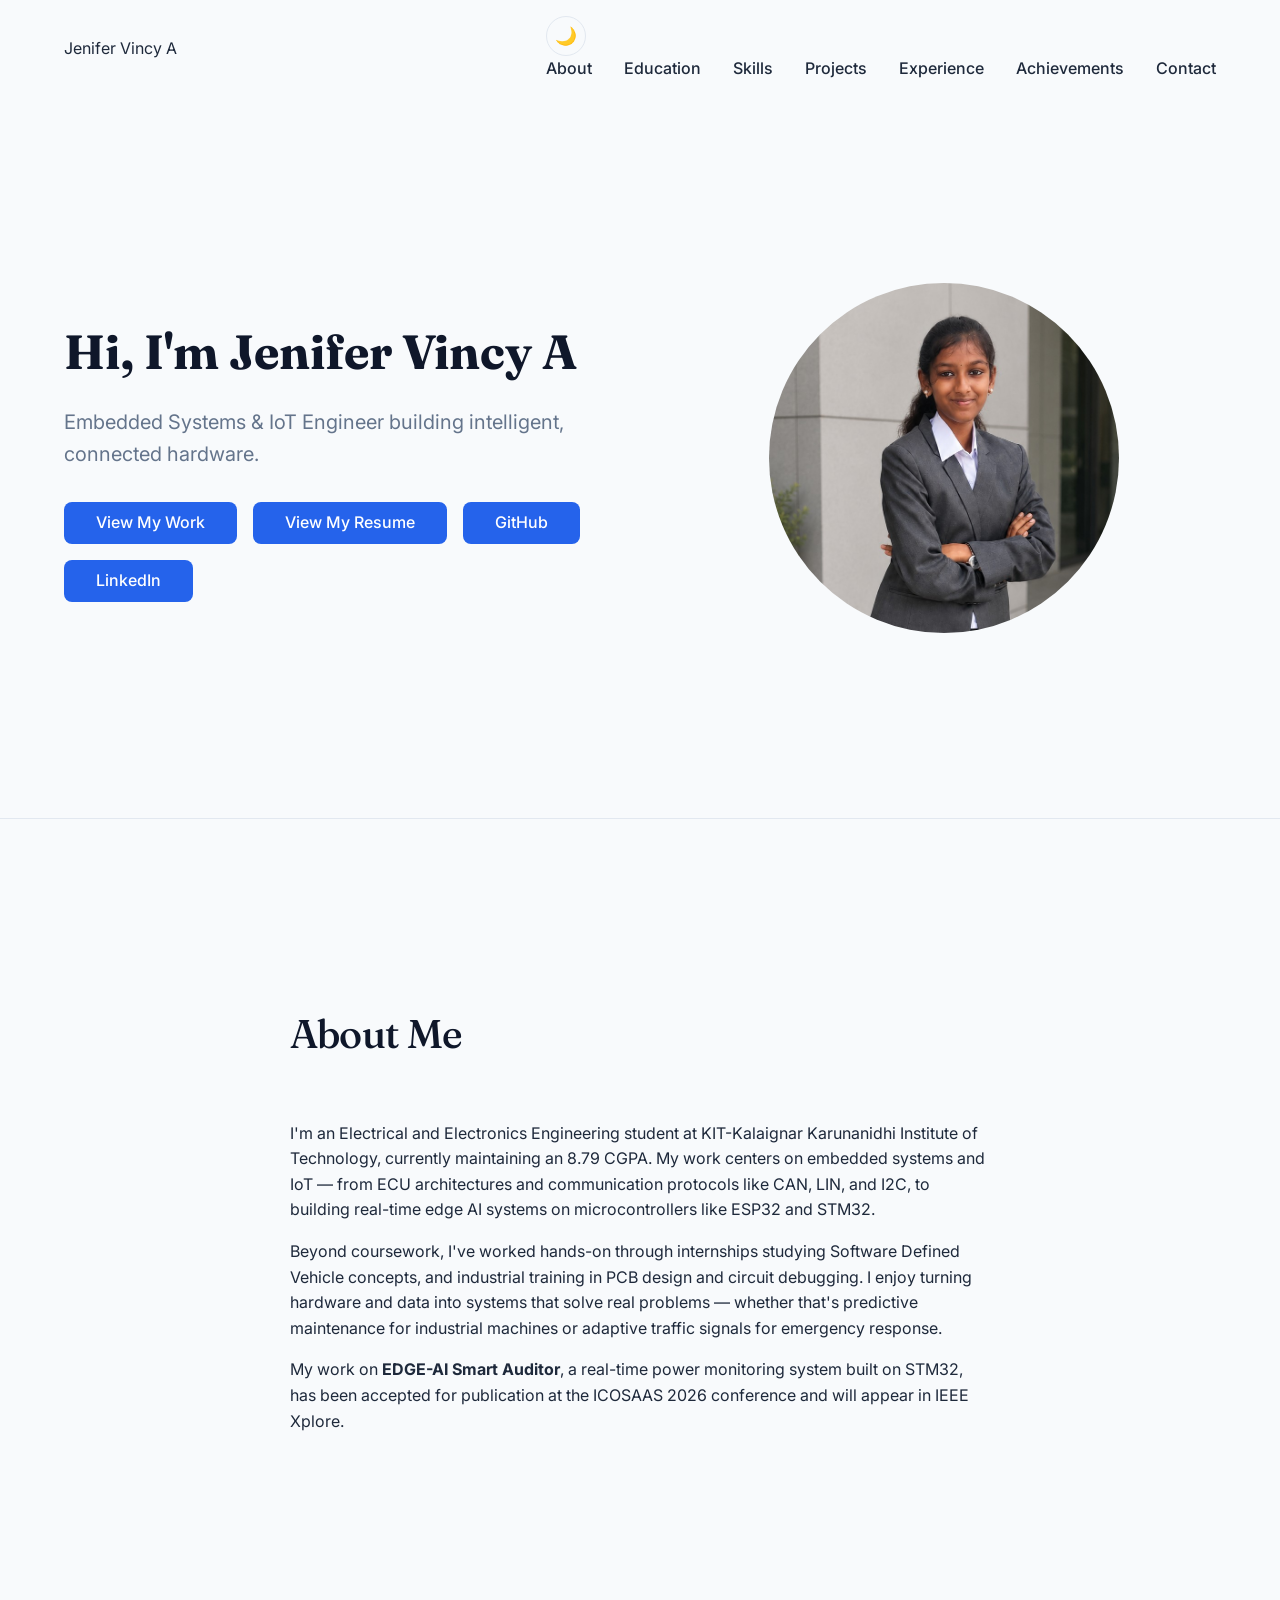
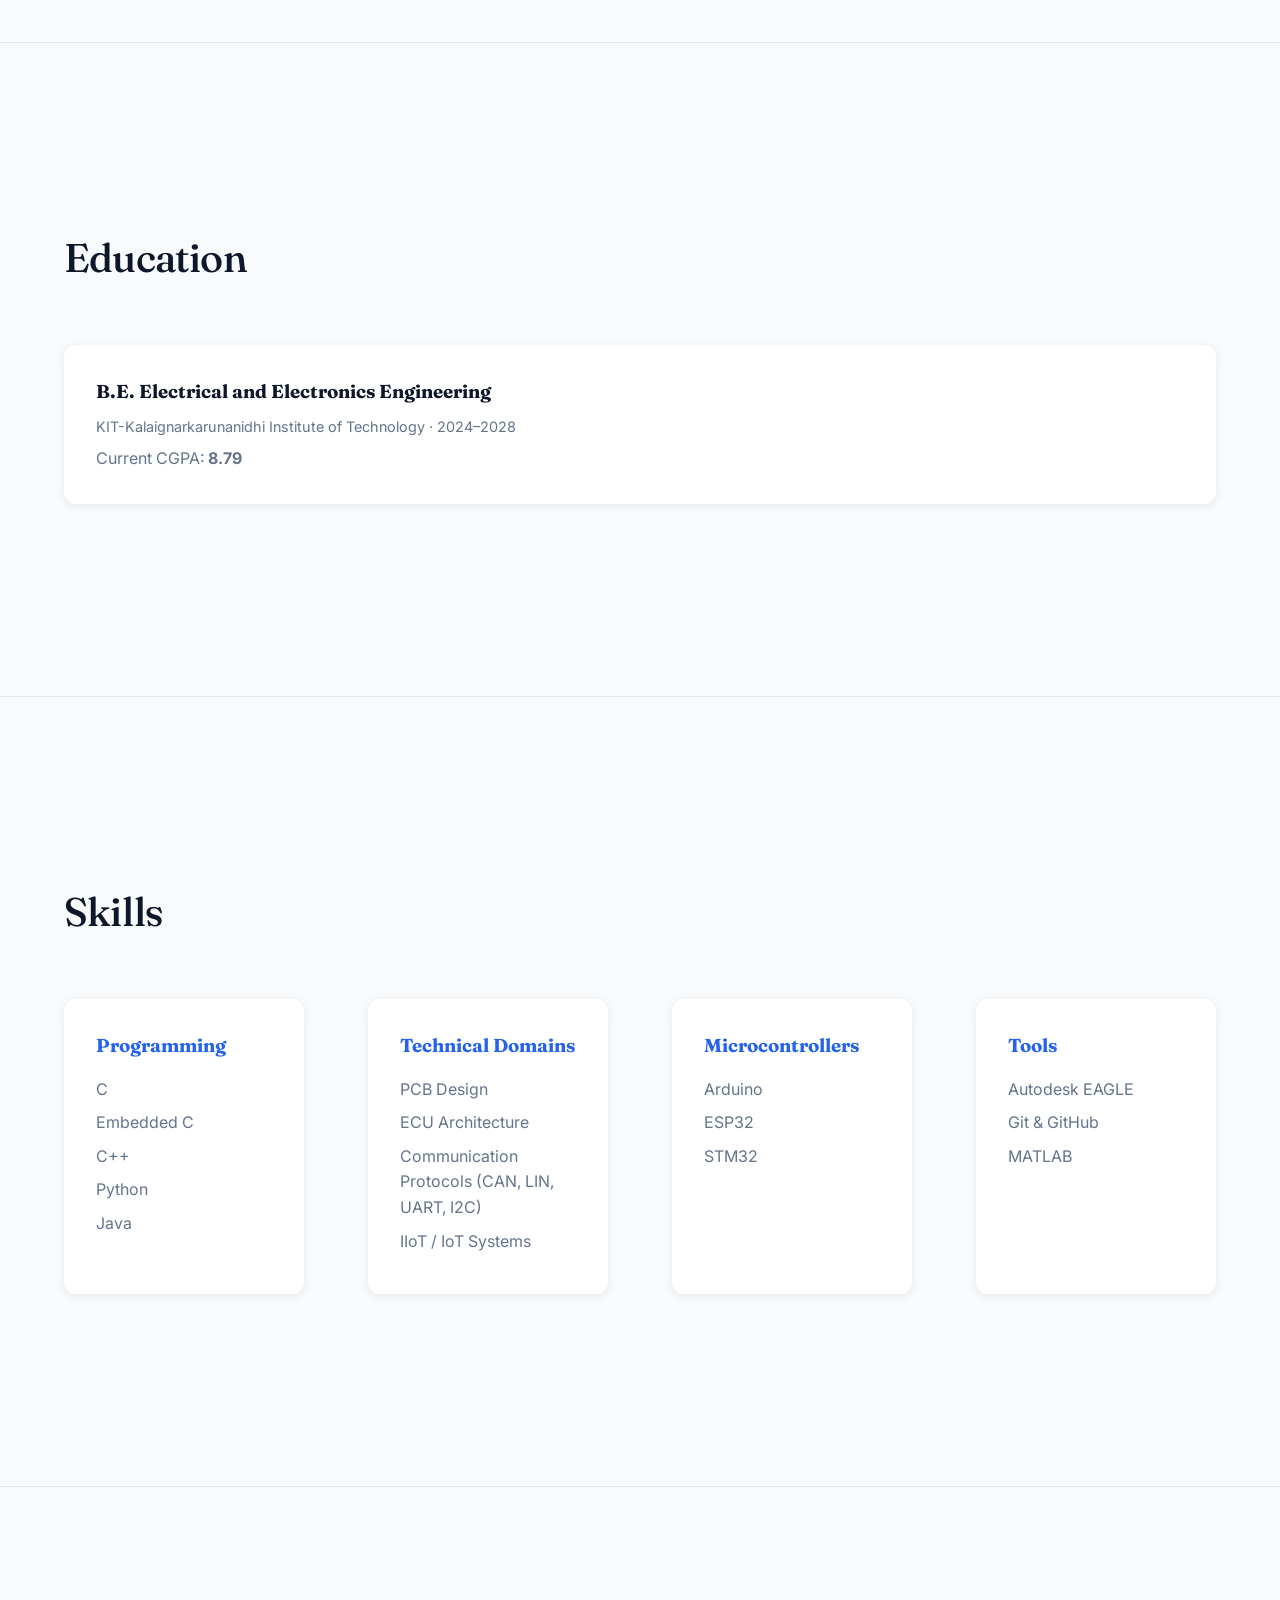
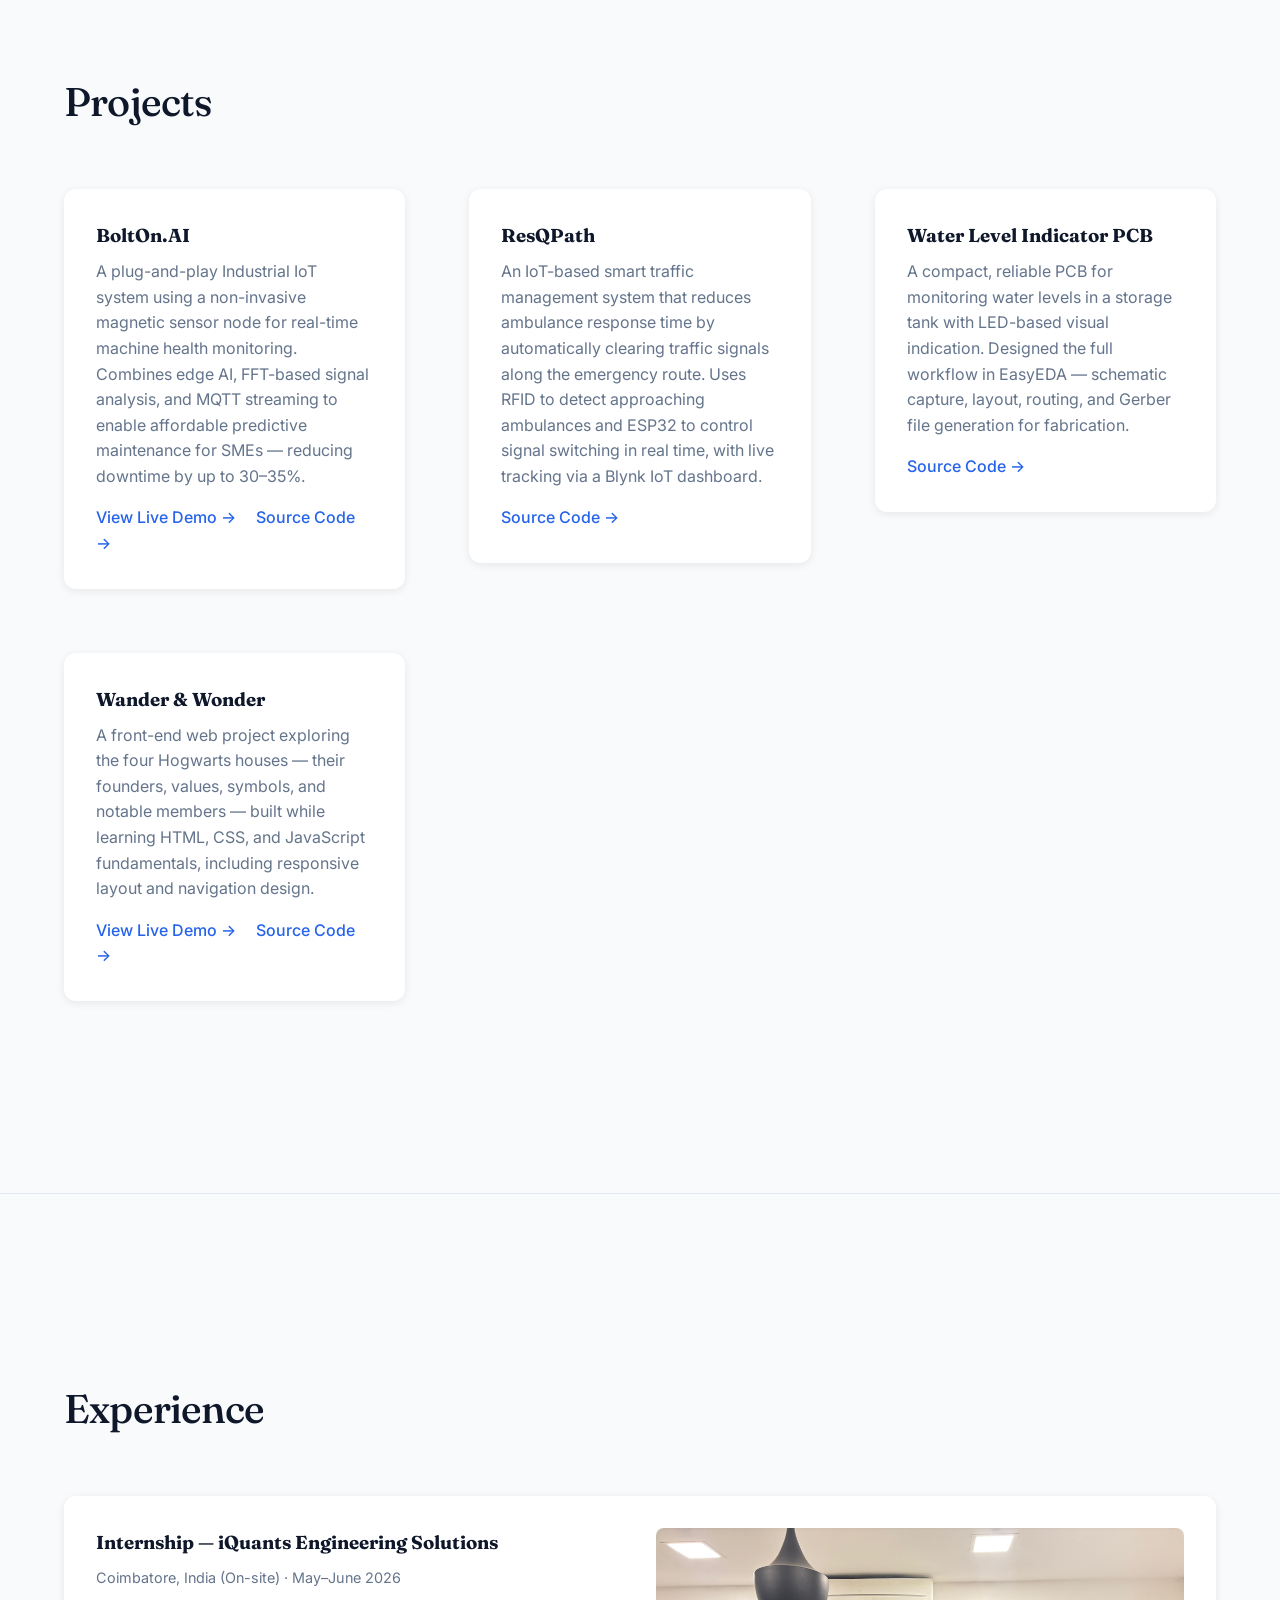
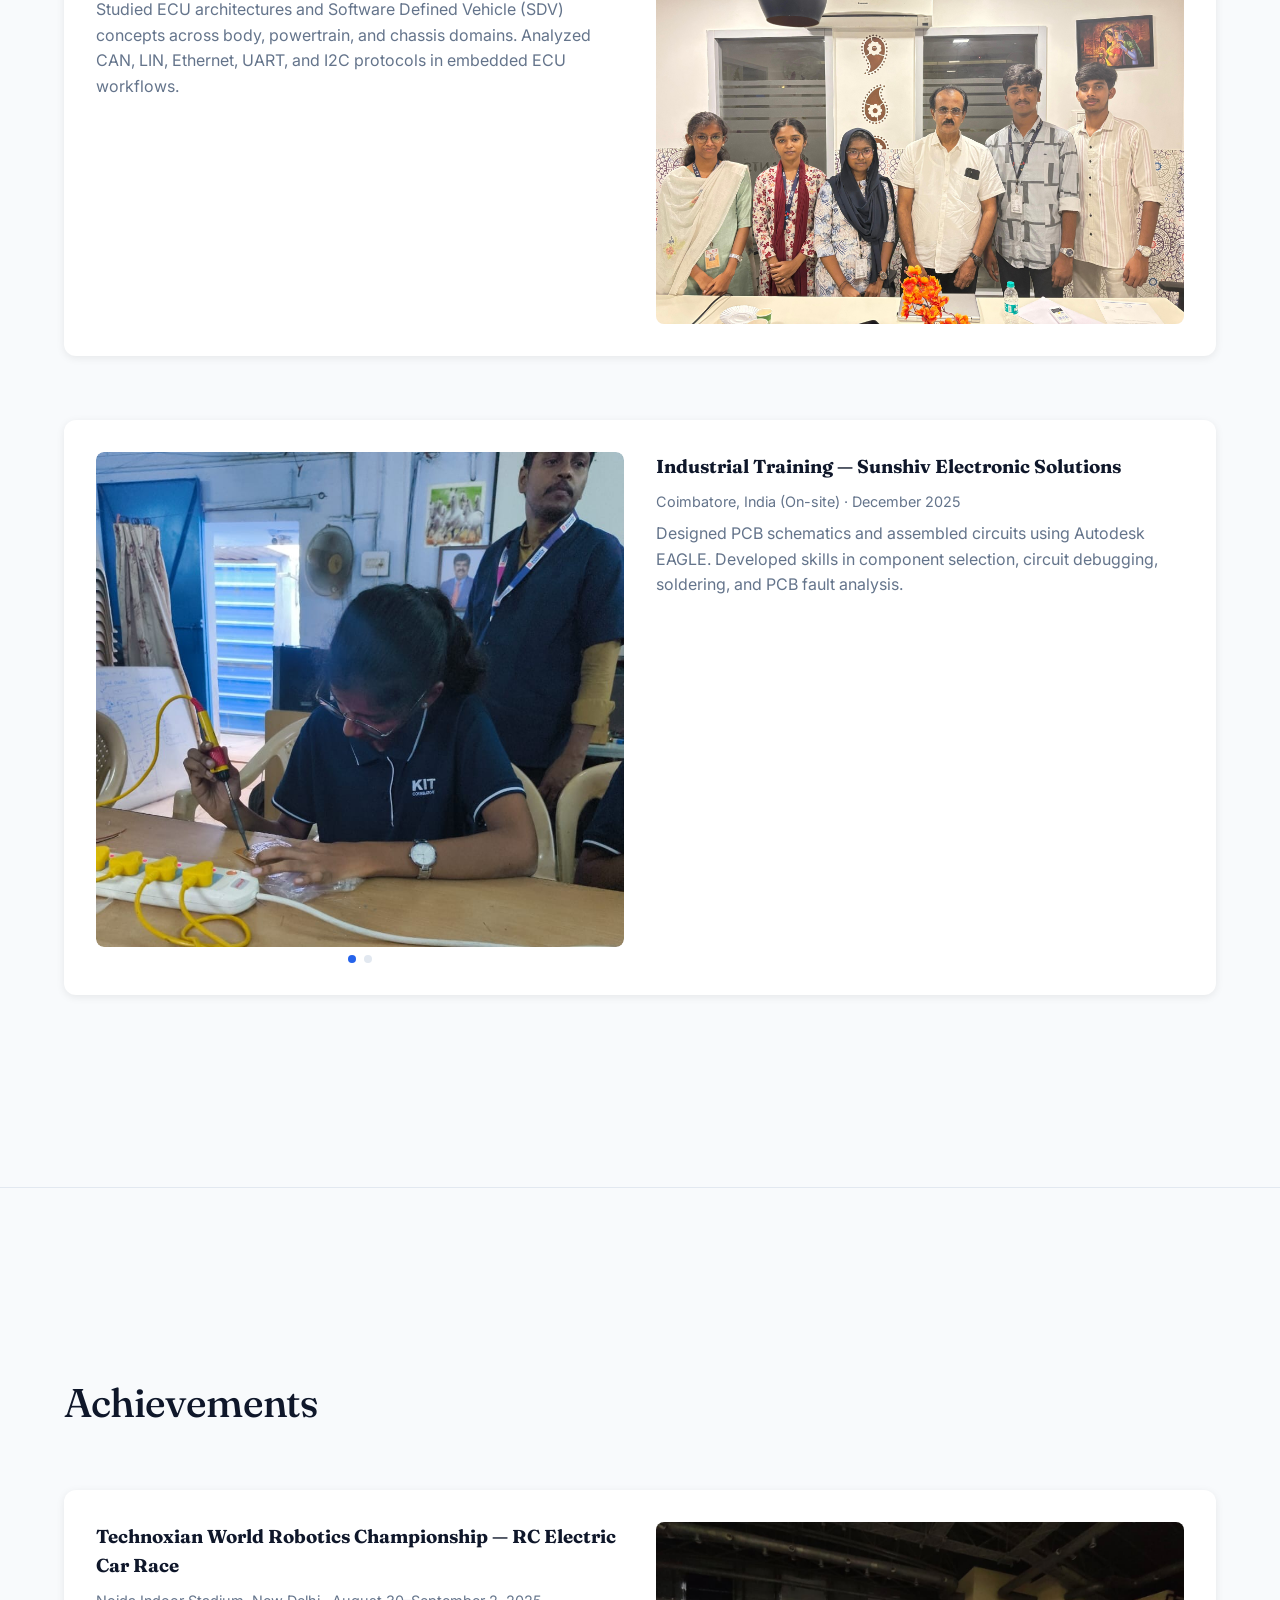
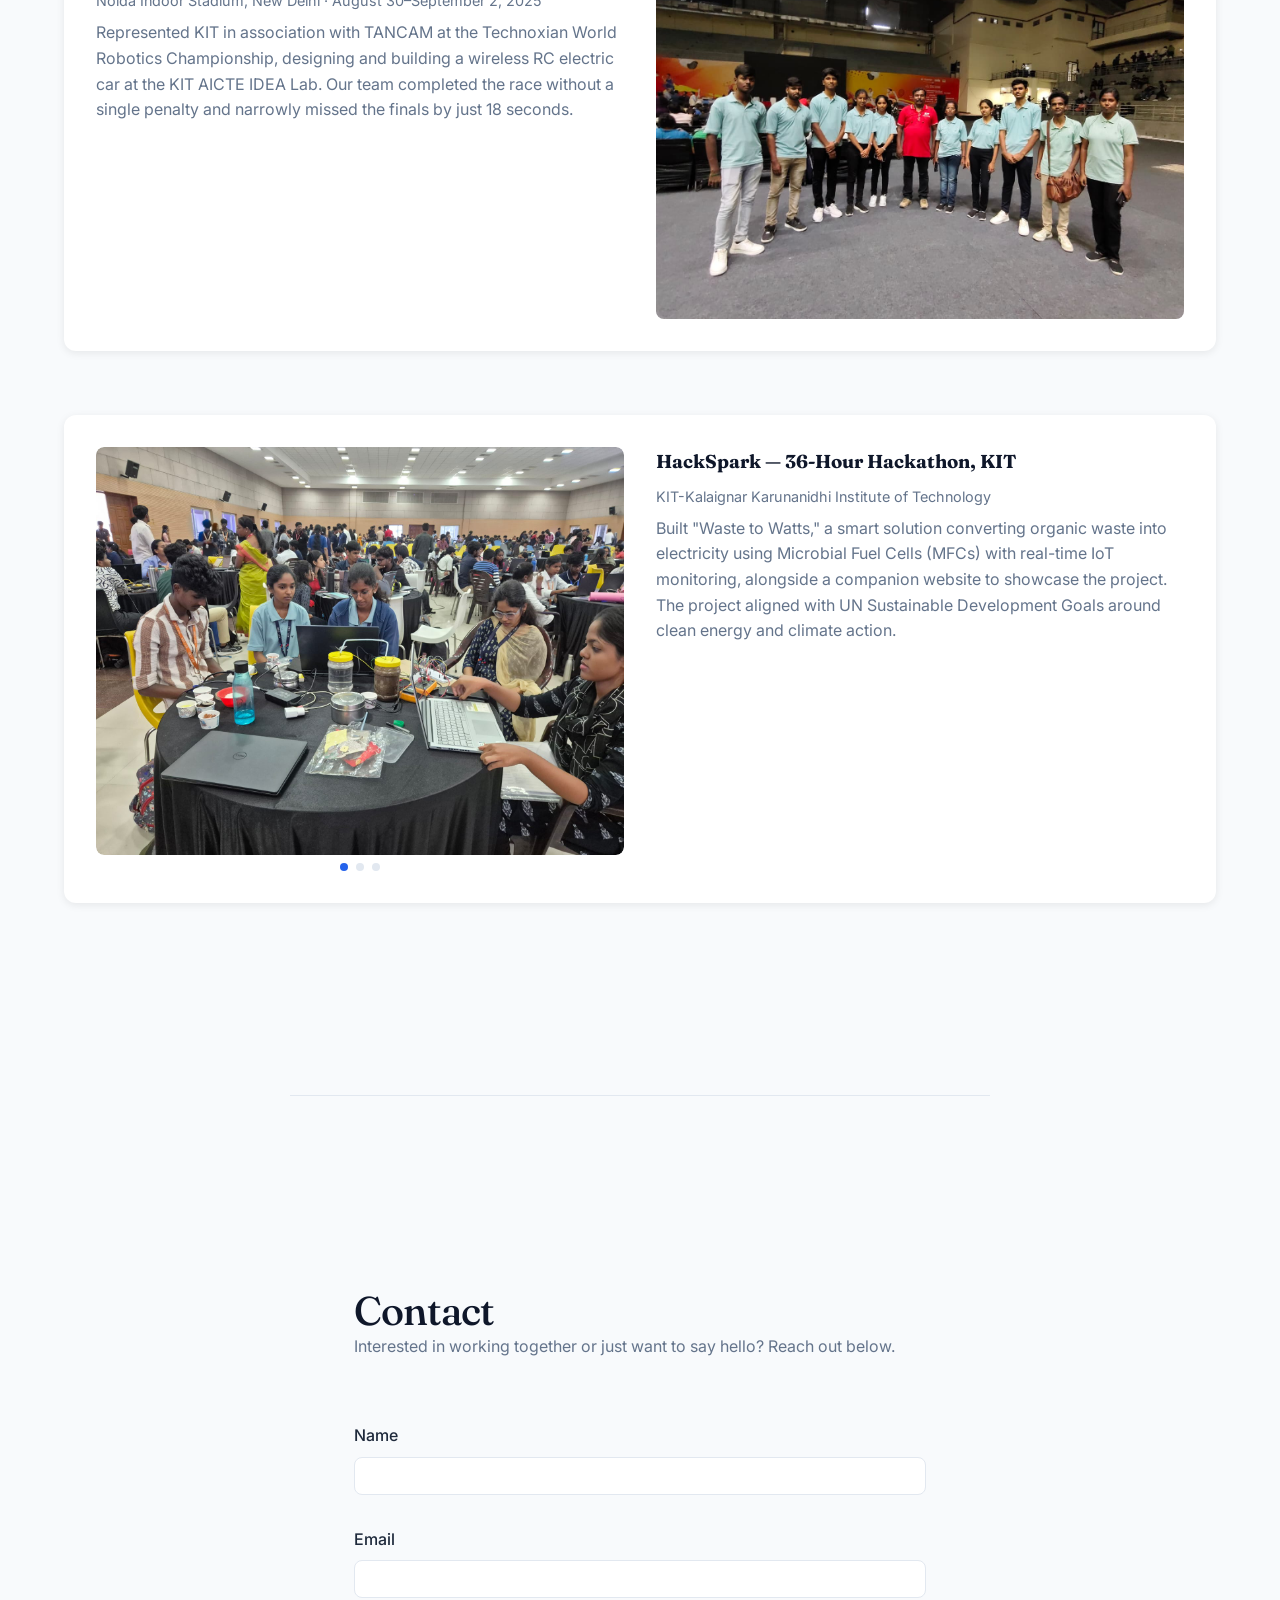
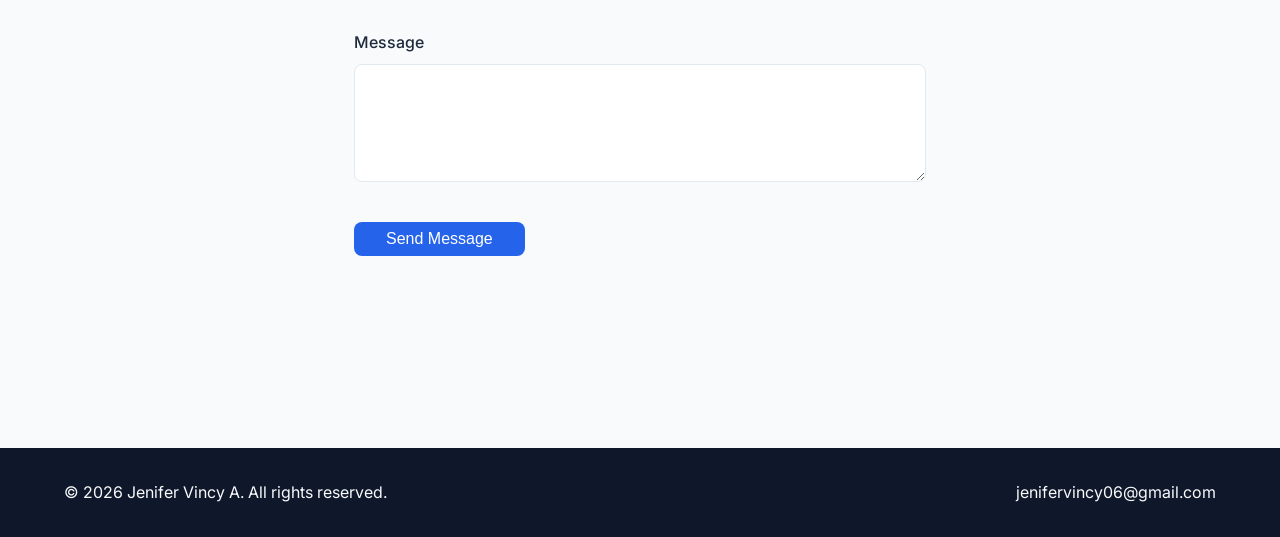
==== index.html @ 2f81a0e9 "Back to 1st deploy" ====
<!DOCTYPE html>
<html lang="en">
    <head>
        <meta charset="UTF-8">
        <meta name="viewport" content="width=device-width, initial-scale=1.0">
        <title>Jenifer Vincy A | Portfolio</title>
        <meta name="description" content="Portfolio of Jenifer Vincy A — Embedded Systems &amp; IoT Engineer.">
        <link rel="preconnect" href="https://fonts.googleapis.com">
        <link rel="preconnect" href="https://fonts.gstatic.com" crossorigin>
        <link href="https://fonts.googleapis.com/css2?family=Inter:wght@400;500;600&family=Fraunces:opsz,wght@9..144,500;9..144,600&display=swap" rel="stylesheet">
        <link rel="stylesheet" href="css/style.css">
    </head>
    <body>
        
    <header>
        <div class="logo">Jenifer Vincy A</div>
        <nav>
            <button id="theme-toggle" aria-label="Toggle dark mode">🌙</button>
            <ul>
                <li><a href="#about">About</a></li>
                <li><a href="#education">Education</a></li>
                <li><a href="#skills">Skills</a></li>
                <li><a href="#projects">Projects</a></li>
                <li><a href="#experience">Experience</a></li>
                <li><a href="#achievements">Achievements</a></li>
                <li><a href="#contact">Contact</a></li>
            </ul>
        </nav>
    </header>

    <section id="hero">
        <div class="hero-content">
            <h1>Hi, I'm Jenifer Vincy A</h1>
            <p>Embedded Systems &amp; IoT Engineer building intelligent, connected hardware.</p>
            <div class="hero-links">
                <a href="#projects" class="btn">View My Work</a>
                <a href="assets/resume.pdf" target="_blank" class="btn">View My Resume</a>
                <a href="https://github.com/jenifervincya" target="_blank" rel="noopener noreferrer" class="btn">GitHub</a>
                <a href="https://www.linkedin.com/in/jenifer-vincy-a-ab569b325" target="_blank" rel="noopener noreferrer" class="btn">LinkedIn</a>
            </div>
        </div>
        <div class="hero-image">
            <img src="assets/images/jeni.jpg" alt="Jenifer Vincy A">
        </div>
    </section>

    <section id="about" class="reveal">
        <h2>About Me</h2>
        <div class="about-text">
            <p>
                I'm an Electrical and Electronics Engineering student at KIT-Kalaignar Karunanidhi
                Institute of Technology, currently maintaining an 8.79 CGPA. My work centers on
                embedded systems and IoT — from ECU architectures and communication protocols like
                CAN, LIN, and I2C, to building real-time edge AI systems on microcontrollers like
                ESP32 and STM32.
            </p>
            <p>
                Beyond coursework, I've worked hands-on through internships studying Software Defined
                Vehicle concepts, and industrial training in PCB design and circuit debugging. I enjoy
                turning hardware and data into systems that solve real problems — whether that's
                predictive maintenance for industrial machines or adaptive traffic signals for
                emergency response.
            </p>
            <p>
                My work on <strong>EDGE-AI Smart Auditor</strong>, a real-time power monitoring system
                built on STM32, has been accepted for publication at the ICOSAAS 2026 conference and
                will appear in IEEE Xplore.
            </p>
        </div>
    </section>

    <section id="education" class="reveal">
        <h2>Education</h2>
        <div class="education-card">
            <h3>B.E. Electrical and Electronics Engineering</h3>
            <span class="experience-meta">KIT-Kalaignarkarunanidhi Institute of Technology · 2024–2028</span>
            <p>Current CGPA: <strong>8.79</strong></p>
        </div>
    </section>

    <section id="skills" class="reveal">
        <h2>Skills</h2>
        <div class="skills-grid">
            <div class="skill-category">
                <h3>Programming</h3>
                <ul>
                    <li>C</li>
                    <li>Embedded C</li>
                    <li>C++</li>
                    <li>Python</li>
                    <li>Java</li>
                </ul>
            </div>
        

            <div class="skill-category">
                <h3>Technical Domains</h3>
                <ul>
                    <li>PCB Design</li>
                    <li>ECU Architecture</li>
                    <li>Communication Protocols (CAN, LIN, UART, I2C)</li>
                    <li>IIoT / IoT Systems</li>
                </ul>
            </div>

            <div class="skill-category">
                <h3>Microcontrollers</h3>
                <ul>
                    <li>Arduino</li>
                    <li>ESP32</li>
                    <li>STM32</li>
                </ul>
            </div>

            <div class="skill-category">
                <h3>Tools</h3>
                <ul>
                    <li>Autodesk EAGLE</li>
                    <li>Git &amp; GitHub</li>
                    <li>MATLAB</li>
                </ul>
            </div>
        </div>
    </section>

    <section id="projects" class="reveal">
        <h2>Projects</h2>
        <div class="card-grid">
            <article class="project-card">
                <h3>BoltOn.AI</h3>
                <p>
                    A plug-and-play Industrial IoT system using a non-invasive magnetic sensor node for
                    real-time machine health monitoring. Combines edge AI, FFT-based signal analysis, and
                    MQTT streaming to enable affordable predictive maintenance for SMEs — reducing downtime
                    by up to 30–35%.
                </p>
                <a href="https://jenifervincya.github.io/bolton.ai/" target="_blank" rel="noopener noreferrer">View Live Demo →</a>
                <a href="https://github.com/jenifervincya/bolton.ai" target="_blank" rel="noopener noreferrer">Source Code →</a>
            </article>

            <article class="project-card">
                <h3>ResQPath</h3>
                <p>
                    An IoT-based smart traffic management system that reduces ambulance response time by
                    automatically clearing traffic signals along the emergency route. Uses RFID to detect
                    approaching ambulances and ESP32 to control signal switching in real time, with live
                    tracking via a Blynk IoT dashboard.
                </p>
                <a href="https://github.com/jenifervincya/ResQPath" target="_blank" rel="noopener noreferrer">Source Code →</a>
            </article>

            <article class="project-card">
                <h3>Water Level Indicator PCB</h3>
                <p>
                    A compact, reliable PCB for monitoring water levels in a storage tank with LED-based
                    visual indication. Designed the full workflow in EasyEDA — schematic capture, layout,
                    routing, and Gerber file generation for fabrication.
                </p>
                <a href="https://github.com/jenifervincya/Water-Level-Indicator-PCB" target="_blank" rel="noopener noreferrer">Source Code →</a>
            </article>

            <article class="project-card">
                <h3>Wander &amp; Wonder</h3>
                <p>
                    A front-end web project exploring the four Hogwarts houses — their founders, values,
                    symbols, and notable members — built while learning HTML, CSS, and JavaScript
                    fundamentals, including responsive layout and navigation design.
                </p>
                <a href="https://jenifervincya.github.io/wander-and-wonder/" target="_blank" rel="noopener noreferrer">View Live Demo →</a>
                <a href="https://github.com/jenifervincya/wander-and-wonder" target="_blank" rel="noopener noreferrer">Source Code →</a>
            </article>
        </div>
    </section>

    <section id="experience" class="reveal">
        <h2>Experience</h2>
        <div class="card-grid">
            <article class="experience-card">
                <div class="experience-details">
                    <h3>Internship — iQuants Engineering Solutions</h3>
                    <span class="experience-meta">Coimbatore, India (On-site) · May–June 2026</span>
                    <p>
                        Studied ECU architectures and Software Defined Vehicle (SDV) concepts across body,
                        powertrain, and chassis domains. Analyzed CAN, LIN, Ethernet, UART, and I2C protocols
                        in embedded ECU workflows.
                    </p>
                </div>
                <div class="card-media">
                    <img src="assets/images/iQuants1.jpg" alt="iQuants Engineering Solutions internship">
                </div>
            </article>

            <article class="experience-card">
                <div class="experience-details">
                    <h3>Industrial Training — Sunshiv Electronic Solutions</h3>
                    <span class="experience-meta">Coimbatore, India (On-site) · December 2025</span>
                    <p>
                        Designed PCB schematics and assembled circuits using Autodesk EAGLE. Developed skills
                        in component selection, circuit debugging, soldering, and PCB fault analysis.
                    </p>
                </div>
                <div class="card-media">
                    <div class="carousel">
                        <div class="carousel-track">
                            <img src="assets/images/sunshiv2.jpg" alt="Soldering work at Sunshiv Electronic Solutions">
                            <img src="assets/images/sunshiv1.jpg" alt="PCB assembly at Sunshiv Electronic Solutions">
                        </div>
                        <div class="carousel-dots"></div>
                    </div>
                 </div>
            </article>
        </div>
    </section>

    <section id="achievements" class="reveal">
        <h2>Achievements</h2>
        <div class="card-grid">
            <article class="achievement-card">
                <div class="achievement-details">
                    <h3>Technoxian World Robotics Championship — RC Electric Car Race</h3>
                    <span class="achievement-meta">Noida Indoor Stadium, New Delhi · <time datetime="2025-08-30">August 30–September 2, 2025</time></span>
                    <p>
                        Represented KIT in association with TANCAM at the Technoxian World Robotics 
                        Championship, designing and building a wireless RC electric car at the KIT AICTE 
                        IDEA Lab. Our team completed the race without a single penalty and narrowly missed 
                        the finals by just 18 seconds.
                    </p>
                </div>
                <div class="card-media">
                    <img src="assets/images/delhi1.jpg" alt="KIT-TANCAM team at the Technoxian World Robotics Championship">
                </div>
            </article>

            <article class="achievement-card">
                <div class="achievement-details">
                    <h3>HackSpark — 36-Hour Hackathon, KIT</h3>
                    <span class="achievement-meta">KIT-Kalaignar Karunanidhi Institute of Technology</span>
                    <p>
                        Built "Waste to Watts," a smart solution converting organic waste into electricity 
                        using Microbial Fuel Cells (MFCs) with real-time IoT monitoring, alongside a 
                        companion website to showcase the project. The project aligned with UN Sustainable 
                        Development Goals around clean energy and climate action.
                    </p>
                </div>
                <div class="card-media">
                    <div class="carousel">
                        <div class="carousel-track">
                            <img src="assets/images/36hrsHackathon1.jpeg" alt="Day 1 at HackSpark 36-hour hackathon">
                            <img src="assets/images/36hrsHackathon3.jpg" alt="Day 2 at HackSpark 36-hour hackathon">
                            <img src="assets/images/36hrsHackathon2.jpg" alt=" Waste to Watts project setup">
                        </div>
                        <div class="carousel-dots"></div>
                    </div>
                 </div>
            </article>
        </div>
    </section>

    <section id="contact" class="reveal">
        <h2>Contact</h2>
        <p>Interested in working together or just want to say hello? Reach out below.</p>

        <form action="https://formspree.io/f/xykrgoey" method="POST">
            <div class="form-group">
                <label for="name">Name</label>
                <input type="text" id="name" name="name" required>
            </div>

            <div class="form-group">
                <label for="email">Email</label>
                <input type="email" id="email" name="email" required>
            </div>

            <div class="form-group">
                <label for="message">Message</label>
                <textarea id="message" name="message" rows="5" required></textarea>
            </div>

            <button type="submit">Send Message</button>
        </form>
    </section>

    <footer>
        <p>&copy; 2026 Jenifer Vincy A. All rights reserved.</p>
        <a href="mailto:jenifervincy06@gmail.com" class="footer-email">jenifervincy06@gmail.com</a>
    </footer>
    <script src="js/script.js"></script>
    </body>
</html>
---- css/style.css ----
/* CSS Reset */
* {
    margin: 0;
    padding: 0;
    box-sizing: border-box;
}

:root {
    /* Colors */
    --color-primary: #2563eb;
    --color-dark: #0f172a;
    --color-light: #f8fafc;
    --color-text: #1e293b;
    --color-text-muted: #64748b;
    --color-card: #ffffff;
    --color-border: #e2e8f0;

    /* Spacing scale */
    --space-xs: 0.5rem;
    --space-sm: 1rem;
    --space-md: 2rem;
    --space-lg: 4rem;
    --space-xl: 8rem;
    --space-2xl: 12rem;

    /* Typography */
    --font-heading: 'Fraunces', serif;
    --font-body: 'Inter', sans-serif;
}

[data-theme="dark"] {
    --color-primary: #60a5fa;
    --color-dark: #f8fafc;
    --color-light: #0f172a;
    --color-text: #e2e8f0;
    --color-text-muted: #94a3b8;
    --color-card: #1e293b;
    --color-border: #334155;
}

ul {
    list-style: none;
}

body {
    font-family: var(--font-body);
    color: var(--color-text);
    background-color: var(--color-light);
    line-height: 1.6;
}

h1, h2, h3 {
    font-family: var(--font-heading);
    color: var(--color-dark);
}

/* ---------- Header / Nav ---------- */
header {
    display: flex;
    justify-content: space-between;
    align-items: center;
    padding: var(--space-sm) var(--space-lg);
    background-color: var(--color-light);
    position: sticky;
    top: 0;
    z-index: 100;
    flex-wrap: wrap;
    gap: var(--space-sm);
}

nav ul {
    display: flex;
    gap: var(--space-md);
}

nav a {
    text-decoration: none;
    color: var(--color-text);
    font-weight: 500;
    transition: color 0.2s ease;
}

nav a:hover {
    color: var(--color-primary);
}

#theme-toggle {
    background: none;
    border: 1px solid var(--color-border);
    border-radius: 50%;
    width: 2.5rem;
    height: 2.5rem;
    font-size: 1.1rem;
    cursor: pointer;
    transition: background-color 0.2s ease;
}

#theme-toggle:hover {
    background-color: var(--color-card);
}

/* ---------- Hero ---------- */
#hero {
    display: flex;
    align-items: center;
    justify-content: space-between;
    gap: var(--space-lg);
    padding: var(--space-xl) var(--space-lg);
    min-height: 80vh;
}

.hero-content {
    flex: 1;
}

.hero-content h1 {
    font-size: 3rem;
    margin-bottom: var(--space-sm);
}

.hero-content p {
    font-size: 1.25rem;
    color: var(--color-text-muted);
    margin-bottom: var(--space-md);
}

.hero-image {
    flex: 1;
    display: flex;
    justify-content: center;
}

.hero-image img {
    width: 100%;
    max-width: 350px;
    border-radius: 50%;
    aspect-ratio: 1 / 1;
    object-fit: cover;
}

.btn {
    display: inline-block;
    background-color: var(--color-primary);
    color: white;
    padding: var(--space-xs) var(--space-md);
    border-radius: 8px;
    text-decoration: none;
    font-weight: 500;
    transition: background-color 0.2s ease;
}

.btn:hover {
    background-color: #1e40af;
}

/* ---------- Section shared spacing ---------- */
#about, #education, #skills, #projects, #experience, #achievements, #contact {
    padding: var(--space-2xl) var(--space-lg);
}

section:not(#hero) {
    border-top: 1px solid var(--color-border);
}

h2 {
    font-size: 2.5rem;
    font-weight: 500;
    letter-spacing: -0.02em;
    line-height: 1.15;
}

/* ---------- About ---------- */
.about-text {
    max-width: 700px;
    margin: 0 auto;
}

#about h2 {
    max-width: 700px;
    margin: 0 auto var(--space-lg);
}

.about-text p {
    margin-bottom: var(--space-sm);
}

.education-card h3 {
    margin-bottom: var(--space-xs);
}

.education-card p {
    color: var(--color-text-muted);
    margin-top: var(--space-xs);
}

#education h2 {
    margin-bottom: var(--space-lg);
}

/* ---------- Skills ---------- */
#skills h2 {
    margin-bottom: var(--space-lg);
}

.skills-grid {
    display: grid;
    grid-template-columns: repeat(4, 1fr);
    gap: var(--space-lg);
}

.skill-category h3 {
    margin-bottom: var(--space-sm);
    color: var(--color-primary);
}

.skill-category li {
    margin-bottom: var(--space-xs);
    color: var(--color-text-muted);
}

/* ---------- Projects / Experience / Achievements ---------- */
#projects h2, #experience h2, #achievements h2 {
    margin-bottom: var(--space-lg);
}

.card-grid {
    display: grid;
    grid-template-columns: repeat(auto-fit, minmax(280px, 1fr));
    gap: var(--space-lg);
    align-items: start;
}

/* Experience and Achievements stack one card per row */
#experience .card-grid,
#achievements .card-grid {
    grid-template-columns: 1fr;
}

.project-card, .experience-card, .achievement-card, .skill-category, .education-card {
    background-color: var(--color-card);
    border-radius: 12px;
    padding: var(--space-md);
    box-shadow: 0 2px 8px rgba(0, 0, 0, 0.08);
    transition: transform 0.25s ease, box-shadow 0.25s ease,
                background-color 0.3s ease, color 0.3s ease;
}

.project-card:hover,
.experience-card:hover,
.achievement-card:hover,
.skill-category:hover,
.education-card:hover {
    transform: translateY(-6px);
    box-shadow: 0 12px 24px rgba(0, 0, 0, 0.12);
}

/* Images: stacked above text, natural proportions, smaller than full width */
.project-card img {
    max-width: 70%;
    height: auto;
    border-radius: 8px;
    margin-bottom: var(--space-sm);
    display: block;
}

.project-card h3,
.experience-details h3,
.achievement-details h3 {
    margin-bottom: var(--space-xs);
}

.project-card p,
.experience-details p,
.achievement-details p {
    color: var(--color-text-muted);
    margin-bottom: var(--space-sm);
}

.project-card a {
    color: var(--color-primary);
    text-decoration: none;
    font-weight: 500;
    margin-right: var(--space-sm);
}

.project-card a:hover {
    text-decoration: underline;
}

.experience-meta,
.achievement-meta {
    display: block;
    color: var(--color-text-muted);
    font-size: 0.9rem;
    margin-bottom: var(--space-xs);
}

/* ---------- Experience / Achievement card layout (image + text split) ---------- */
.experience-card,
.achievement-card {
    display: flex;
    flex-direction: row;
    align-items: flex-start;
    gap: var(--space-md);
}

.experience-details,
.achievement-details {
    flex: 1 1 50%;
}

.card-media {
    flex: 1 1 50%;
    max-width: 50%;
}

.card-media img {
    max-width: 100%;
    width: auto;
    height: auto;
    border-radius: 8px;
    display: block;
    margin: 0 auto;
}

/* Zigzag: alternate image side for every 2nd card (desktop only) */
.experience-card:nth-child(even),
.achievement-card:nth-child(even) {
    flex-direction: row-reverse;
}

/* ---------- Carousel ---------- */
.carousel {
    position: relative;
}

.carousel-track {
    display: flex;
    overflow-x: auto;
    scroll-snap-type: x mandatory;
    border-radius: 8px;
    scrollbar-width: none;
}

.carousel-track::-webkit-scrollbar {
    display: none;
}

.carousel-track img {
    flex: 0 0 100%;
    width: 100%;
    height: auto;
    scroll-snap-align: start;
    max-width: none;
    margin-bottom: 0;
}

.carousel-dots {
    display: flex;
    justify-content: center;
    gap: var(--space-xs);
    margin-top: var(--space-xs);
}

.dot {
    width: 8px;
    height: 8px;
    border-radius: 50%;
    background-color: var(--color-border);
    border: none;
    cursor: pointer;
    padding: 0;
    transition: background-color 0.2s ease;
}

.dot.active {
    background-color: var(--color-primary);
}

/* ---------- Contact ---------- */
#contact {
    max-width: 700px;
    margin: 0 auto;
}

#contact p {
    color: var(--color-text-muted);
    margin-bottom: var(--space-lg);
}

.form-group {
    margin-bottom: var(--space-md);
}

.form-group label {
    display: block;
    margin-bottom: var(--space-xs);
    font-weight: 500;
}

.form-group input,
.form-group textarea {
    width: 100%;
    padding: var(--space-xs);
    border: 1px solid var(--color-border);
    border-radius: 8px;
    font-family: var(--font-body);
    font-size: 1rem;
    background-color: var(--color-card);
    color: var(--color-text);
    transition: background-color 0.3s ease, color 0.3s ease, border-color 0.3s ease;
}

.form-group input:focus,
.form-group textarea:focus {
    outline: none;
    border-color: var(--color-primary);
}

#contact button {
    background-color: var(--color-primary);
    color: white;
    border: none;
    padding: var(--space-xs) var(--space-md);
    border-radius: 8px;
    font-size: 1rem;
    font-weight: 500;
    cursor: pointer;
}

#contact button:hover {
    background-color: #1e40af;
}

/* ---------- Footer ---------- */
footer {
    display: flex;
    justify-content: space-between;
    align-items: center;
    padding: var(--space-md) var(--space-lg);
    background-color: #0f172a;
    color: #f8fafc;
}

.footer-email {
    color: var(--color-light);
    text-decoration: none;
    transition: opacity 0.2s ease;
}

.footer-email:hover {
    opacity: 0.7;
}

.social-links {
    display: flex;
    gap: var(--space-md);
}

.social-links a {
    color: var(--color-light);
    text-decoration: none;
}

.social-links a:hover {
    color: var(--color-primary);
}

/* ---------- Scroll reveal ---------- */
.reveal {
    opacity: 0;
    transform: translateY(30px);
    transition: opacity 0.6s ease, transform 0.6s ease;
}

.reveal.is-visible {
    opacity: 1;
    transform: translateY(0);
}

/* =====================================================
   MOBILE RESPONSIVE — kept LAST on purpose.
   CSS resolves ties (equal specificity) by source order,
   so every override that needs to beat a desktop-only
   rule (like the zigzag nth-child rule above) must be
   physically positioned after it in the file.
   ===================================================== */
@media (max-width: 768px) {
    #hero {
        flex-direction: column-reverse;
        text-align: center;
        min-height: auto;
        padding: var(--space-lg) var(--space-sm);
    }

    .hero-content h1 {
        font-size: 2rem;
    }

    .skills-grid {
        grid-template-columns: 1fr 1fr;
    }

    /* Must match the zigzag rule's specificity (class + :nth-child)
       to reliably win the tie, since both now sit at the same level —
       this rule wins because it comes later in the file. */
    .experience-card,
    .achievement-card,
    .experience-card:nth-child(even),
    .achievement-card:nth-child(even) {
        flex-direction: column-reverse;
    }

    .card-media {
        flex-basis: auto;
        max-width: 100%;
        width: 100%;
    }
}

@media (prefers-reduced-motion: reduce) {
    * {
        transition: none !important;
        animation: none !important;
    }

    .reveal {
        opacity: 1;
        transform: none;
    }
}
.hero-links {
    display: flex;
    flex-wrap: wrap;
    align-items: center;
    gap: var(--space-sm);
}
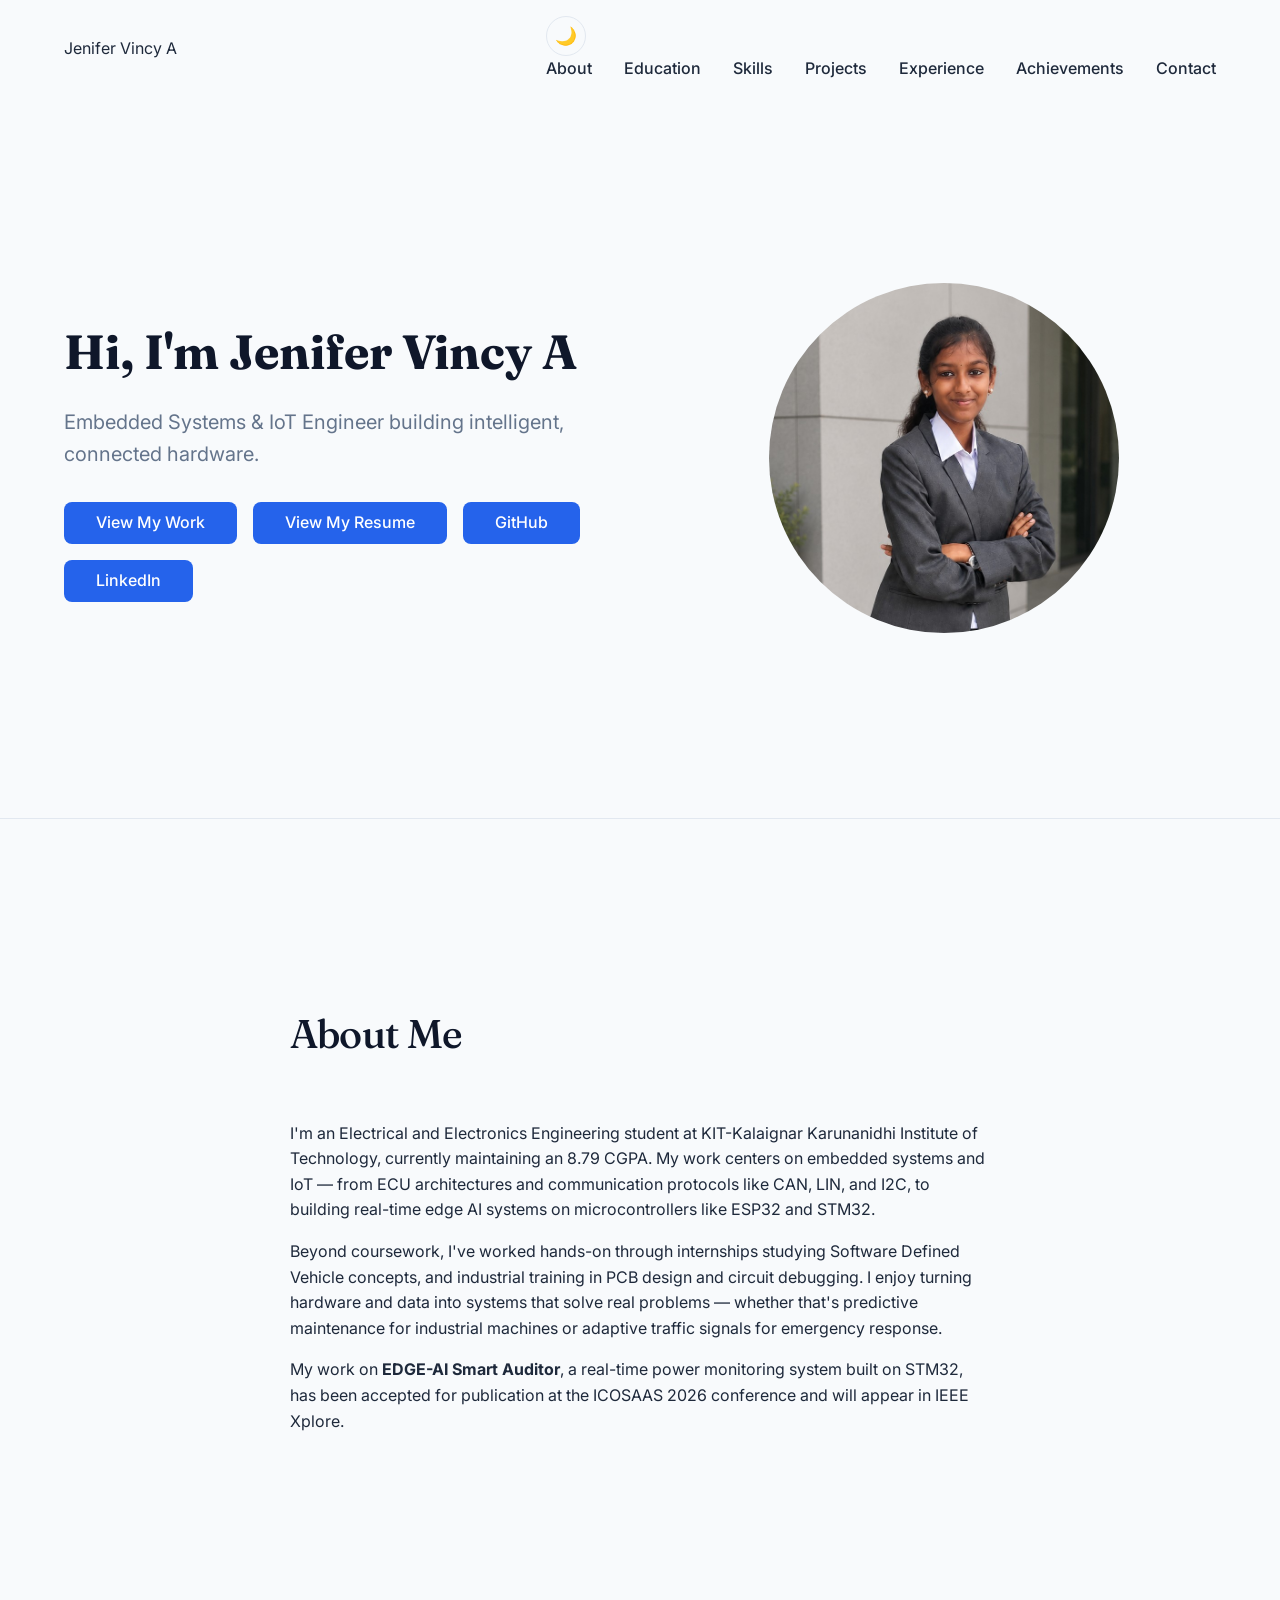
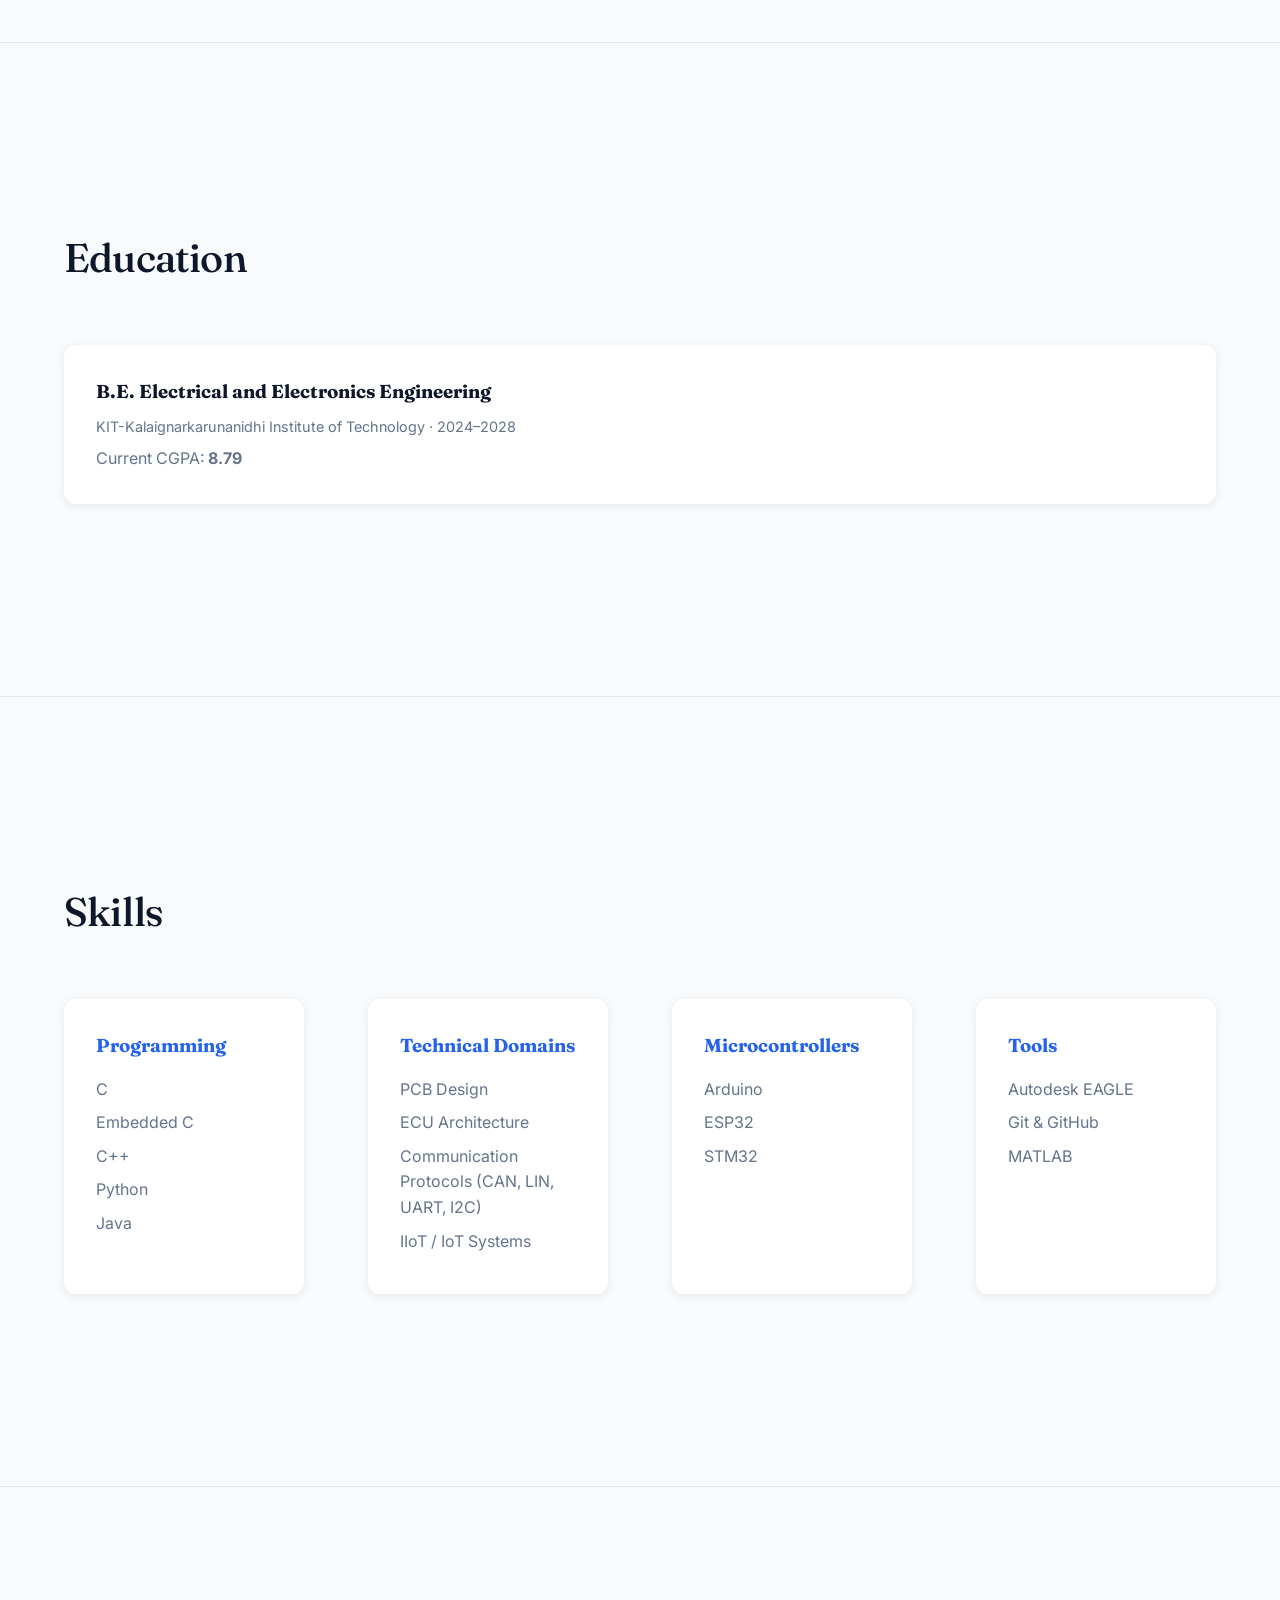
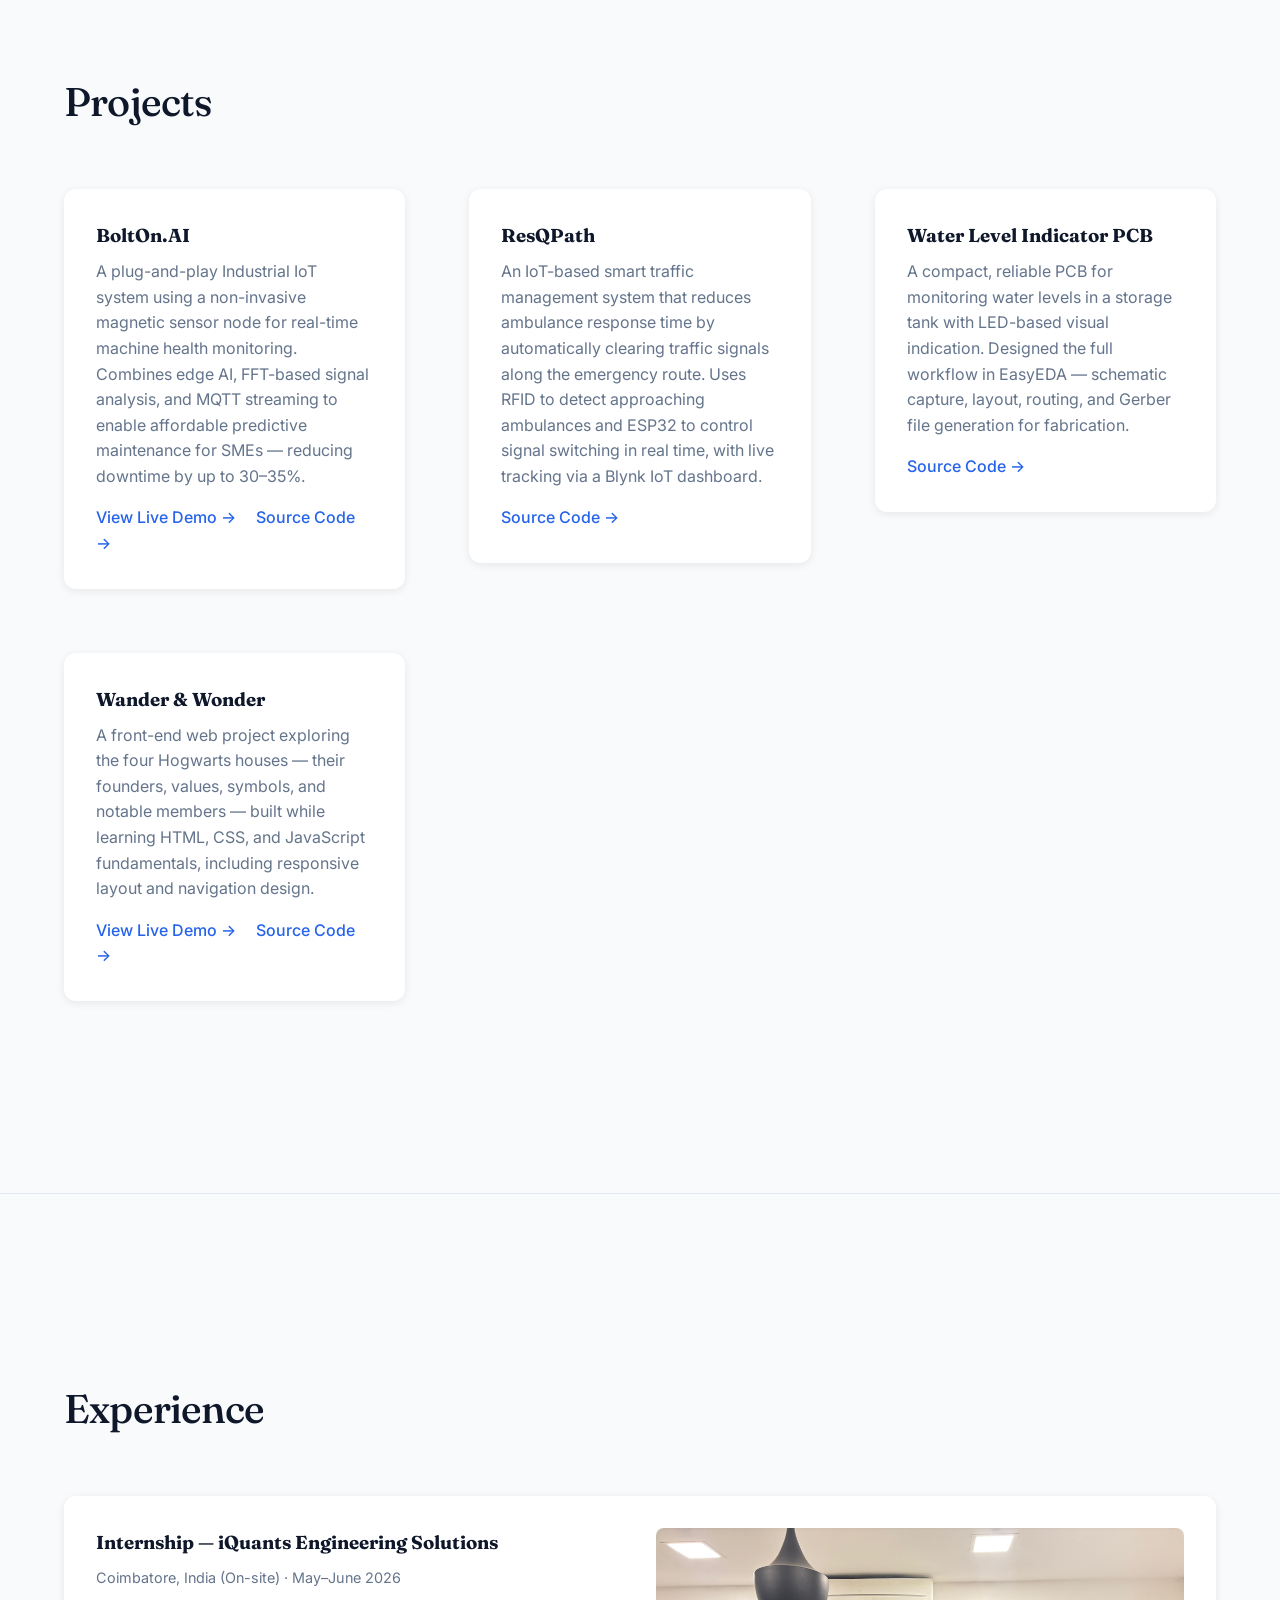
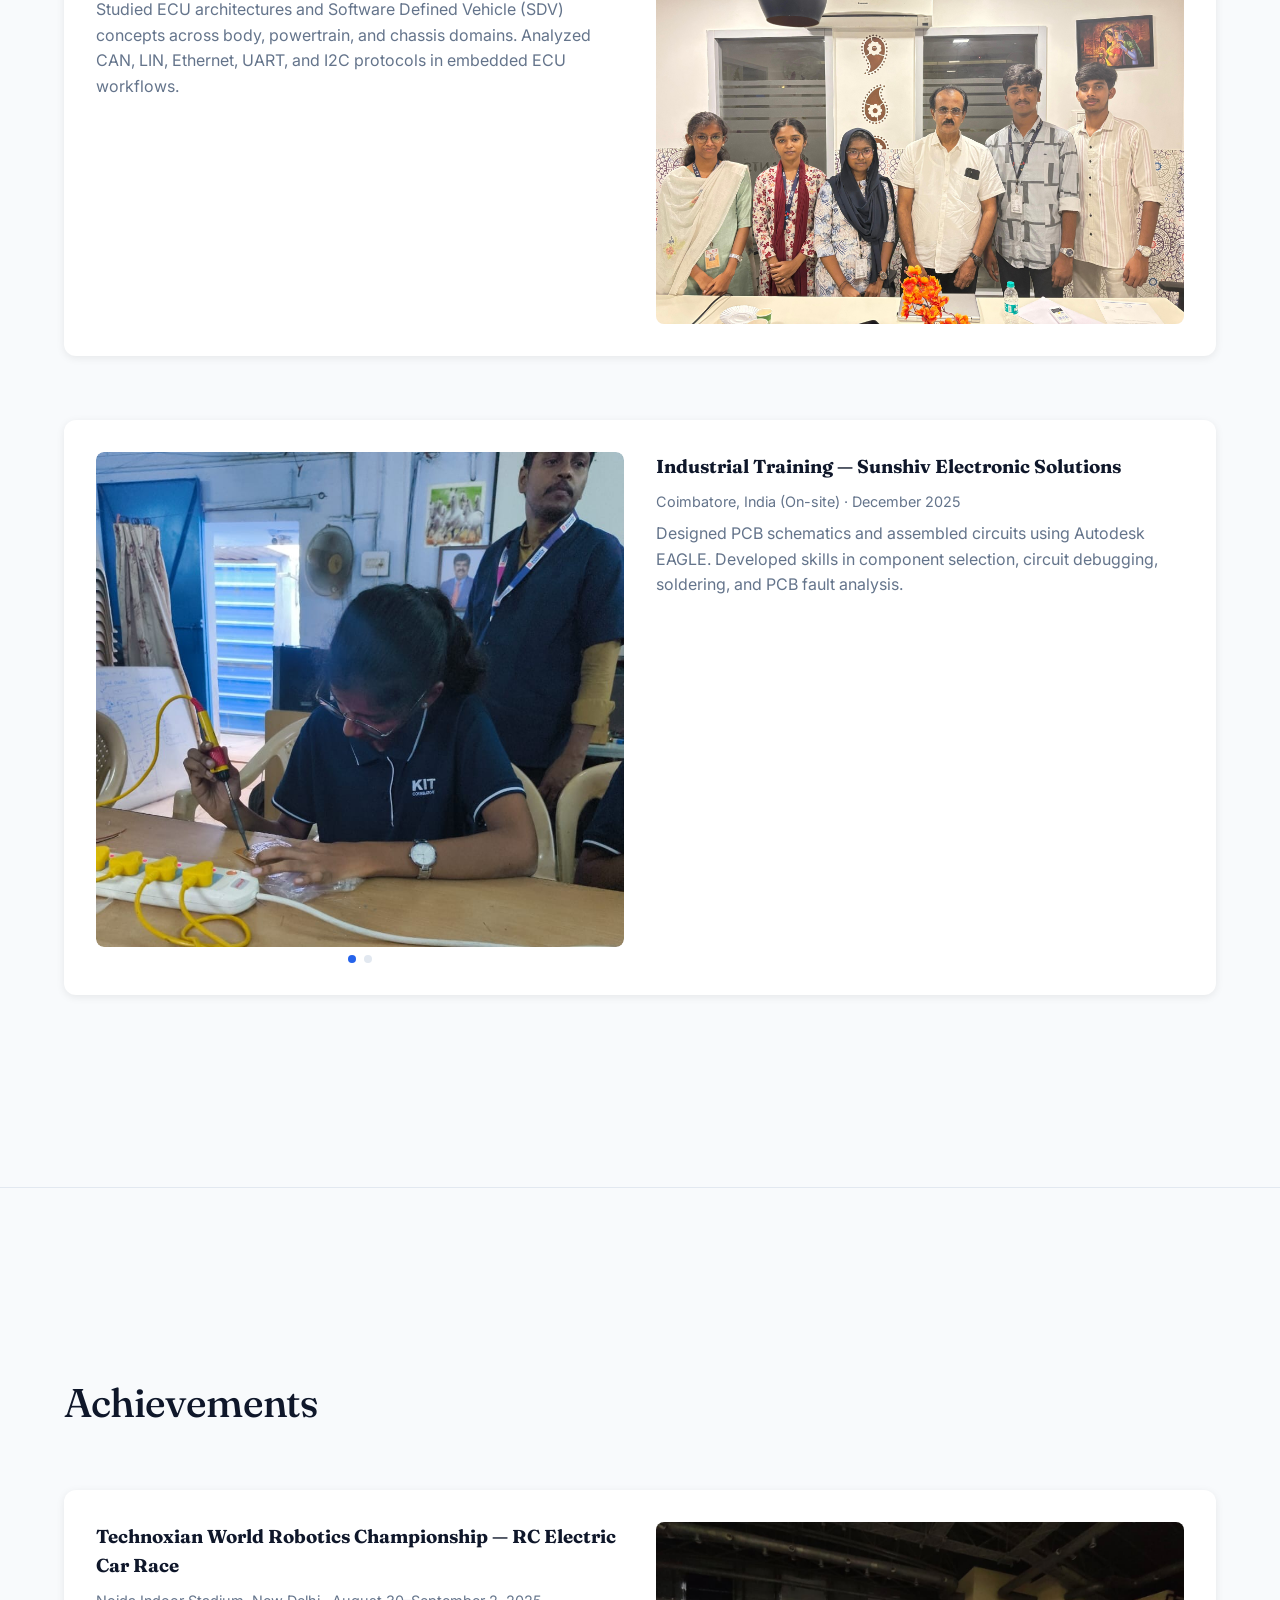
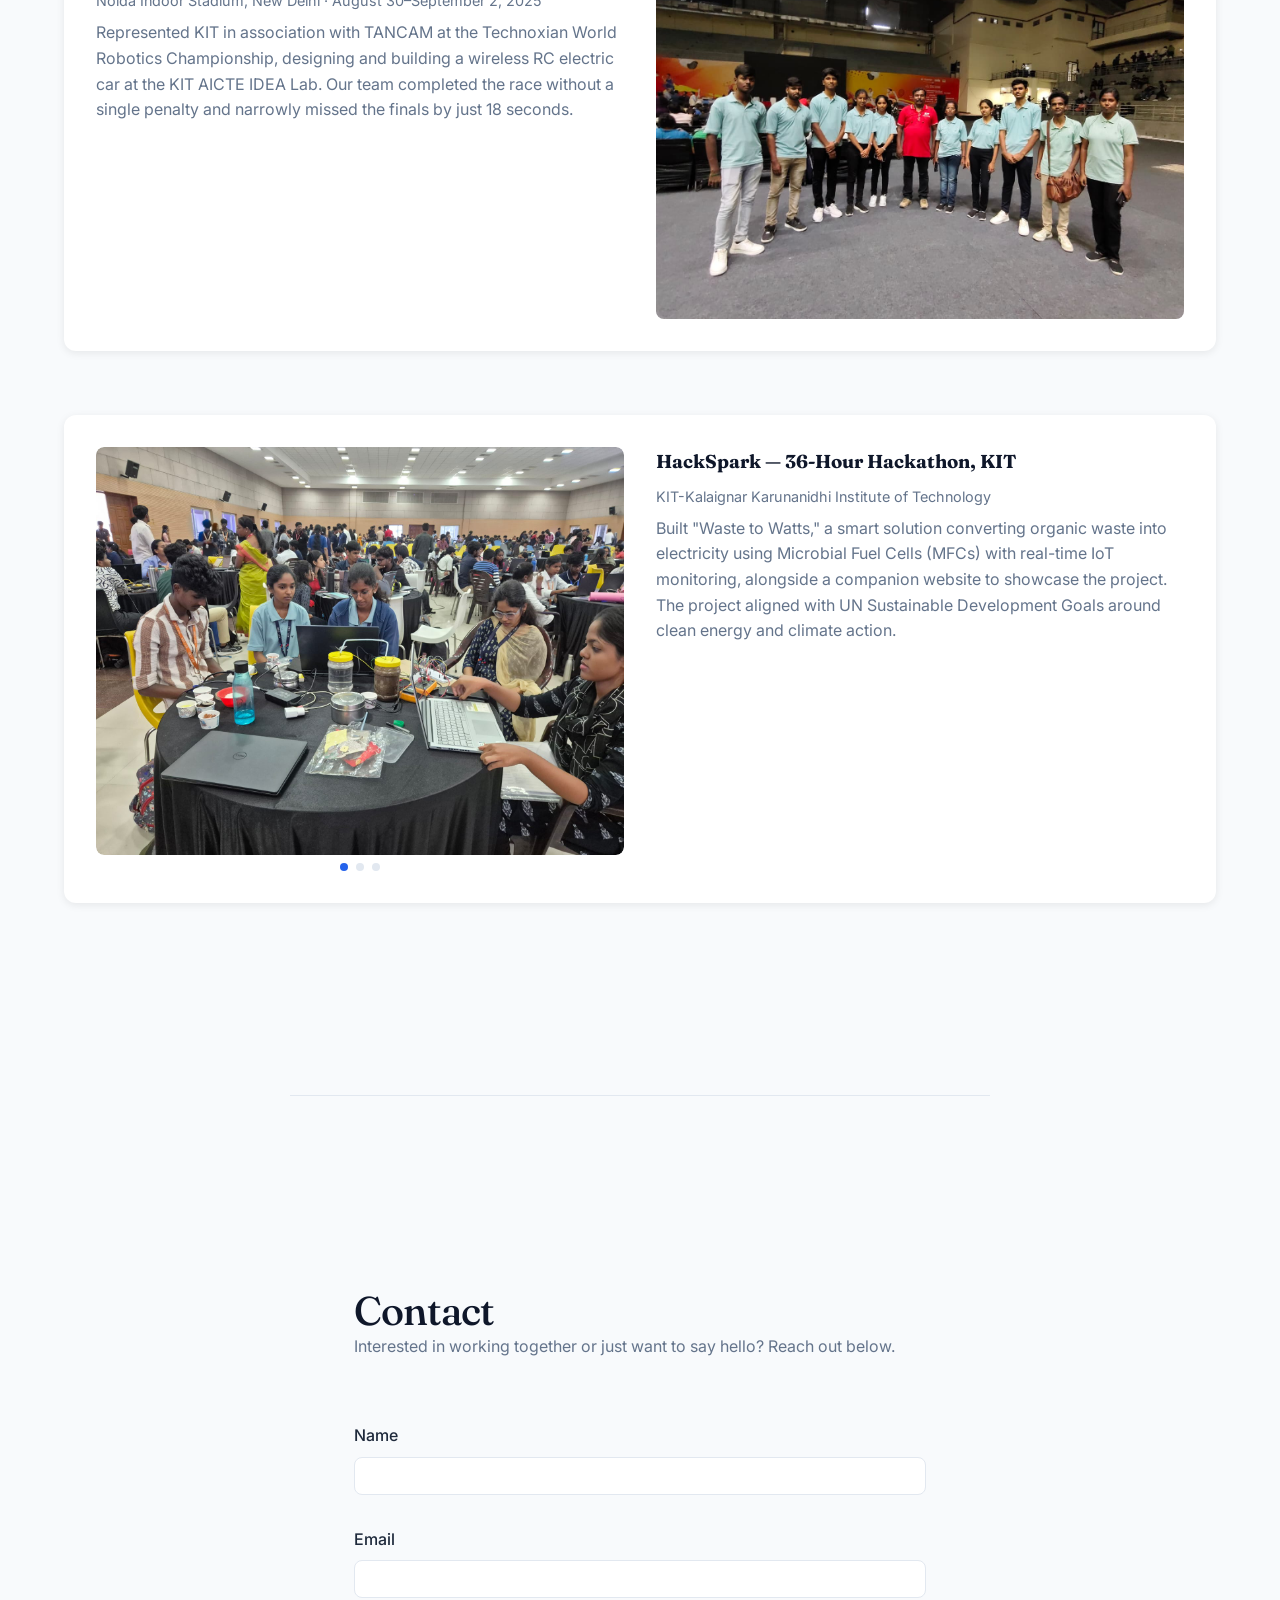
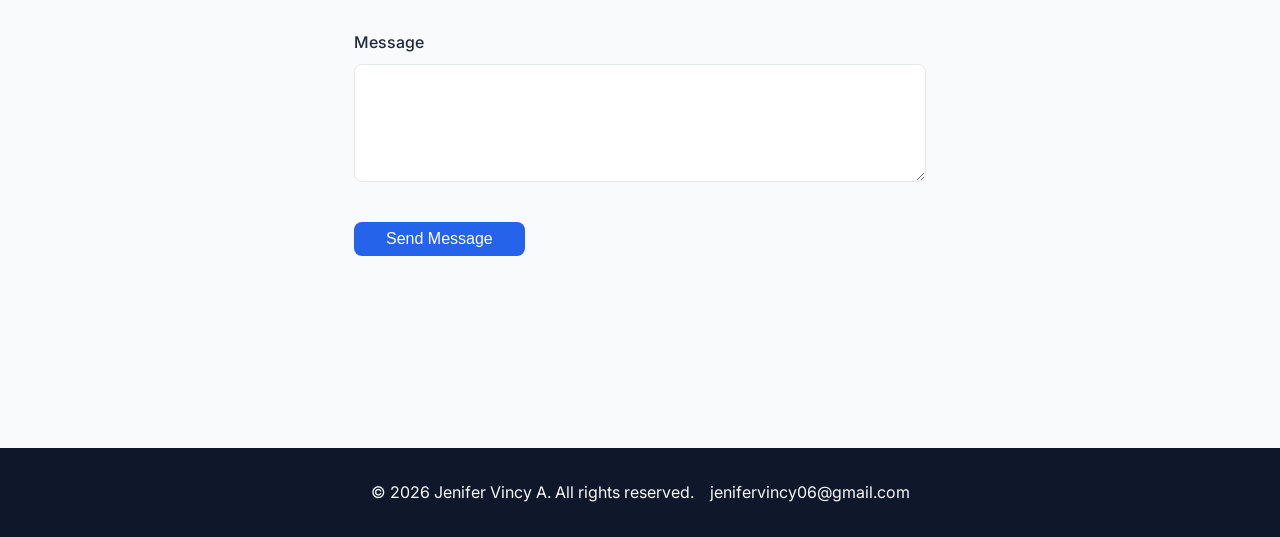
==== commit 77c61320: "Add mobile-only line break in footer copyright text" ====
--- a/index.html
+++ b/index.html
@@ -281,7 +281,7 @@
     </section>
 
     <footer>
-        <p>&copy; 2026 Jenifer Vincy A. All rights reserved.</p>
+        <p>&copy; 2026 Jenifer Vincy A.<br class="footer-break"> All rights reserved.</p>
         <a href="mailto:jenifervincy06@gmail.com" class="footer-email">jenifervincy06@gmail.com</a>
     </footer>
     <script src="js/script.js"></script>
--- a/css/style.css
+++ b/css/style.css
@@ -3,6 +3,17 @@
     margin: 0;
     padding: 0;
     box-sizing: border-box;
+}
+
+html, body {
+    overflow-x: hidden;
+    max-width: 100%;
+}
+
+img {
+    max-width: 100%;
+    height: auto;
+    display: block;
 }
 
 :root {
@@ -70,7 +81,9 @@
 
 nav ul {
     display: flex;
+    flex-wrap: wrap;
     gap: var(--space-md);
+    justify-content: center;
 }
 
 nav a {
@@ -204,7 +217,7 @@
 
 .skills-grid {
     display: grid;
-    grid-template-columns: repeat(4, 1fr);
+    grid-template-columns: repeat(4, minmax(0, 1fr));
     gap: var(--space-lg);
 }
 
@@ -216,6 +229,7 @@
 .skill-category li {
     margin-bottom: var(--space-xs);
     color: var(--color-text-muted);
+    overflow-wrap: break-word;
 }
 
 /* ---------- Projects / Experience / Achievements ---------- */
@@ -228,6 +242,10 @@
     grid-template-columns: repeat(auto-fit, minmax(280px, 1fr));
     gap: var(--space-lg);
     align-items: start;
+}
+
+.card-grid > * {
+    min-width: 0;
 }
 
 /* Experience and Achievements stack one card per row */
@@ -307,11 +325,13 @@
 .experience-details,
 .achievement-details {
     flex: 1 1 50%;
+    min-width: 0;
 }
 
 .card-media {
     flex: 1 1 50%;
     max-width: 50%;
+    min-width: 0;
 }
 
 .card-media img {
@@ -435,8 +455,10 @@
 /* ---------- Footer ---------- */
 footer {
     display: flex;
-    justify-content: space-between;
+    flex-wrap: wrap;
+    justify-content: center;
     align-items: center;
+    gap: var(--space-sm);
     padding: var(--space-md) var(--space-lg);
     background-color: #0f172a;
     color: #f8fafc;
@@ -446,6 +468,10 @@
     color: var(--color-light);
     text-decoration: none;
     transition: opacity 0.2s ease;
+}
+
+.footer-break {
+    display: none;
 }
 
 .footer-email:hover {
@@ -485,7 +511,11 @@
    rule (like the zigzag nth-child rule above) must be
    physically positioned after it in the file.
    ===================================================== */
+
 @media (max-width: 768px) {
+    #about, #education, #skills, #projects, #experience, #achievements, #contact {
+        padding: var(--space-lg) var(--space-sm);
+    }
     #hero {
         flex-direction: column-reverse;
         text-align: center;
@@ -498,12 +528,9 @@
     }
 
     .skills-grid {
-        grid-template-columns: 1fr 1fr;
-    }
-
-    /* Must match the zigzag rule's specificity (class + :nth-child)
-       to reliably win the tie, since both now sit at the same level —
-       this rule wins because it comes later in the file. */
+        grid-template-columns: repeat(2, minmax(0, 1fr));
+    }
+
     .experience-card,
     .achievement-card,
     .experience-card:nth-child(even),
@@ -516,6 +543,19 @@
         max-width: 100%;
         width: 100%;
     }
+
+    .footer-break {
+        display: block;
+    }
+}
+
+@media (max-width: 480px) {
+    .card-grid {
+        grid-template-columns: minmax(0, 1fr);
+    }
+    .skills-grid {
+        grid-template-columns: minmax(0, 1fr);
+    }
 }
 
 @media (prefers-reduced-motion: reduce) {
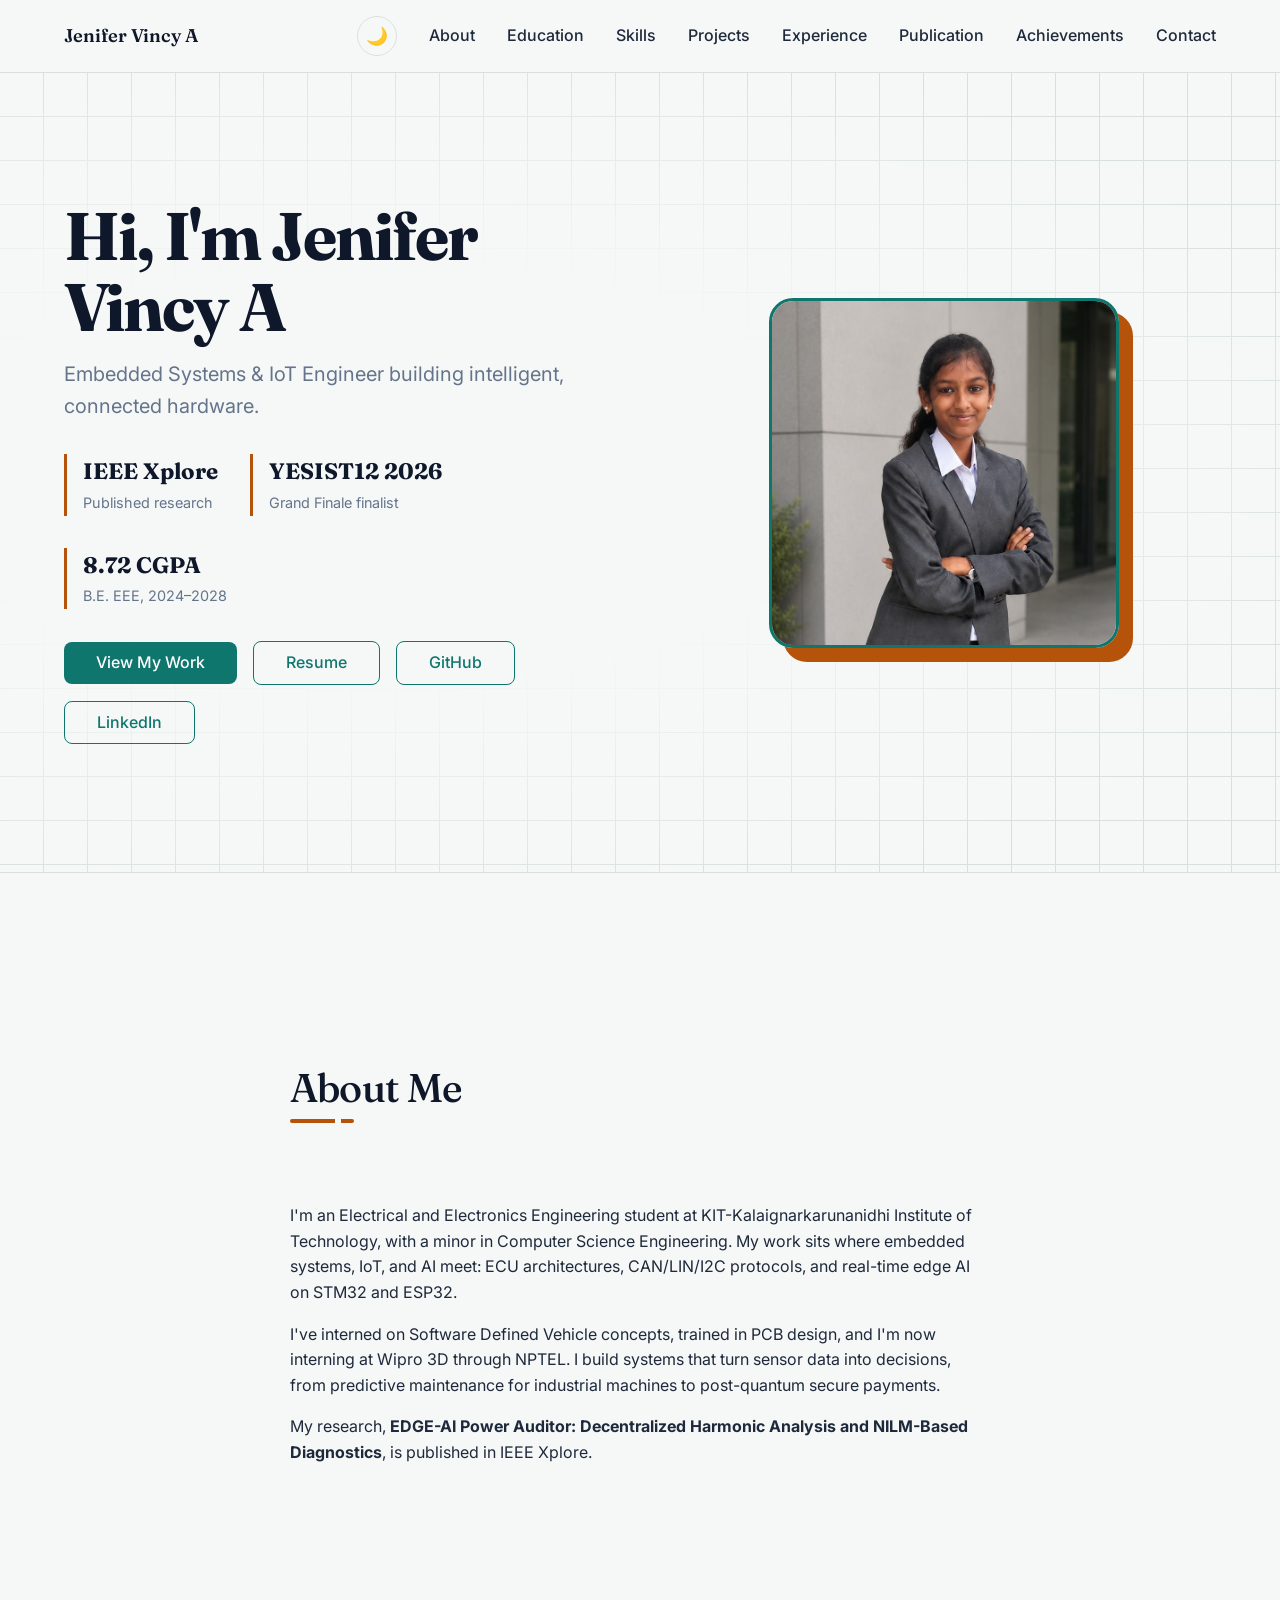
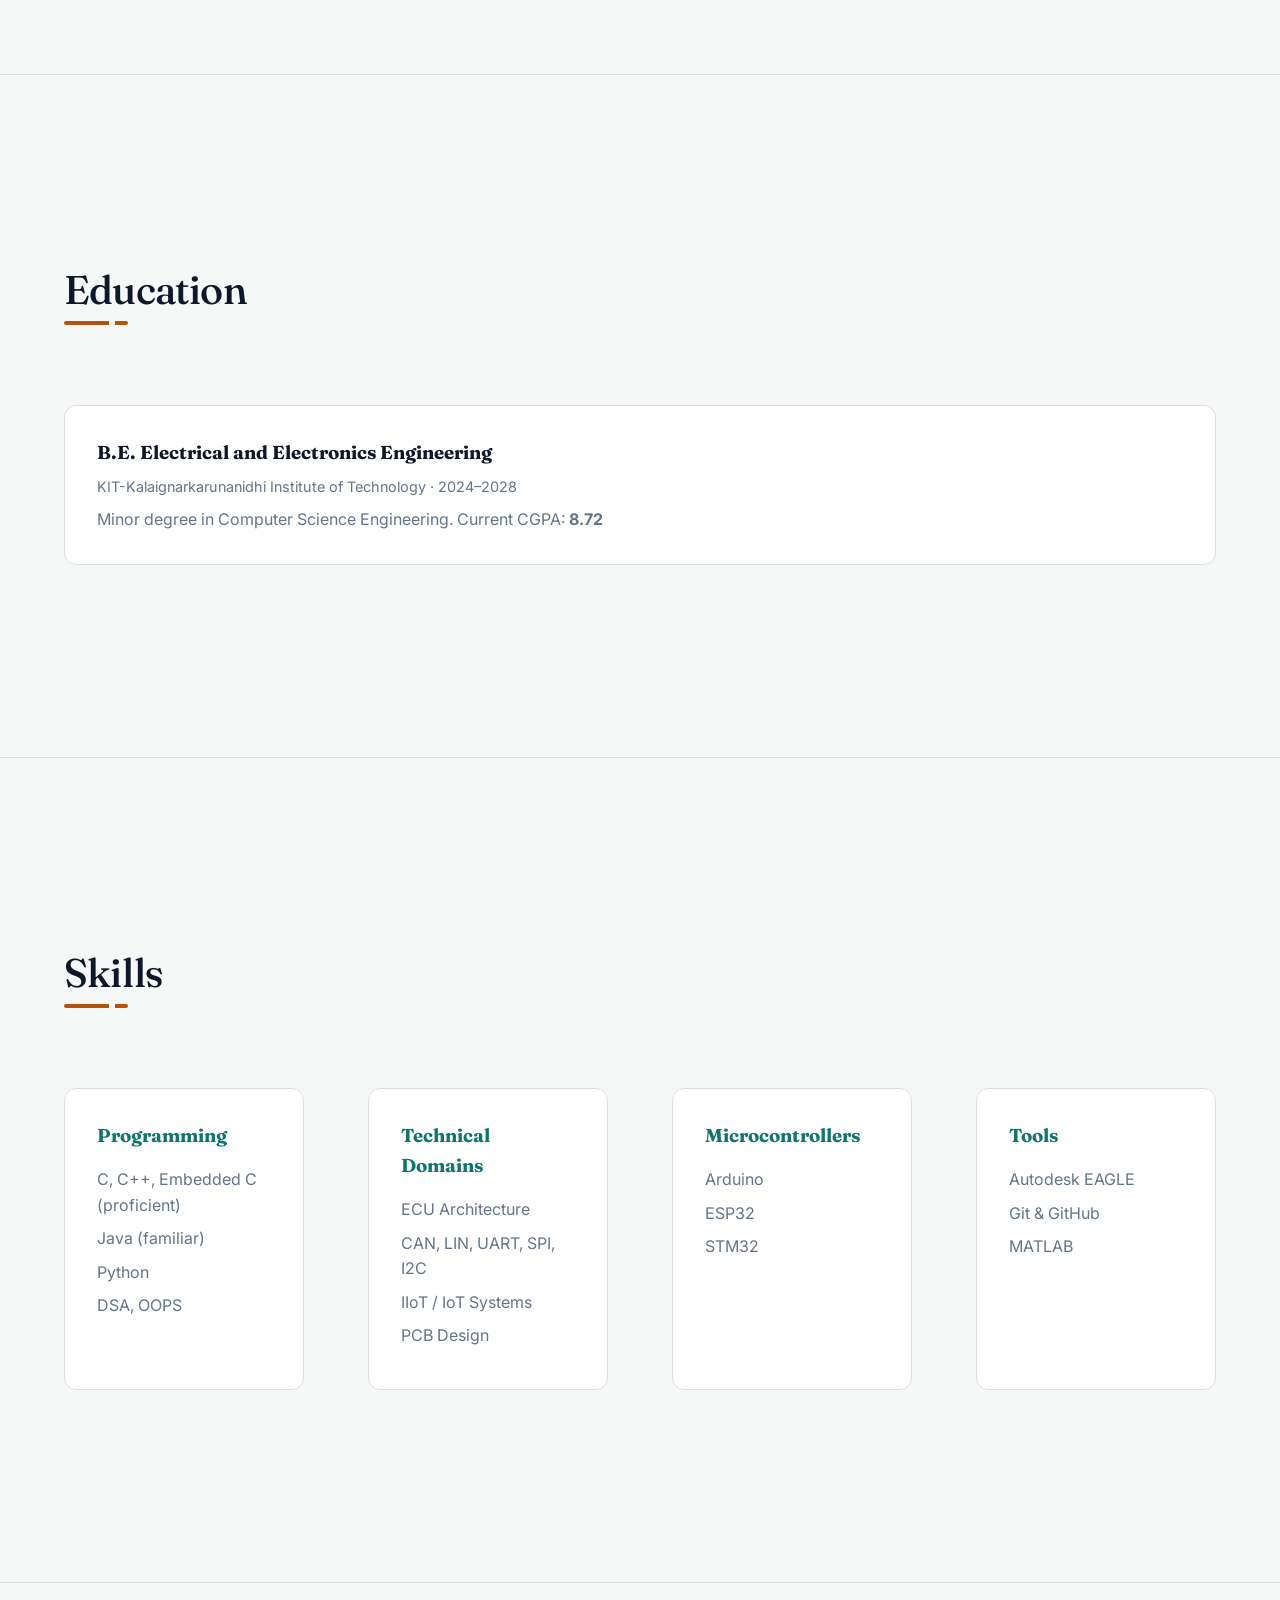
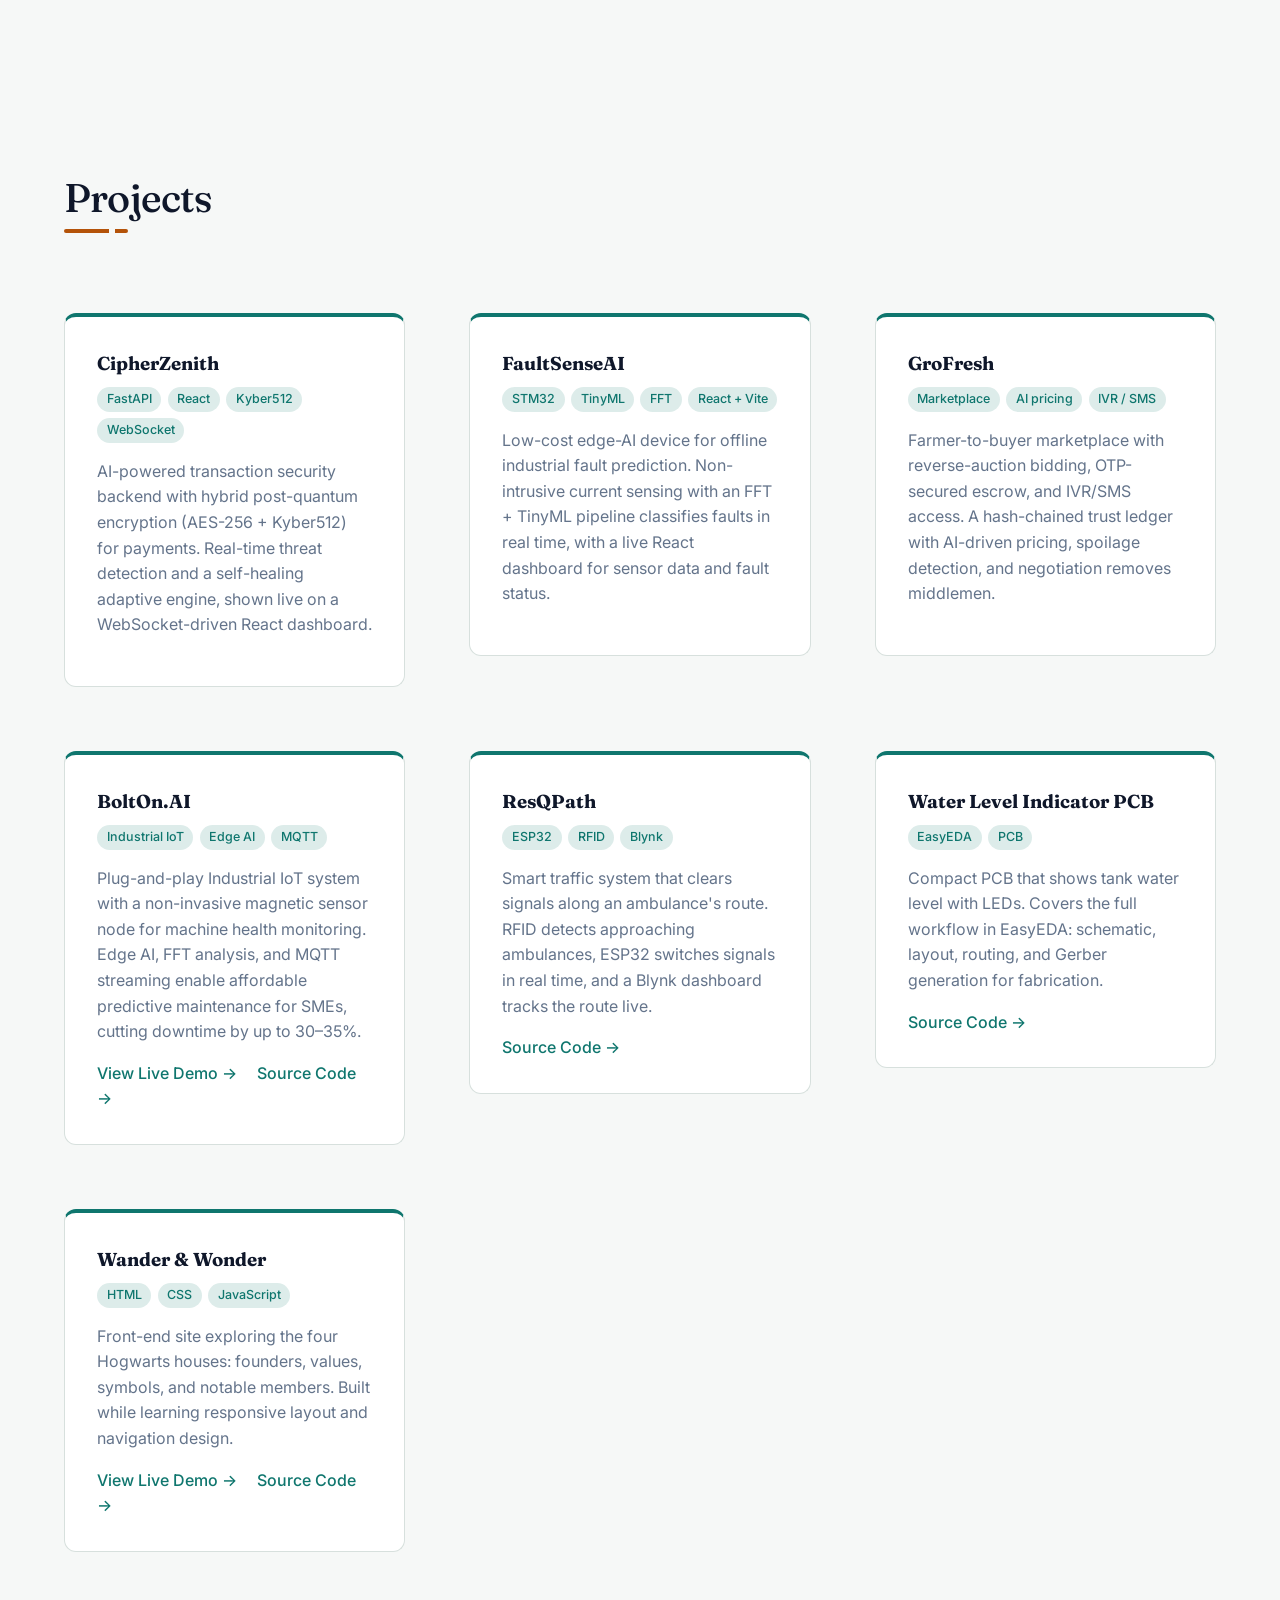
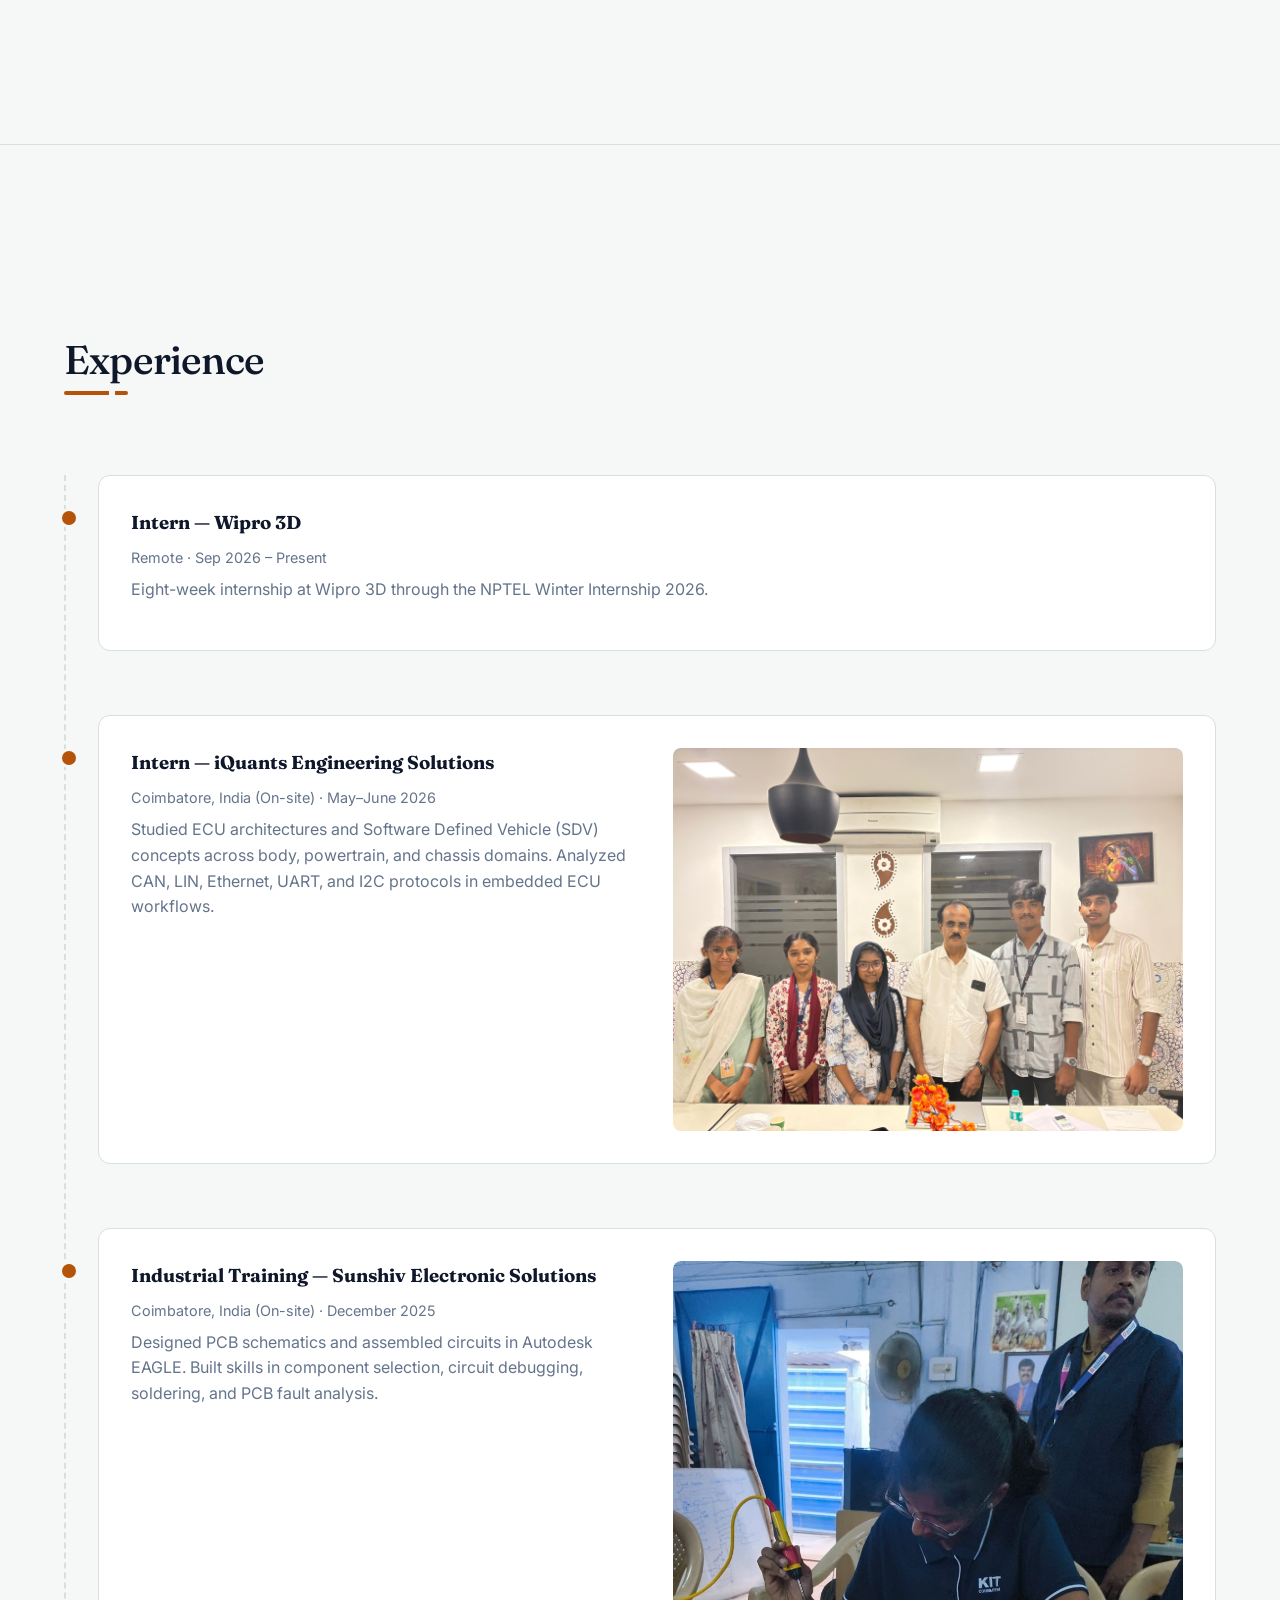
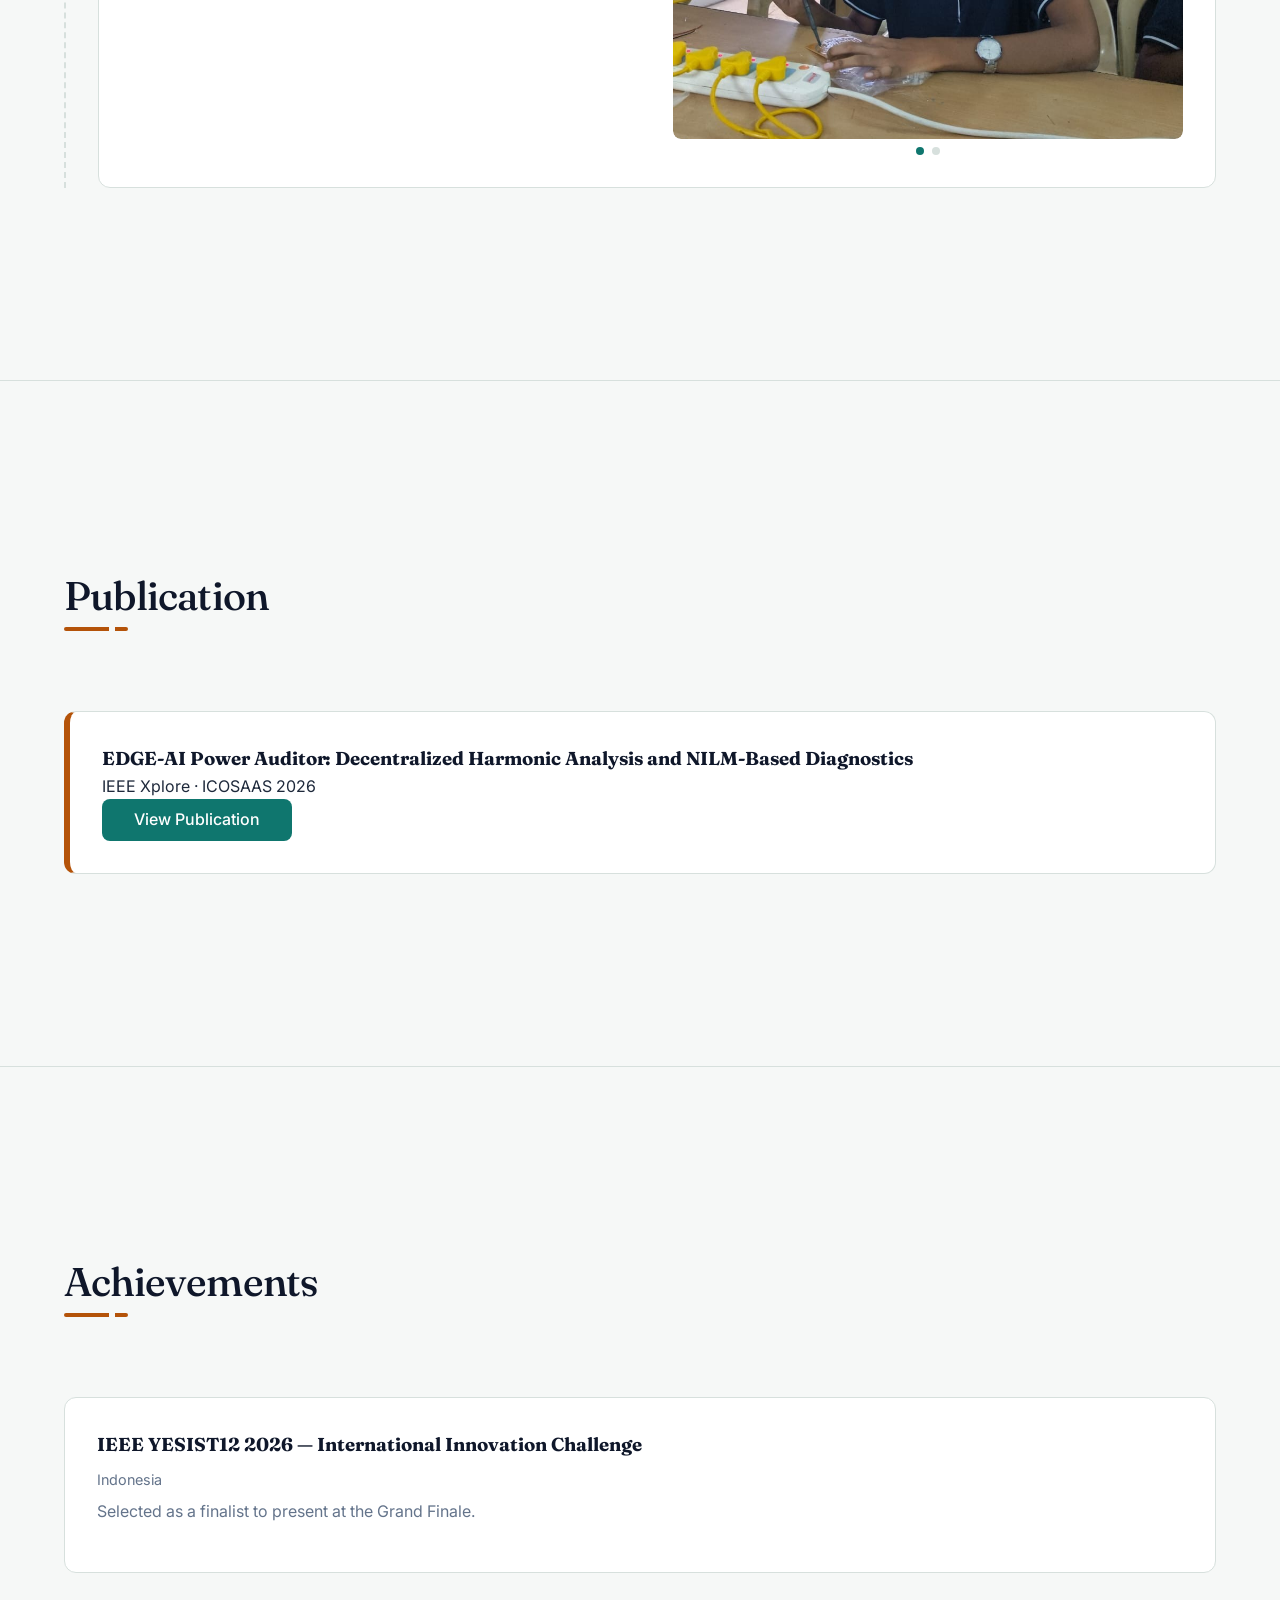
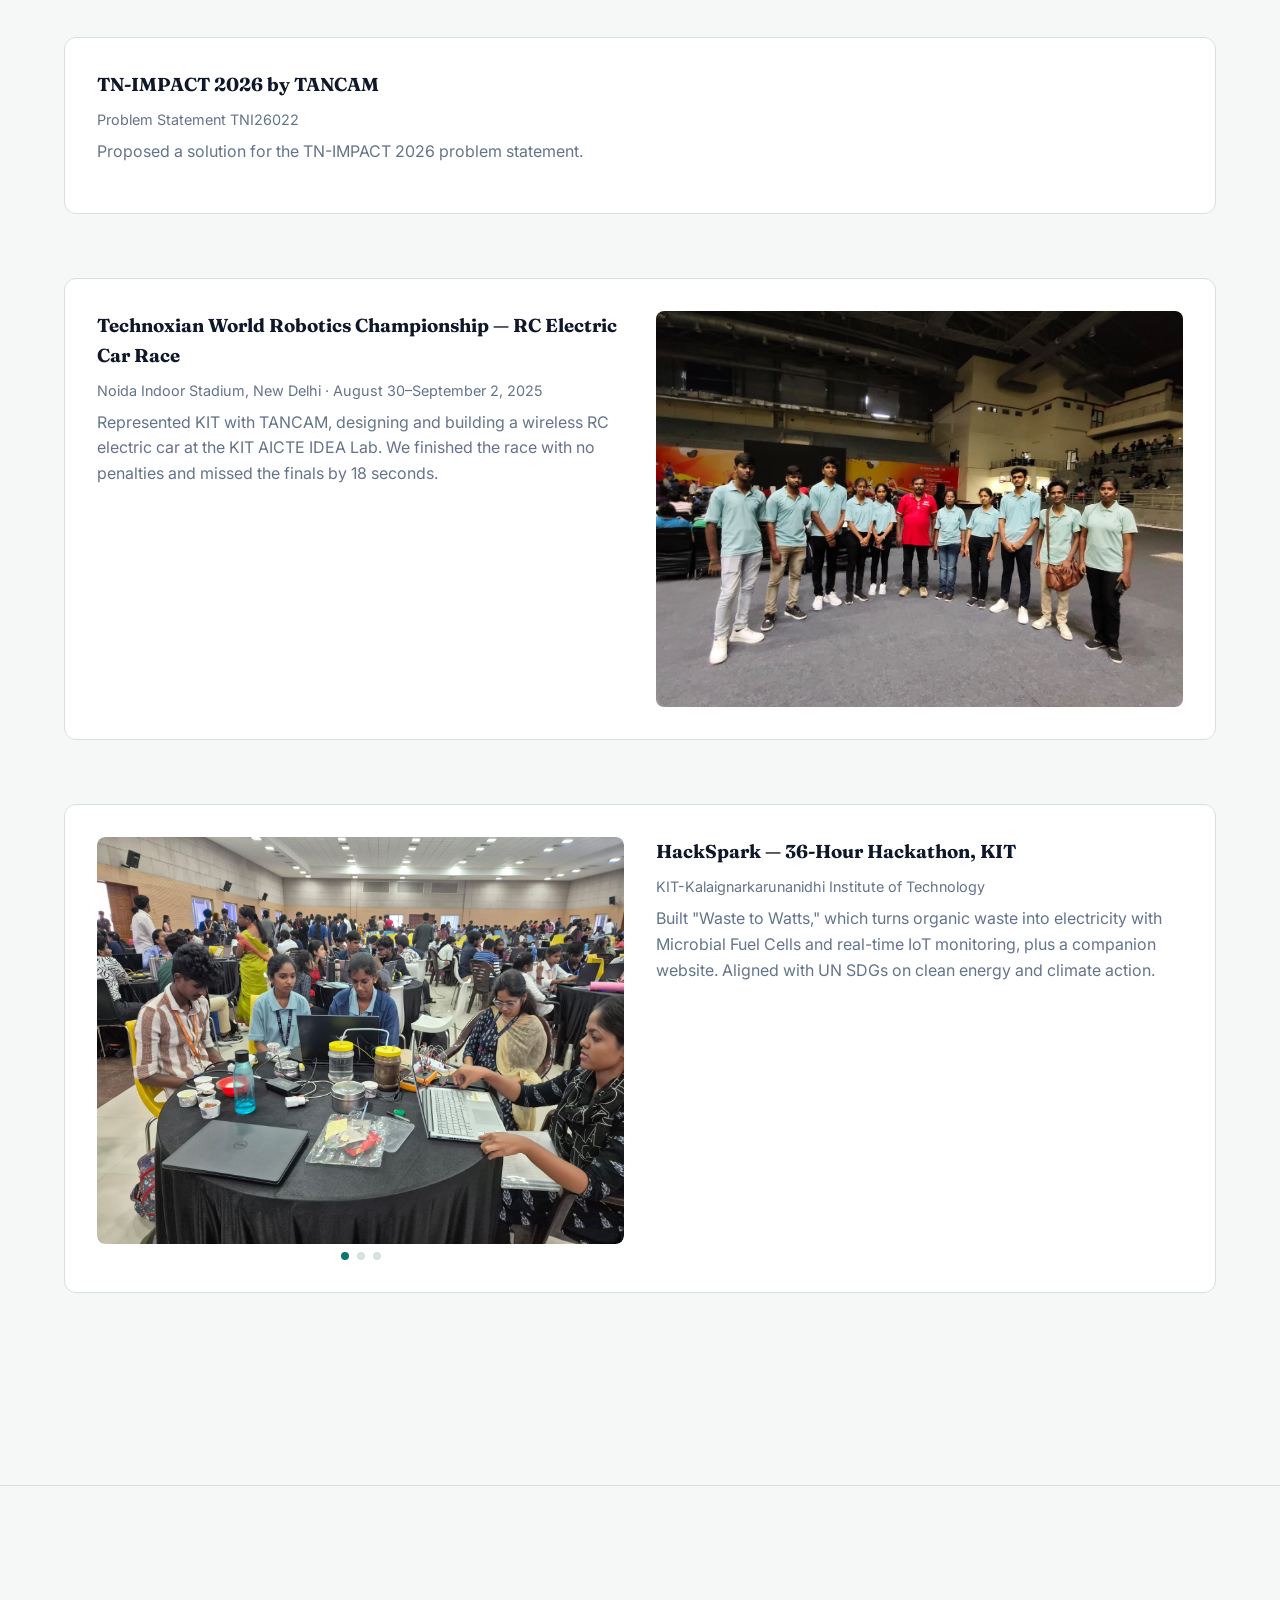
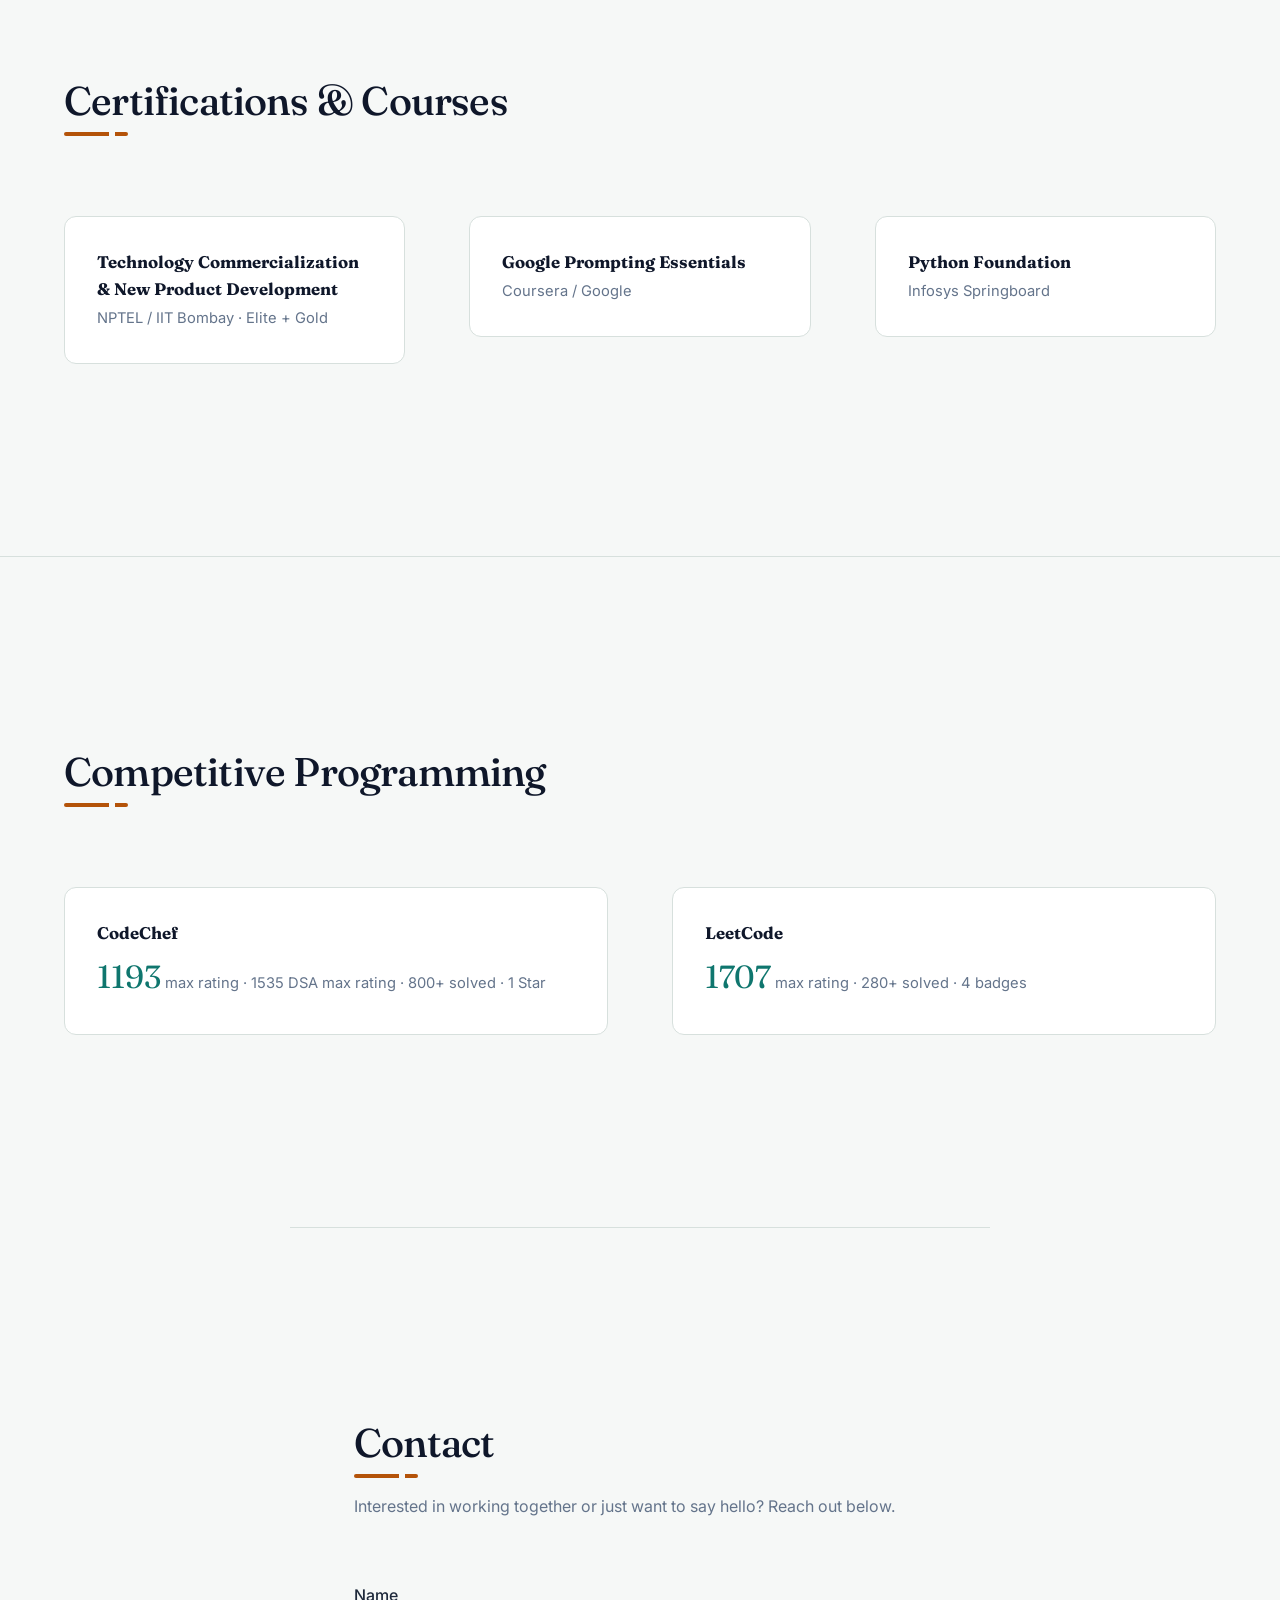
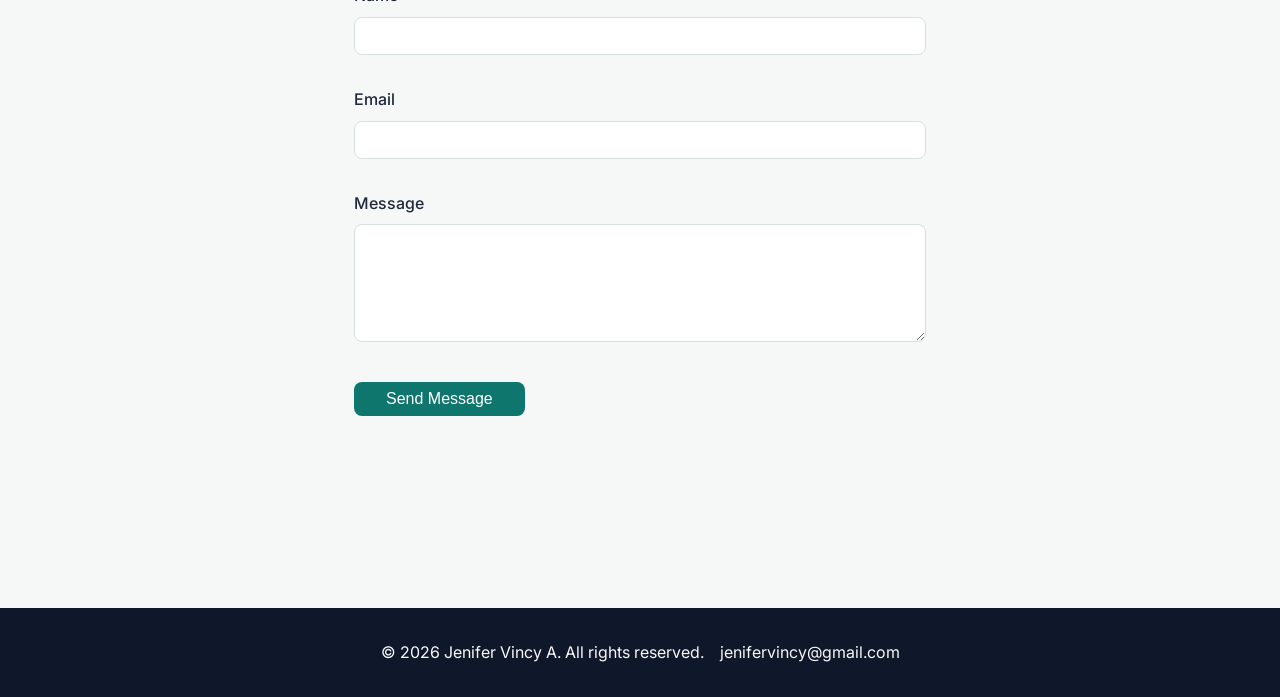
==== commit 2ae0b4f7: "Update portfolio content and redesign look" ====
--- a/index.html
+++ b/index.html
@@ -1,289 +1,259 @@
 <!DOCTYPE html>
 <html lang="en">
-    <head>
-        <meta charset="UTF-8">
-        <meta name="viewport" content="width=device-width, initial-scale=1.0">
-        <title>Jenifer Vincy A | Portfolio</title>
-        <meta name="description" content="Portfolio of Jenifer Vincy A — Embedded Systems &amp; IoT Engineer.">
-        <link rel="preconnect" href="https://fonts.googleapis.com">
-        <link rel="preconnect" href="https://fonts.gstatic.com" crossorigin>
-        <link href="https://fonts.googleapis.com/css2?family=Inter:wght@400;500;600&family=Fraunces:opsz,wght@9..144,500;9..144,600&display=swap" rel="stylesheet">
-        <link rel="stylesheet" href="css/style.css">
-    </head>
-    <body>
-        
-    <header>
-        <div class="logo">Jenifer Vincy A</div>
-        <nav>
-            <button id="theme-toggle" aria-label="Toggle dark mode">🌙</button>
-            <ul>
-                <li><a href="#about">About</a></li>
-                <li><a href="#education">Education</a></li>
-                <li><a href="#skills">Skills</a></li>
-                <li><a href="#projects">Projects</a></li>
-                <li><a href="#experience">Experience</a></li>
-                <li><a href="#achievements">Achievements</a></li>
-                <li><a href="#contact">Contact</a></li>
-            </ul>
-        </nav>
-    </header>
-
-    <section id="hero">
-        <div class="hero-content">
-            <h1>Hi, I'm Jenifer Vincy A</h1>
-            <p>Embedded Systems &amp; IoT Engineer building intelligent, connected hardware.</p>
-            <div class="hero-links">
-                <a href="#projects" class="btn">View My Work</a>
-                <a href="assets/resume.pdf" target="_blank" class="btn">View My Resume</a>
-                <a href="https://github.com/jenifervincya" target="_blank" rel="noopener noreferrer" class="btn">GitHub</a>
-                <a href="https://www.linkedin.com/in/jenifer-vincy-a-ab569b325" target="_blank" rel="noopener noreferrer" class="btn">LinkedIn</a>
-            </div>
+<head>
+<meta charset="UTF-8">
+<meta name="viewport" content="width=device-width, initial-scale=1.0">
+<title>Jenifer Vincy A | Portfolio</title>
+<meta name="description" content="Portfolio of Jenifer Vincy A — Embedded Systems &amp; IoT Engineer.">
+<link rel="preconnect" href="https://fonts.googleapis.com">
+<link rel="preconnect" href="https://fonts.gstatic.com" crossorigin>
+<link href="https://fonts.googleapis.com/css2?family=Inter:wght@400;500;600&family=Fraunces:opsz,wght@9..144,500;9..144,600&display=swap" rel="stylesheet">
+<link rel="stylesheet" href="css/style.css">
+<link rel="stylesheet" href="css/enhance.css">
+</head>
+<body>
+<header>
+  <div class="logo">Jenifer Vincy A</div>
+  <nav>
+    <button id="theme-toggle" aria-label="Toggle dark mode">🌙</button>
+    <ul>
+      <li><a href="#about">About</a></li>
+      <li><a href="#education">Education</a></li>
+      <li><a href="#skills">Skills</a></li>
+      <li><a href="#projects">Projects</a></li>
+      <li><a href="#experience">Experience</a></li>
+      <li><a href="#publication">Publication</a></li>
+      <li><a href="#achievements">Achievements</a></li>
+      <li><a href="#contact">Contact</a></li>
+    </ul>
+  </nav>
+</header>
+
+<section id="hero">
+  <div class="hero-content">
+    <h1>Hi, I'm Jenifer Vincy A</h1>
+    <p>Embedded Systems &amp; IoT Engineer building intelligent, connected hardware.</p>
+    <div class="hero-stats">
+      <div><strong>IEEE Xplore</strong><span>Published research</span></div>
+      <div><strong>YESIST12 2026</strong><span>Grand Finale finalist</span></div>
+      <div><strong>8.72 CGPA</strong><span>B.E. EEE, 2024–2028</span></div>
+    </div>
+    <div class="hero-links">
+      <a href="#projects" class="btn">View My Work</a>
+      <a href="assets/resume.pdf" target="_blank" class="btn ghost">Resume</a>
+      <a href="https://github.com/jenifervincya" target="_blank" rel="noopener noreferrer" class="btn ghost">GitHub</a>
+      <a href="https://www.linkedin.com/in/jenifer-vincy-a-ab569b325" target="_blank" rel="noopener noreferrer" class="btn ghost">LinkedIn</a>
+    </div>
+  </div>
+  <div class="hero-image"><img src="assets/images/jeni.jpg" alt="Jenifer Vincy A"></div>
+</section>
+
+<section id="about" class="reveal">
+  <h2>About Me</h2>
+  <div class="about-text">
+    <p>I'm an Electrical and Electronics Engineering student at KIT-Kalaignarkarunanidhi Institute of Technology, with a minor in Computer Science Engineering. My work sits where embedded systems, IoT, and AI meet: ECU architectures, CAN/LIN/I2C protocols, and real-time edge AI on STM32 and ESP32.</p>
+    <p>I've interned on Software Defined Vehicle concepts, trained in PCB design, and I'm now interning at Wipro 3D through NPTEL. I build systems that turn sensor data into decisions, from predictive maintenance for industrial machines to post-quantum secure payments.</p>
+    <p>My research, <strong>EDGE-AI Power Auditor: Decentralized Harmonic Analysis and NILM-Based Diagnostics</strong>, is published in IEEE Xplore.</p>
+  </div>
+</section>
+
+<section id="education" class="reveal">
+  <h2>Education</h2>
+  <div class="education-card">
+    <h3>B.E. Electrical and Electronics Engineering</h3>
+    <span class="experience-meta">KIT-Kalaignarkarunanidhi Institute of Technology · 2024–2028</span>
+    <p>Minor degree in Computer Science Engineering. Current CGPA: <strong>8.72</strong></p>
+  </div>
+</section>
+
+<section id="skills" class="reveal">
+  <h2>Skills</h2>
+  <div class="skills-grid">
+    <div class="skill-category"><h3>Programming</h3><ul><li>C, C++, Embedded C (proficient)</li><li>Java (familiar)</li><li>Python</li><li>DSA, OOPS</li></ul></div>
+    <div class="skill-category"><h3>Technical Domains</h3><ul><li>ECU Architecture</li><li>CAN, LIN, UART, SPI, I2C</li><li>IIoT / IoT Systems</li><li>PCB Design</li></ul></div>
+    <div class="skill-category"><h3>Microcontrollers</h3><ul><li>Arduino</li><li>ESP32</li><li>STM32</li></ul></div>
+    <div class="skill-category"><h3>Tools</h3><ul><li>Autodesk EAGLE</li><li>Git &amp; GitHub</li><li>MATLAB</li></ul></div>
+  </div>
+</section>
+
+<section id="projects" class="reveal">
+  <h2>Projects</h2>
+  <div class="card-grid">
+    <article class="project-card">
+      <h3>CipherZenith</h3>
+      <div class="tags"><span>FastAPI</span><span>React</span><span>Kyber512</span><span>WebSocket</span></div>
+      <p>AI-powered transaction security backend with hybrid post-quantum encryption (AES-256 + Kyber512) for payments. Real-time threat detection and a self-healing adaptive engine, shown live on a WebSocket-driven React dashboard.</p>
+      <div class="links"><!-- Add: <a href="YOUR_REPO_URL" target="_blank" rel="noopener noreferrer">Source Code →</a> --></div>
+    </article>
+    <article class="project-card">
+      <h3>FaultSenseAI</h3>
+      <div class="tags"><span>STM32</span><span>TinyML</span><span>FFT</span><span>React + Vite</span></div>
+      <p>Low-cost edge-AI device for offline industrial fault prediction. Non-intrusive current sensing with an FFT + TinyML pipeline classifies faults in real time, with a live React dashboard for sensor data and fault status.</p>
+      <div class="links"></div>
+    </article>
+    <article class="project-card">
+      <h3>GroFresh</h3>
+      <div class="tags"><span>Marketplace</span><span>AI pricing</span><span>IVR / SMS</span></div>
+      <p>Farmer-to-buyer marketplace with reverse-auction bidding, OTP-secured escrow, and IVR/SMS access. A hash-chained trust ledger with AI-driven pricing, spoilage detection, and negotiation removes middlemen.</p>
+      <div class="links"></div>
+    </article>
+    <article class="project-card">
+      <h3>BoltOn.AI</h3>
+      <div class="tags"><span>Industrial IoT</span><span>Edge AI</span><span>MQTT</span></div>
+      <p>Plug-and-play Industrial IoT system with a non-invasive magnetic sensor node for machine health monitoring. Edge AI, FFT analysis, and MQTT streaming enable affordable predictive maintenance for SMEs, cutting downtime by up to 30–35%.</p>
+      <div class="links">
+        <a href="https://jenifervincya.github.io/bolton.ai/" target="_blank" rel="noopener noreferrer">View Live Demo →</a>
+        <a href="https://github.com/jenifervincya/bolton.ai" target="_blank" rel="noopener noreferrer">Source Code →</a>
+      </div>
+    </article>
+    <article class="project-card">
+      <h3>ResQPath</h3>
+      <div class="tags"><span>ESP32</span><span>RFID</span><span>Blynk</span></div>
+      <p>Smart traffic system that clears signals along an ambulance's route. RFID detects approaching ambulances, ESP32 switches signals in real time, and a Blynk dashboard tracks the route live.</p>
+      <div class="links"><a href="https://github.com/jenifervincya/ResQPath" target="_blank" rel="noopener noreferrer">Source Code →</a></div>
+    </article>
+    <article class="project-card">
+      <h3>Water Level Indicator PCB</h3>
+      <div class="tags"><span>EasyEDA</span><span>PCB</span></div>
+      <p>Compact PCB that shows tank water level with LEDs. Covers the full workflow in EasyEDA: schematic, layout, routing, and Gerber generation for fabrication.</p>
+      <div class="links"><a href="https://github.com/jenifervincya/Water-Level-Indicator-PCB" target="_blank" rel="noopener noreferrer">Source Code →</a></div>
+    </article>
+    <article class="project-card">
+      <h3>Wander &amp; Wonder</h3>
+      <div class="tags"><span>HTML</span><span>CSS</span><span>JavaScript</span></div>
+      <p>Front-end site exploring the four Hogwarts houses: founders, values, symbols, and notable members. Built while learning responsive layout and navigation design.</p>
+      <div class="links">
+        <a href="https://jenifervincya.github.io/wander-and-wonder/" target="_blank" rel="noopener noreferrer">View Live Demo →</a>
+        <a href="https://github.com/jenifervincya/wander-and-wonder" target="_blank" rel="noopener noreferrer">Source Code →</a>
+      </div>
+    </article>
+  </div>
+</section>
+
+<section id="experience" class="reveal">
+  <h2>Experience</h2>
+  <div class="card-grid">
+    <article class="experience-card">
+      <div class="experience-details">
+        <h3>Intern — Wipro 3D</h3>
+        <span class="experience-meta">Remote · Sep 2026 – Present</span>
+        <p>Eight-week internship at Wipro 3D through the NPTEL Winter Internship 2026.</p>
+      </div>
+    </article>
+    <article class="experience-card">
+      <div class="experience-details">
+        <h3>Intern — iQuants Engineering Solutions</h3>
+        <span class="experience-meta">Coimbatore, India (On-site) · May–June 2026</span>
+        <p>Studied ECU architectures and Software Defined Vehicle (SDV) concepts across body, powertrain, and chassis domains. Analyzed CAN, LIN, Ethernet, UART, and I2C protocols in embedded ECU workflows.</p>
+      </div>
+      <div class="card-media"><img src="assets/images/iQuants1.jpg" alt="iQuants Engineering Solutions internship"></div>
+    </article>
+    <article class="experience-card">
+      <div class="experience-details">
+        <h3>Industrial Training — Sunshiv Electronic Solutions</h3>
+        <span class="experience-meta">Coimbatore, India (On-site) · December 2025</span>
+        <p>Designed PCB schematics and assembled circuits in Autodesk EAGLE. Built skills in component selection, circuit debugging, soldering, and PCB fault analysis.</p>
+      </div>
+      <div class="card-media">
+        <div class="carousel">
+          <div class="carousel-track">
+            <img src="assets/images/sunshiv2.jpg" alt="Soldering work at Sunshiv Electronic Solutions">
+            <img src="assets/images/sunshiv1.jpg" alt="PCB assembly at Sunshiv Electronic Solutions">
+          </div>
+          <div class="carousel-dots"></div>
         </div>
-        <div class="hero-image">
-            <img src="assets/images/jeni.jpg" alt="Jenifer Vincy A">
+      </div>
+    </article>
+  </div>
+</section>
+
+<section id="publication" class="reveal">
+  <h2>Publication</h2>
+  <div class="pub">
+    <h3>EDGE-AI Power Auditor: Decentralized Harmonic Analysis and NILM-Based Diagnostics</h3>
+    <p>IEEE Xplore · ICOSAAS 2026</p>
+    <!-- Replace # with your IEEE Xplore link -->
+    <a class="btn" href="#" target="_blank" rel="noopener noreferrer">View Publication</a>
+  </div>
+</section>
+
+<section id="achievements" class="reveal">
+  <h2>Achievements</h2>
+  <div class="card-grid">
+    <article class="achievement-card">
+      <div class="achievement-details">
+        <h3>IEEE YESIST12 2026 — International Innovation Challenge</h3>
+        <span class="achievement-meta">Indonesia</span>
+        <p>Selected as a finalist to present at the Grand Finale.</p>
+      </div>
+    </article>
+    <article class="achievement-card">
+      <div class="achievement-details">
+        <h3>TN-IMPACT 2026 by TANCAM</h3>
+        <span class="achievement-meta">Problem Statement TNI26022</span>
+        <p>Proposed a solution for the TN-IMPACT 2026 problem statement.</p>
+      </div>
+    </article>
+    <article class="achievement-card">
+      <div class="achievement-details">
+        <h3>Technoxian World Robotics Championship — RC Electric Car Race</h3>
+        <span class="achievement-meta">Noida Indoor Stadium, New Delhi · <time datetime="2025-08-30">August 30–September 2, 2025</time></span>
+        <p>Represented KIT with TANCAM, designing and building a wireless RC electric car at the KIT AICTE IDEA Lab. We finished the race with no penalties and missed the finals by 18 seconds.</p>
+      </div>
+      <div class="card-media"><img src="assets/images/delhi1.jpg" alt="KIT-TANCAM team at the Technoxian World Robotics Championship"></div>
+    </article>
+    <article class="achievement-card">
+      <div class="achievement-details">
+        <h3>HackSpark — 36-Hour Hackathon, KIT</h3>
+        <span class="achievement-meta">KIT-Kalaignarkarunanidhi Institute of Technology</span>
+        <p>Built "Waste to Watts," which turns organic waste into electricity with Microbial Fuel Cells and real-time IoT monitoring, plus a companion website. Aligned with UN SDGs on clean energy and climate action.</p>
+      </div>
+      <div class="card-media">
+        <div class="carousel">
+          <div class="carousel-track">
+            <img src="assets/images/36hrsHackathon1.jpeg" alt="Day 1 at HackSpark 36-hour hackathon">
+            <img src="assets/images/36hrsHackathon3.jpg" alt="Day 2 at HackSpark 36-hour hackathon">
+            <img src="assets/images/36hrsHackathon2.jpg" alt="Waste to Watts project setup">
+          </div>
+          <div class="carousel-dots"></div>
         </div>
-    </section>
-
-    <section id="about" class="reveal">
-        <h2>About Me</h2>
-        <div class="about-text">
-            <p>
-                I'm an Electrical and Electronics Engineering student at KIT-Kalaignar Karunanidhi
-                Institute of Technology, currently maintaining an 8.79 CGPA. My work centers on
-                embedded systems and IoT — from ECU architectures and communication protocols like
-                CAN, LIN, and I2C, to building real-time edge AI systems on microcontrollers like
-                ESP32 and STM32.
-            </p>
-            <p>
-                Beyond coursework, I've worked hands-on through internships studying Software Defined
-                Vehicle concepts, and industrial training in PCB design and circuit debugging. I enjoy
-                turning hardware and data into systems that solve real problems — whether that's
-                predictive maintenance for industrial machines or adaptive traffic signals for
-                emergency response.
-            </p>
-            <p>
-                My work on <strong>EDGE-AI Smart Auditor</strong>, a real-time power monitoring system
-                built on STM32, has been accepted for publication at the ICOSAAS 2026 conference and
-                will appear in IEEE Xplore.
-            </p>
-        </div>
-    </section>
-
-    <section id="education" class="reveal">
-        <h2>Education</h2>
-        <div class="education-card">
-            <h3>B.E. Electrical and Electronics Engineering</h3>
-            <span class="experience-meta">KIT-Kalaignarkarunanidhi Institute of Technology · 2024–2028</span>
-            <p>Current CGPA: <strong>8.79</strong></p>
-        </div>
-    </section>
-
-    <section id="skills" class="reveal">
-        <h2>Skills</h2>
-        <div class="skills-grid">
-            <div class="skill-category">
-                <h3>Programming</h3>
-                <ul>
-                    <li>C</li>
-                    <li>Embedded C</li>
-                    <li>C++</li>
-                    <li>Python</li>
-                    <li>Java</li>
-                </ul>
-            </div>
-        
-
-            <div class="skill-category">
-                <h3>Technical Domains</h3>
-                <ul>
-                    <li>PCB Design</li>
-                    <li>ECU Architecture</li>
-                    <li>Communication Protocols (CAN, LIN, UART, I2C)</li>
-                    <li>IIoT / IoT Systems</li>
-                </ul>
-            </div>
-
-            <div class="skill-category">
-                <h3>Microcontrollers</h3>
-                <ul>
-                    <li>Arduino</li>
-                    <li>ESP32</li>
-                    <li>STM32</li>
-                </ul>
-            </div>
-
-            <div class="skill-category">
-                <h3>Tools</h3>
-                <ul>
-                    <li>Autodesk EAGLE</li>
-                    <li>Git &amp; GitHub</li>
-                    <li>MATLAB</li>
-                </ul>
-            </div>
-        </div>
-    </section>
-
-    <section id="projects" class="reveal">
-        <h2>Projects</h2>
-        <div class="card-grid">
-            <article class="project-card">
-                <h3>BoltOn.AI</h3>
-                <p>
-                    A plug-and-play Industrial IoT system using a non-invasive magnetic sensor node for
-                    real-time machine health monitoring. Combines edge AI, FFT-based signal analysis, and
-                    MQTT streaming to enable affordable predictive maintenance for SMEs — reducing downtime
-                    by up to 30–35%.
-                </p>
-                <a href="https://jenifervincya.github.io/bolton.ai/" target="_blank" rel="noopener noreferrer">View Live Demo →</a>
-                <a href="https://github.com/jenifervincya/bolton.ai" target="_blank" rel="noopener noreferrer">Source Code →</a>
-            </article>
-
-            <article class="project-card">
-                <h3>ResQPath</h3>
-                <p>
-                    An IoT-based smart traffic management system that reduces ambulance response time by
-                    automatically clearing traffic signals along the emergency route. Uses RFID to detect
-                    approaching ambulances and ESP32 to control signal switching in real time, with live
-                    tracking via a Blynk IoT dashboard.
-                </p>
-                <a href="https://github.com/jenifervincya/ResQPath" target="_blank" rel="noopener noreferrer">Source Code →</a>
-            </article>
-
-            <article class="project-card">
-                <h3>Water Level Indicator PCB</h3>
-                <p>
-                    A compact, reliable PCB for monitoring water levels in a storage tank with LED-based
-                    visual indication. Designed the full workflow in EasyEDA — schematic capture, layout,
-                    routing, and Gerber file generation for fabrication.
-                </p>
-                <a href="https://github.com/jenifervincya/Water-Level-Indicator-PCB" target="_blank" rel="noopener noreferrer">Source Code →</a>
-            </article>
-
-            <article class="project-card">
-                <h3>Wander &amp; Wonder</h3>
-                <p>
-                    A front-end web project exploring the four Hogwarts houses — their founders, values,
-                    symbols, and notable members — built while learning HTML, CSS, and JavaScript
-                    fundamentals, including responsive layout and navigation design.
-                </p>
-                <a href="https://jenifervincya.github.io/wander-and-wonder/" target="_blank" rel="noopener noreferrer">View Live Demo →</a>
-                <a href="https://github.com/jenifervincya/wander-and-wonder" target="_blank" rel="noopener noreferrer">Source Code →</a>
-            </article>
-        </div>
-    </section>
-
-    <section id="experience" class="reveal">
-        <h2>Experience</h2>
-        <div class="card-grid">
-            <article class="experience-card">
-                <div class="experience-details">
-                    <h3>Internship — iQuants Engineering Solutions</h3>
-                    <span class="experience-meta">Coimbatore, India (On-site) · May–June 2026</span>
-                    <p>
-                        Studied ECU architectures and Software Defined Vehicle (SDV) concepts across body,
-                        powertrain, and chassis domains. Analyzed CAN, LIN, Ethernet, UART, and I2C protocols
-                        in embedded ECU workflows.
-                    </p>
-                </div>
-                <div class="card-media">
-                    <img src="assets/images/iQuants1.jpg" alt="iQuants Engineering Solutions internship">
-                </div>
-            </article>
-
-            <article class="experience-card">
-                <div class="experience-details">
-                    <h3>Industrial Training — Sunshiv Electronic Solutions</h3>
-                    <span class="experience-meta">Coimbatore, India (On-site) · December 2025</span>
-                    <p>
-                        Designed PCB schematics and assembled circuits using Autodesk EAGLE. Developed skills
-                        in component selection, circuit debugging, soldering, and PCB fault analysis.
-                    </p>
-                </div>
-                <div class="card-media">
-                    <div class="carousel">
-                        <div class="carousel-track">
-                            <img src="assets/images/sunshiv2.jpg" alt="Soldering work at Sunshiv Electronic Solutions">
-                            <img src="assets/images/sunshiv1.jpg" alt="PCB assembly at Sunshiv Electronic Solutions">
-                        </div>
-                        <div class="carousel-dots"></div>
-                    </div>
-                 </div>
-            </article>
-        </div>
-    </section>
-
-    <section id="achievements" class="reveal">
-        <h2>Achievements</h2>
-        <div class="card-grid">
-            <article class="achievement-card">
-                <div class="achievement-details">
-                    <h3>Technoxian World Robotics Championship — RC Electric Car Race</h3>
-                    <span class="achievement-meta">Noida Indoor Stadium, New Delhi · <time datetime="2025-08-30">August 30–September 2, 2025</time></span>
-                    <p>
-                        Represented KIT in association with TANCAM at the Technoxian World Robotics 
-                        Championship, designing and building a wireless RC electric car at the KIT AICTE 
-                        IDEA Lab. Our team completed the race without a single penalty and narrowly missed 
-                        the finals by just 18 seconds.
-                    </p>
-                </div>
-                <div class="card-media">
-                    <img src="assets/images/delhi1.jpg" alt="KIT-TANCAM team at the Technoxian World Robotics Championship">
-                </div>
-            </article>
-
-            <article class="achievement-card">
-                <div class="achievement-details">
-                    <h3>HackSpark — 36-Hour Hackathon, KIT</h3>
-                    <span class="achievement-meta">KIT-Kalaignar Karunanidhi Institute of Technology</span>
-                    <p>
-                        Built "Waste to Watts," a smart solution converting organic waste into electricity 
-                        using Microbial Fuel Cells (MFCs) with real-time IoT monitoring, alongside a 
-                        companion website to showcase the project. The project aligned with UN Sustainable 
-                        Development Goals around clean energy and climate action.
-                    </p>
-                </div>
-                <div class="card-media">
-                    <div class="carousel">
-                        <div class="carousel-track">
-                            <img src="assets/images/36hrsHackathon1.jpeg" alt="Day 1 at HackSpark 36-hour hackathon">
-                            <img src="assets/images/36hrsHackathon3.jpg" alt="Day 2 at HackSpark 36-hour hackathon">
-                            <img src="assets/images/36hrsHackathon2.jpg" alt=" Waste to Watts project setup">
-                        </div>
-                        <div class="carousel-dots"></div>
-                    </div>
-                 </div>
-            </article>
-        </div>
-    </section>
-
-    <section id="contact" class="reveal">
-        <h2>Contact</h2>
-        <p>Interested in working together or just want to say hello? Reach out below.</p>
-
-        <form action="https://formspree.io/f/xykrgoey" method="POST">
-            <div class="form-group">
-                <label for="name">Name</label>
-                <input type="text" id="name" name="name" required>
-            </div>
-
-            <div class="form-group">
-                <label for="email">Email</label>
-                <input type="email" id="email" name="email" required>
-            </div>
-
-            <div class="form-group">
-                <label for="message">Message</label>
-                <textarea id="message" name="message" rows="5" required></textarea>
-            </div>
-
-            <button type="submit">Send Message</button>
-        </form>
-    </section>
-
-    <footer>
-        <p>&copy; 2026 Jenifer Vincy A.<br class="footer-break"> All rights reserved.</p>
-        <a href="mailto:jenifervincy06@gmail.com" class="footer-email">jenifervincy06@gmail.com</a>
-    </footer>
-    <script src="js/script.js"></script>
-    </body>
-</html>+      </div>
+    </article>
+  </div>
+</section>
+
+<section id="certifications" class="reveal">
+  <h2>Certifications &amp; Courses</h2>
+  <div class="card-grid two">
+    <div class="cert-card"><h3>Technology Commercialization &amp; New Product Development</h3><p>NPTEL / IIT Bombay · Elite + Gold</p></div>
+    <div class="cert-card"><h3>Google Prompting Essentials</h3><p>Coursera / Google</p></div>
+    <div class="cert-card"><h3>Python Foundation</h3><p>Infosys Springboard</p></div>
+  </div>
+</section>
+
+<section id="coding" class="reveal">
+  <h2>Competitive Programming</h2>
+  <div class="card-grid two">
+    <div class="cert-card"><h3>CodeChef</h3><p><span class="coding-num">1193</span> max rating · 1535 DSA max rating · 800+ solved · 1 Star</p></div>
+    <div class="cert-card"><h3>LeetCode</h3><p><span class="coding-num">1707</span> max rating · 280+ solved · 4 badges</p></div>
+  </div>
+</section>
+
+<section id="contact" class="reveal">
+  <h2>Contact</h2>
+  <p>Interested in working together or just want to say hello? Reach out below.</p>
+  <form action="https://formspree.io/f/xykrgoey" method="POST">
+    <div class="form-group"><label for="name">Name</label><input type="text" id="name" name="name" required></div>
+    <div class="form-group"><label for="email">Email</label><input type="email" id="email" name="email" required></div>
+    <div class="form-group"><label for="message">Message</label><textarea id="message" name="message" rows="5" required></textarea></div>
+    <button type="submit">Send Message</button>
+  </form>
+</section>
+
+<footer>
+  <p>&copy; 2026 Jenifer Vincy A.<br class="footer-break"> All rights reserved.</p>
+  <a href="mailto:jenifervincy@gmail.com" class="footer-email">jenifervincy@gmail.com</a>
+</footer>
+<script src="js/script.js"></script>
+</body>
+</html>
--- a/css/enhance.css
+++ b/css/enhance.css
@@ -0,0 +1,45 @@
+/* Load AFTER style.css. Theme: PCB green + copper trace. */
+:root{--color-primary:#0f766e;--copper:#b45309;--color-light:#f6f8f7;--color-border:#d7e0dd}
+[data-theme="dark"]{--color-primary:#2dd4bf;--copper:#f59e0b;--color-light:#0b1412;--color-card:#13211e;--color-border:#25403a;--color-dark:#ecf5f2}
+.btn{background:var(--color-primary)}
+[data-theme="dark"] .btn{color:#06201c}
+.btn:hover{background:var(--copper);color:#fff}
+.btn.ghost{background:transparent;color:var(--color-primary);border:1.5px solid var(--color-primary)}
+.btn.ghost:hover{background:var(--color-primary);color:#fff}
+header{backdrop-filter:blur(10px);background:color-mix(in srgb,var(--color-light) 85%,transparent);border-bottom:1px solid var(--color-border)}
+.logo{font-family:var(--font-heading);font-weight:600;font-size:1.15rem;color:var(--color-dark)}
+nav{display:flex;align-items:center;gap:var(--space-md);flex-wrap:wrap}
+nav a.active{color:var(--color-primary)}
+:focus-visible{outline:3px solid var(--copper);outline-offset:3px}
+#hero{position:relative;overflow:hidden;background-image:linear-gradient(var(--color-border) 1px,transparent 1px),linear-gradient(90deg,var(--color-border) 1px,transparent 1px);background-size:44px 44px;background-position:-1px -1px}
+#hero::before{content:"";position:absolute;inset:0;background:radial-gradient(ellipse at 30% 50%,var(--color-light) 35%,transparent 80%);pointer-events:none}
+.hero-content,.hero-image{position:relative}
+.hero-content h1{font-size:clamp(2.4rem,5.5vw,4.2rem);line-height:1.05;letter-spacing:-.03em}
+.hero-image img{border-radius:24px;border:3px solid var(--color-primary);box-shadow:14px 14px 0 var(--copper)}
+.hero-stats{display:flex;flex-wrap:wrap;gap:var(--space-md);margin:var(--space-md) 0}
+.hero-stats div{border-left:3px solid var(--copper);padding-left:var(--space-sm)}
+.hero-stats strong{display:block;font-family:var(--font-heading);font-size:1.4rem;color:var(--color-dark)}
+.hero-stats span{font-size:.9rem;color:var(--color-text-muted)}
+h2{position:relative;padding-bottom:var(--space-sm)}
+h2::after{content:"";display:block;width:64px;height:4px;margin-top:var(--space-xs);background:linear-gradient(90deg,var(--copper) 0 70%,transparent 70% 80%,var(--copper) 80%);border-radius:2px}
+#about h2{margin-left:auto;margin-right:auto}
+.project-card,.experience-card,.achievement-card,.skill-category,.education-card,.cert-card{border:1px solid var(--color-border);box-shadow:none}
+.project-card{border-top:4px solid var(--color-primary);display:flex;flex-direction:column}
+.project-card:hover,.experience-card:hover,.achievement-card:hover,.skill-category:hover,.education-card:hover{transform:none;border-color:var(--copper);box-shadow:6px 6px 0 var(--copper)}
+.project-card .links{margin-top:auto}
+.tags{display:flex;flex-wrap:wrap;gap:.4rem;margin-bottom:var(--space-sm)}
+.tags span{font-size:.78rem;padding:.15rem .6rem;border-radius:999px;background:color-mix(in srgb,var(--color-primary) 14%,transparent);color:var(--color-primary);font-weight:500}
+.card-grid.two{grid-template-columns:repeat(auto-fit,minmax(300px,1fr))}
+#experience .card-grid{position:relative;padding-left:var(--space-md);border-left:2px dashed var(--color-border)}
+#experience .experience-card{position:relative}
+#experience .experience-card::before{content:"";position:absolute;left:calc(-1 * var(--space-md) - 8px);top:2rem;width:14px;height:14px;border-radius:50%;background:var(--copper);border:3px solid var(--color-light)}
+#experience .experience-card:nth-child(even){flex-direction:row}
+.pub{background:var(--color-card);border:1px solid var(--color-border);border-left:6px solid var(--copper);border-radius:12px;padding:var(--space-md)}
+#publication,#certifications,#coding{padding:var(--space-2xl) var(--space-lg);border-top:1px solid var(--color-border)}
+#publication h2,#certifications h2,#coding h2{margin-bottom:var(--space-lg)}
+.cert-card{background:var(--color-card);border-radius:12px;padding:var(--space-md)}
+.cert-card h3{font-size:1.05rem;margin-bottom:.25rem}
+.cert-card p{color:var(--color-text-muted);font-size:.92rem}
+.coding-num{font-family:var(--font-heading);font-size:2rem;color:var(--color-primary)}
+.reveal{transform:translateY(16px)}
+@media (max-width:768px){#publication,#certifications,#coding{padding:var(--space-lg) var(--space-sm)}.hero-image img{box-shadow:8px 8px 0 var(--copper)}#experience .experience-card:nth-child(even){flex-direction:column-reverse}}
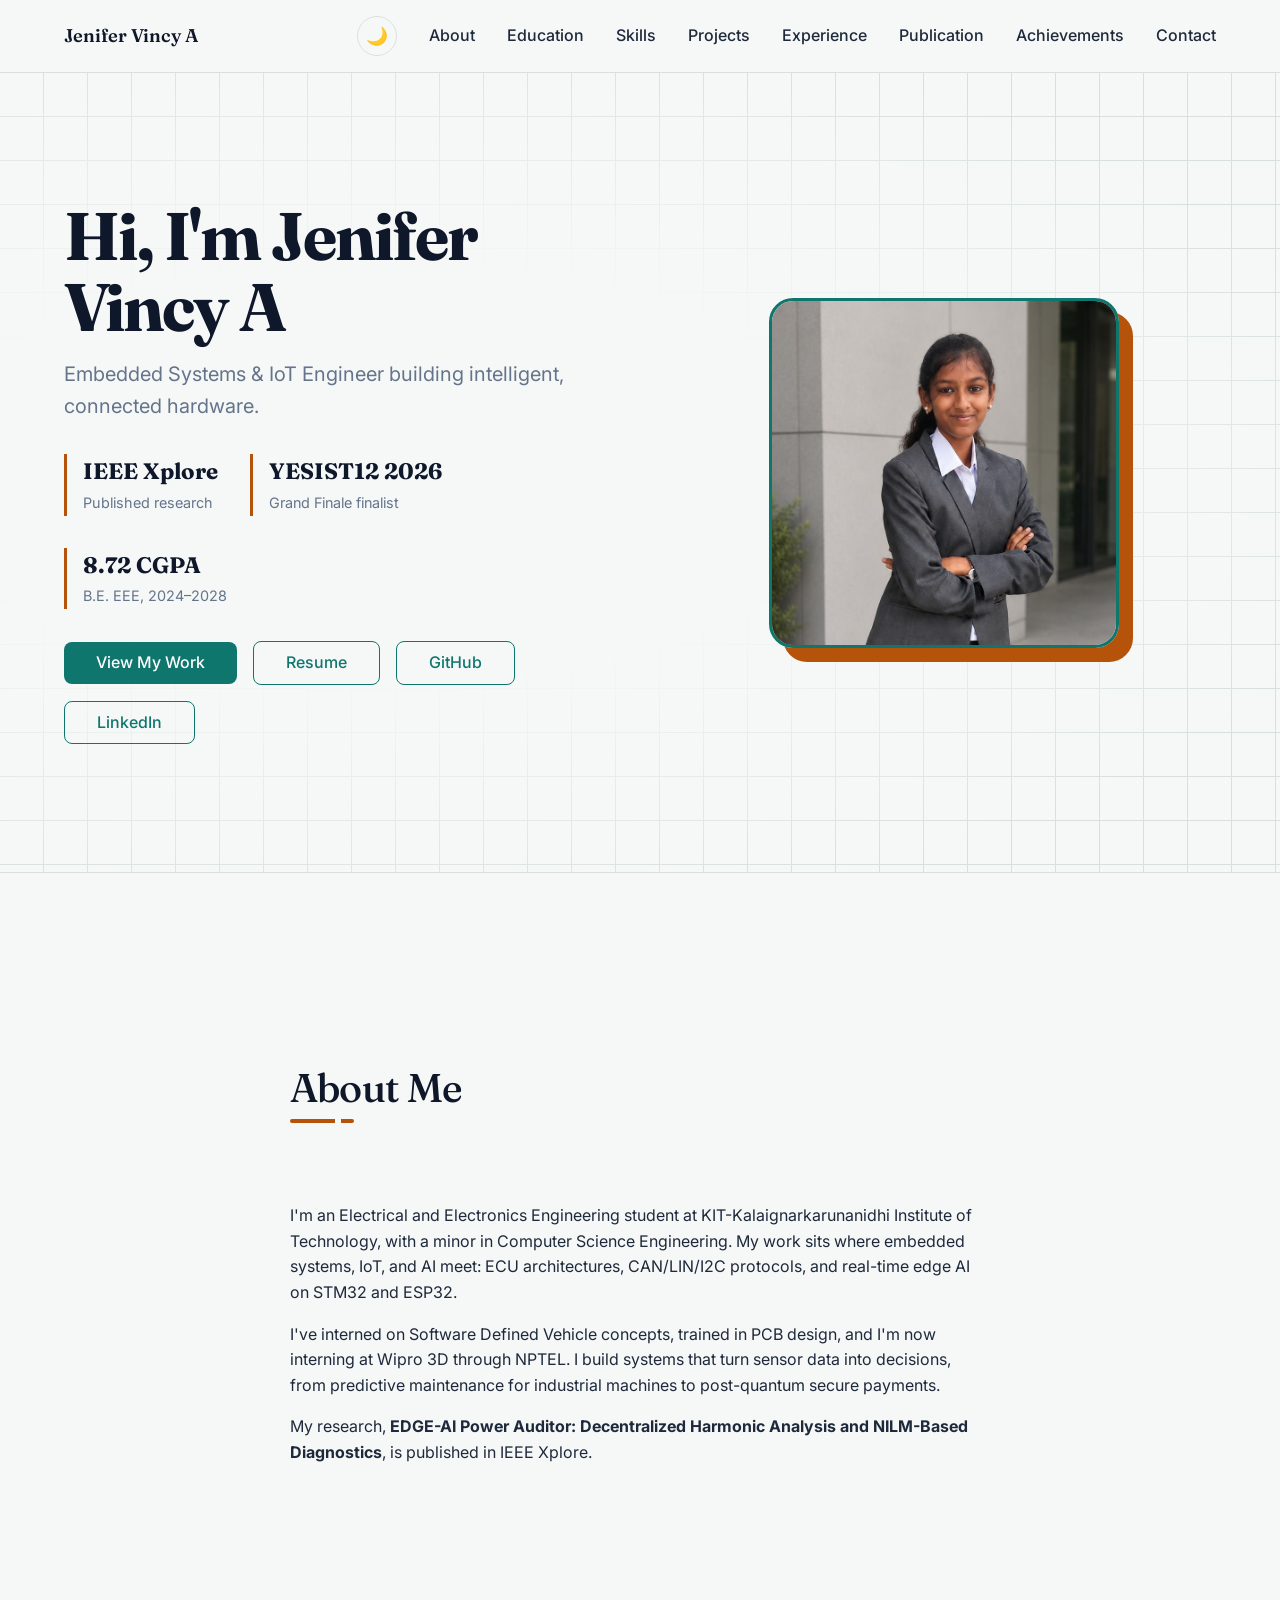
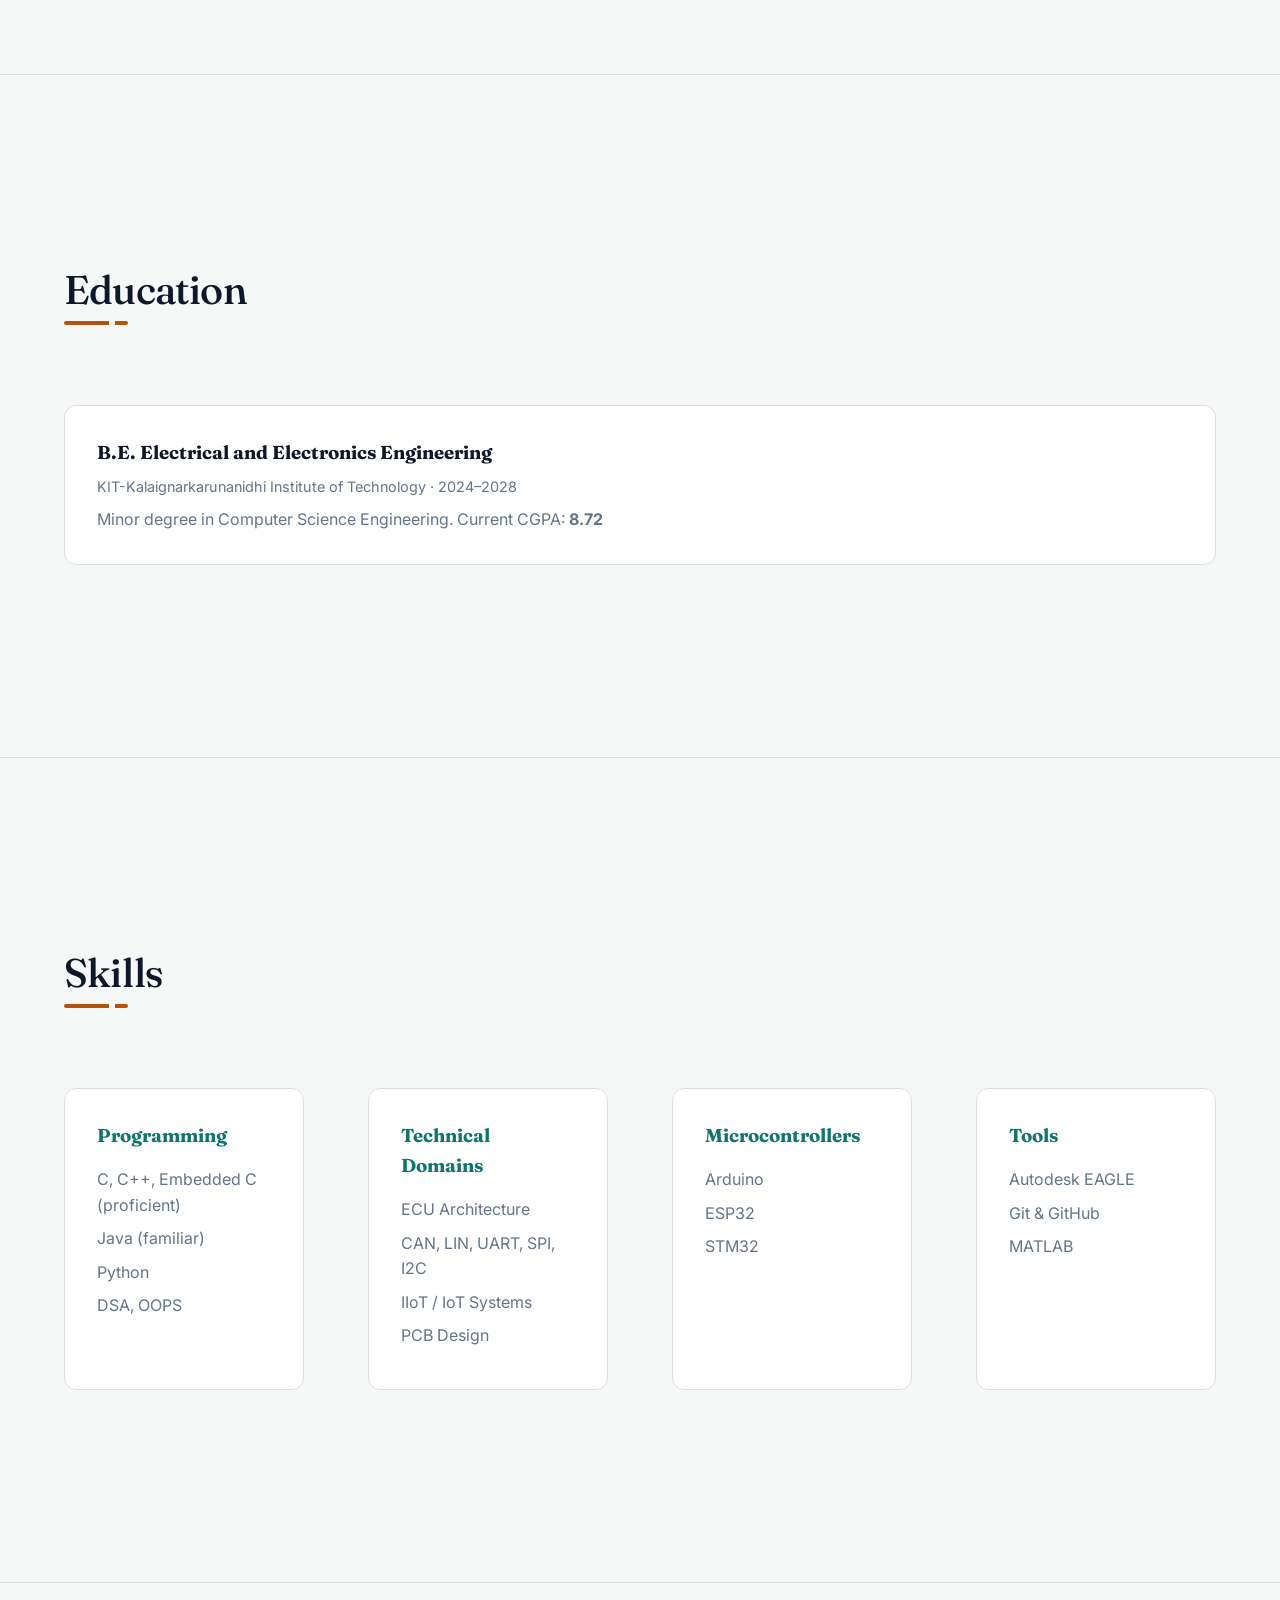
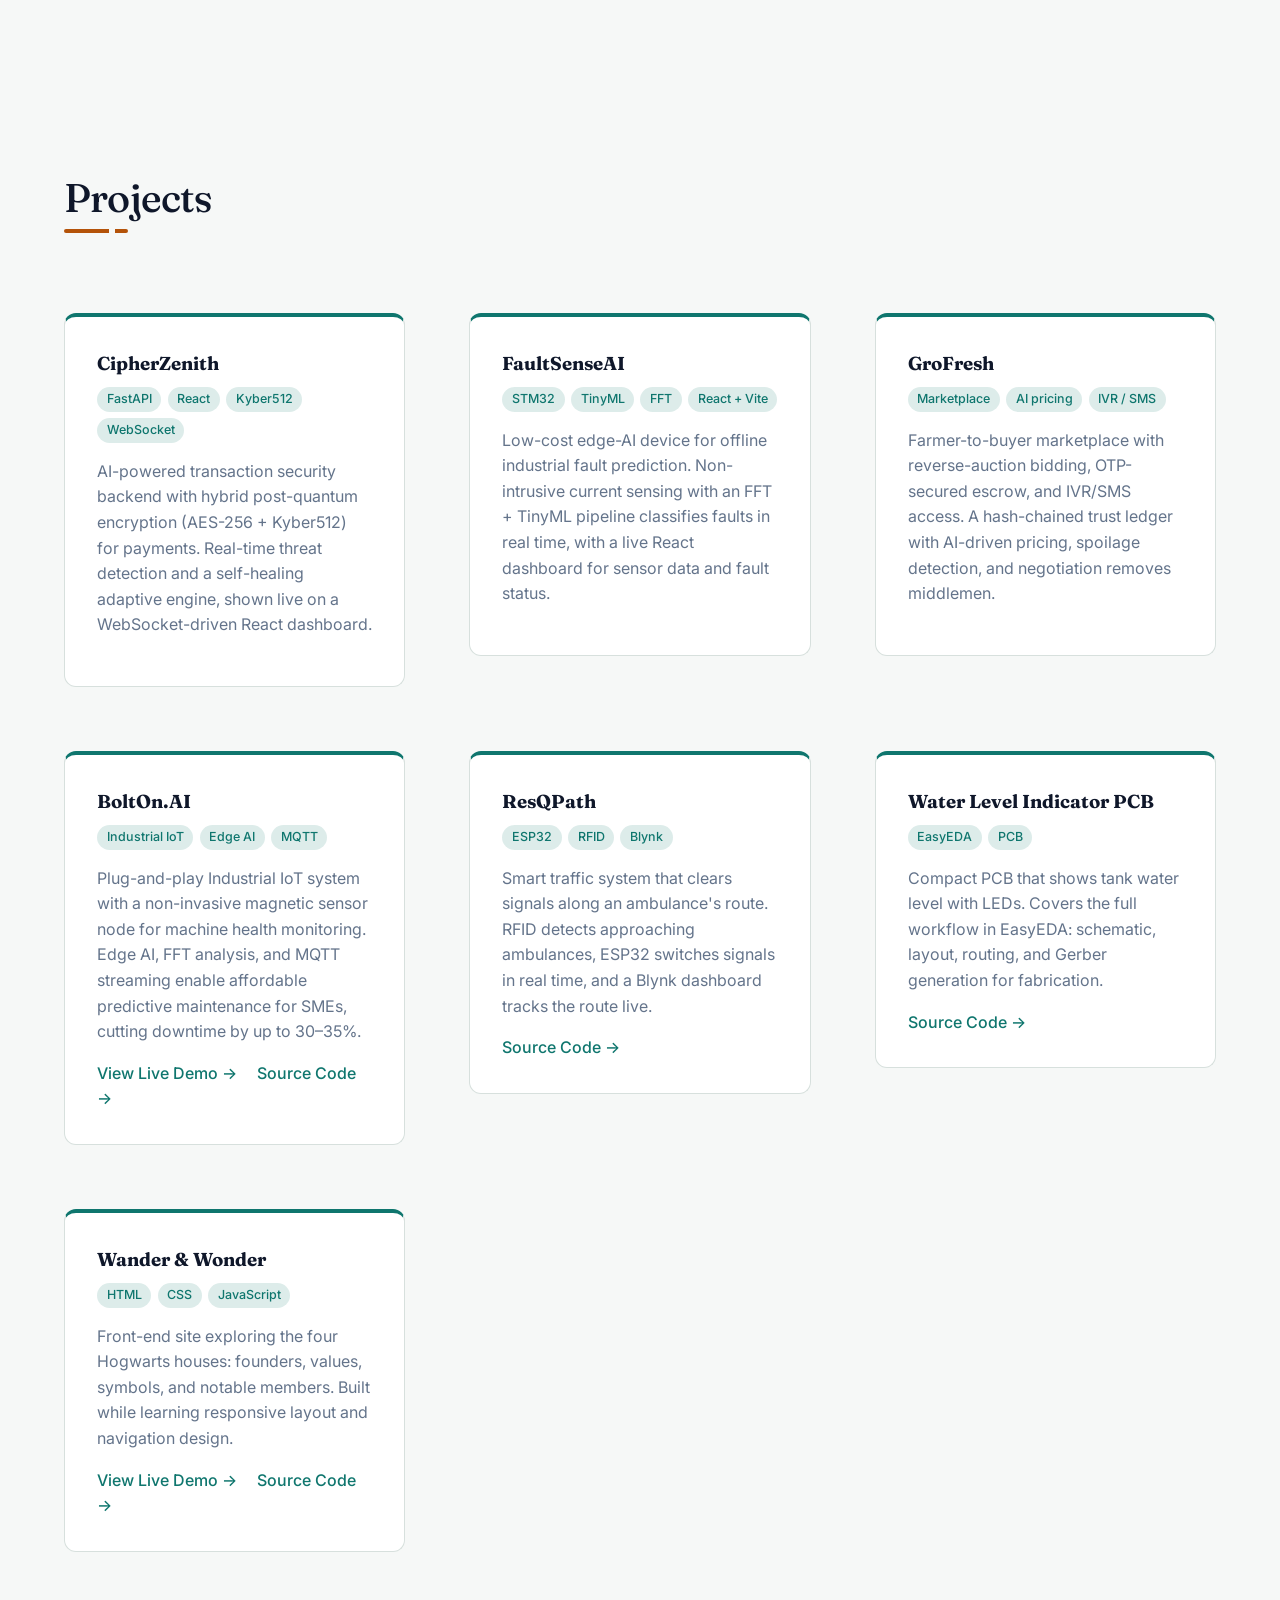
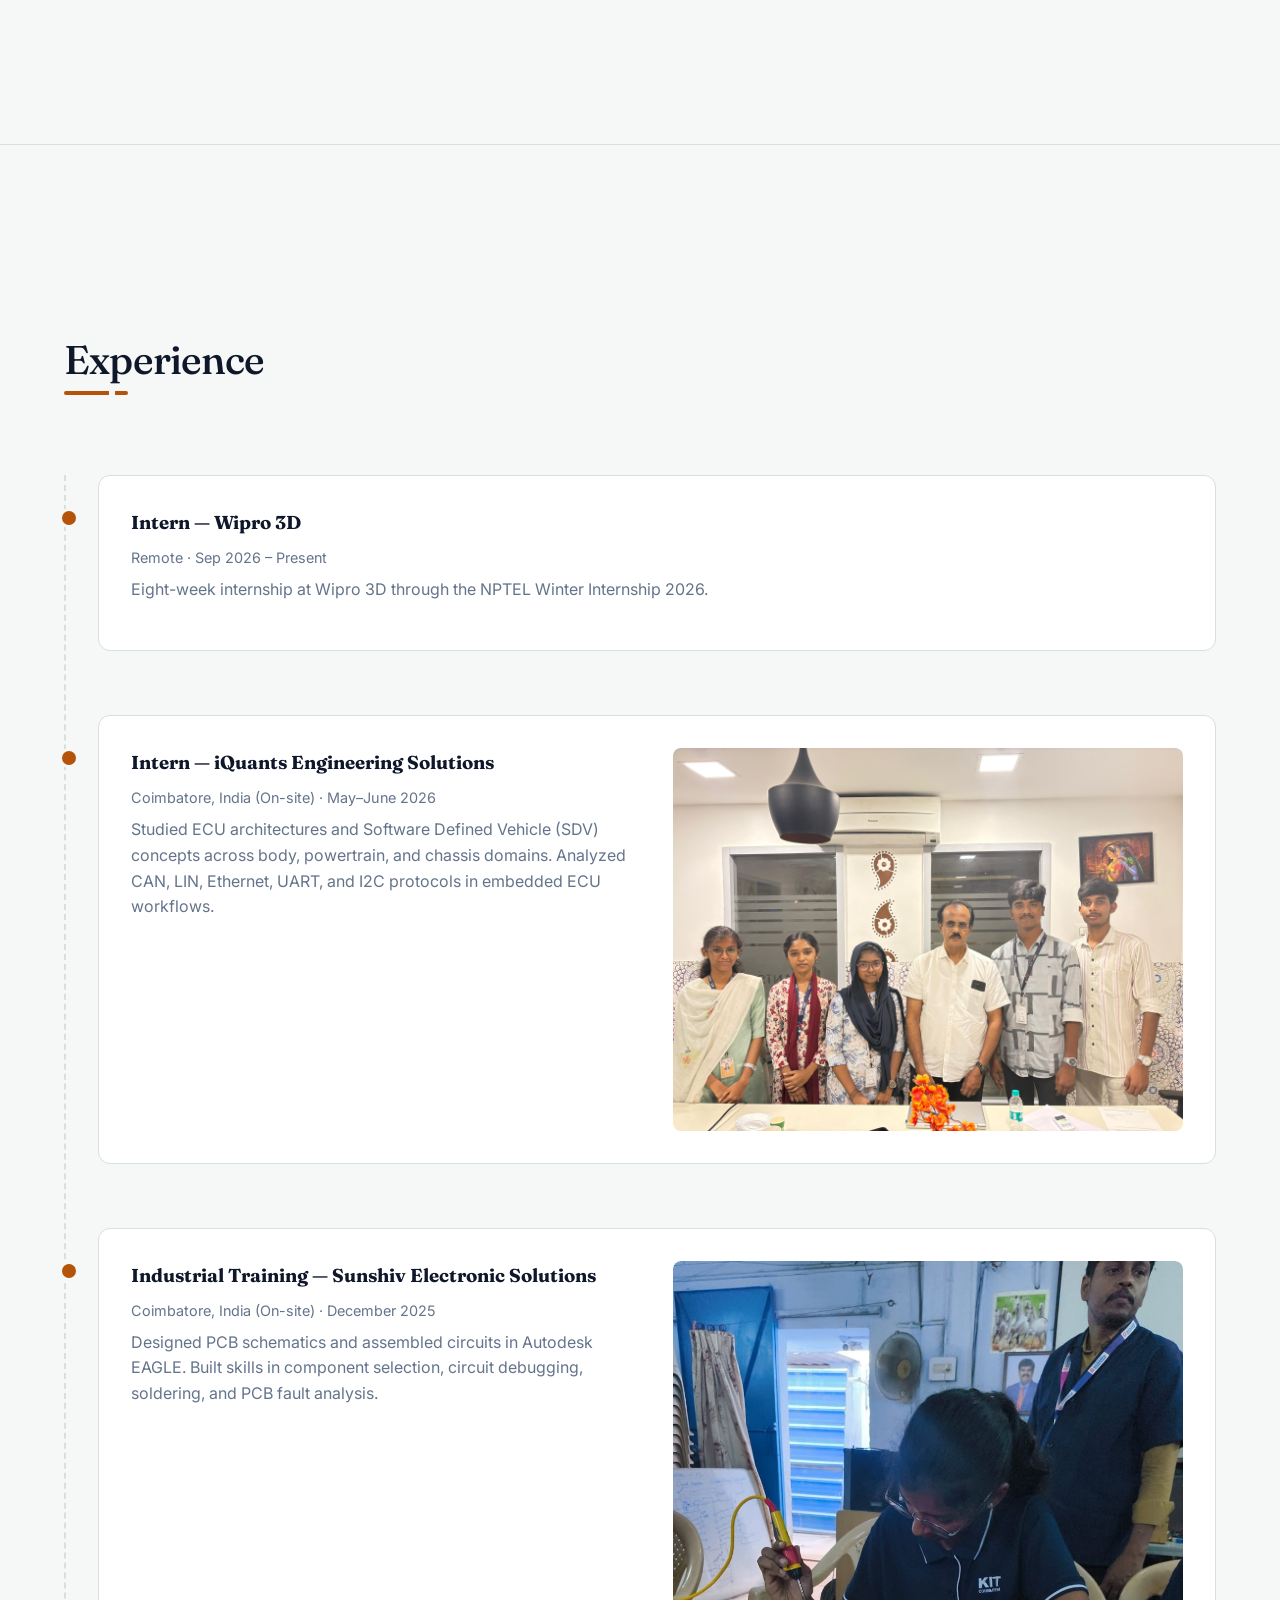
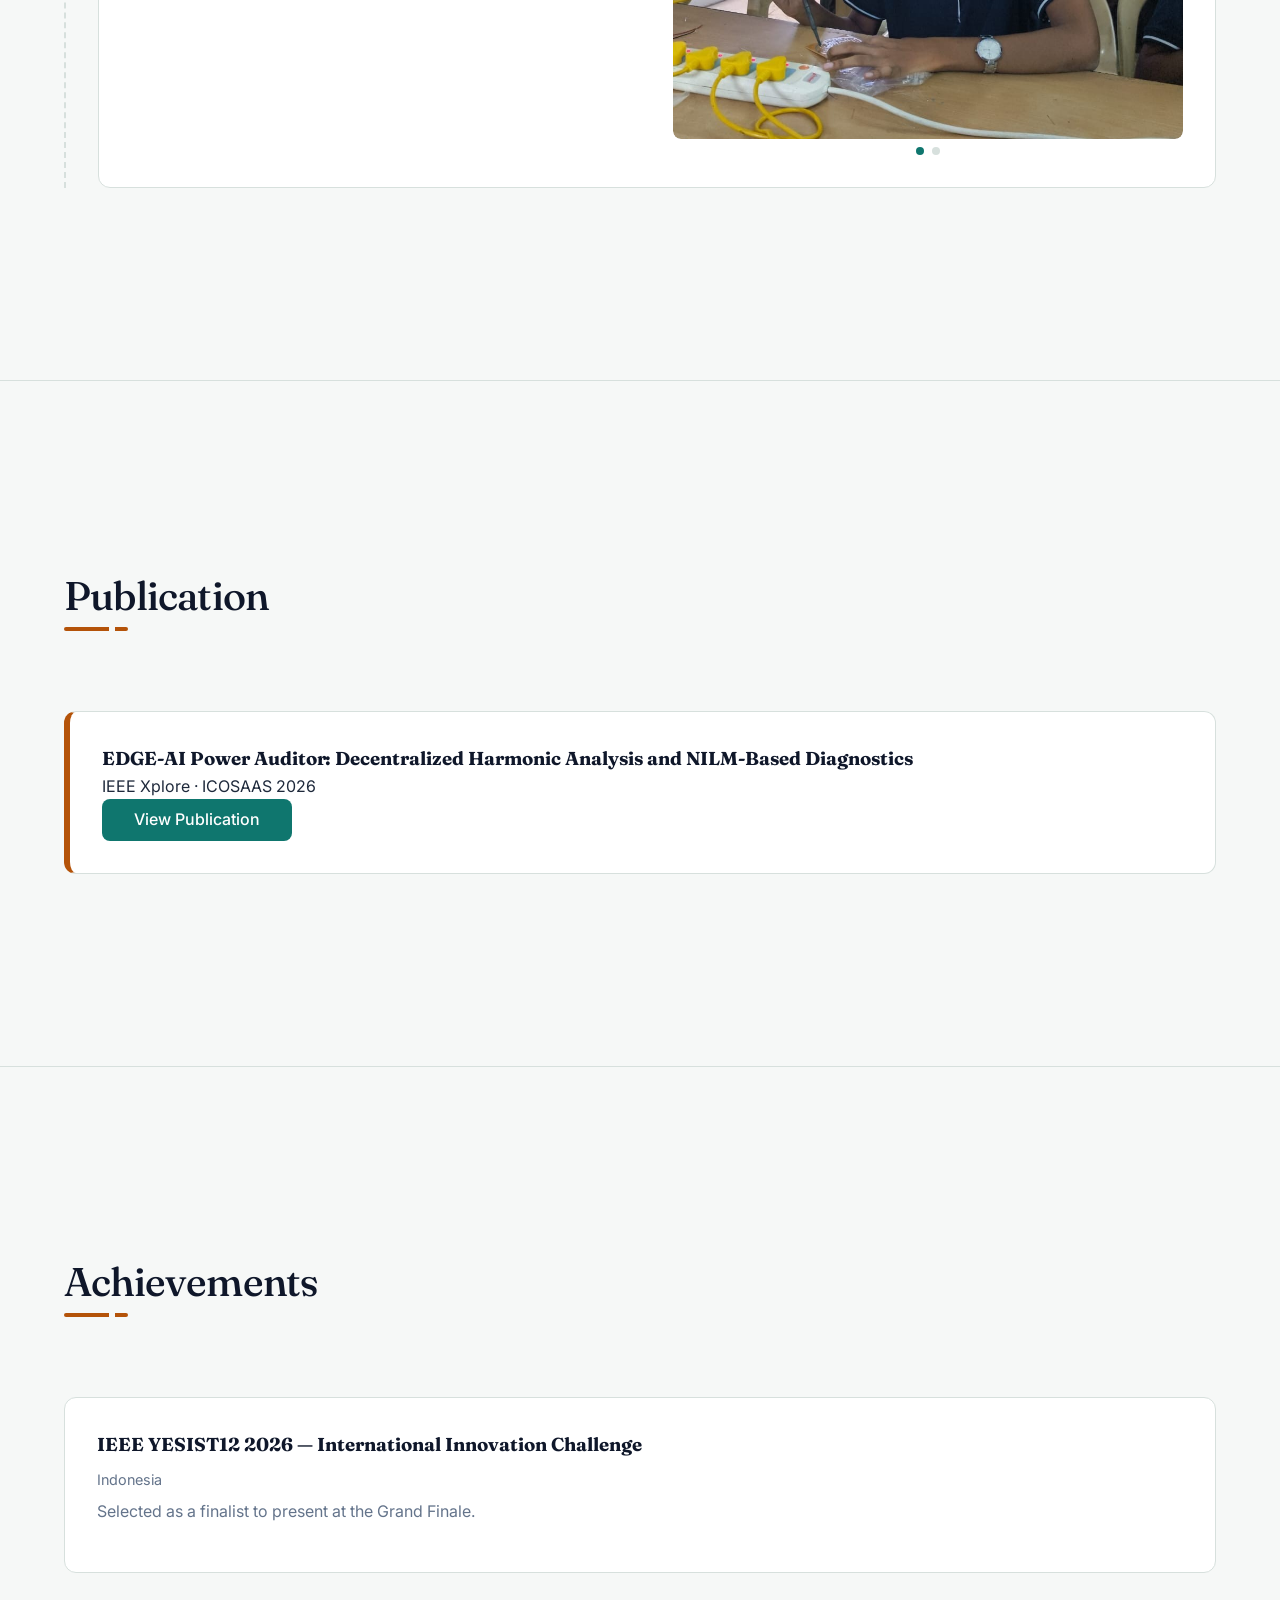
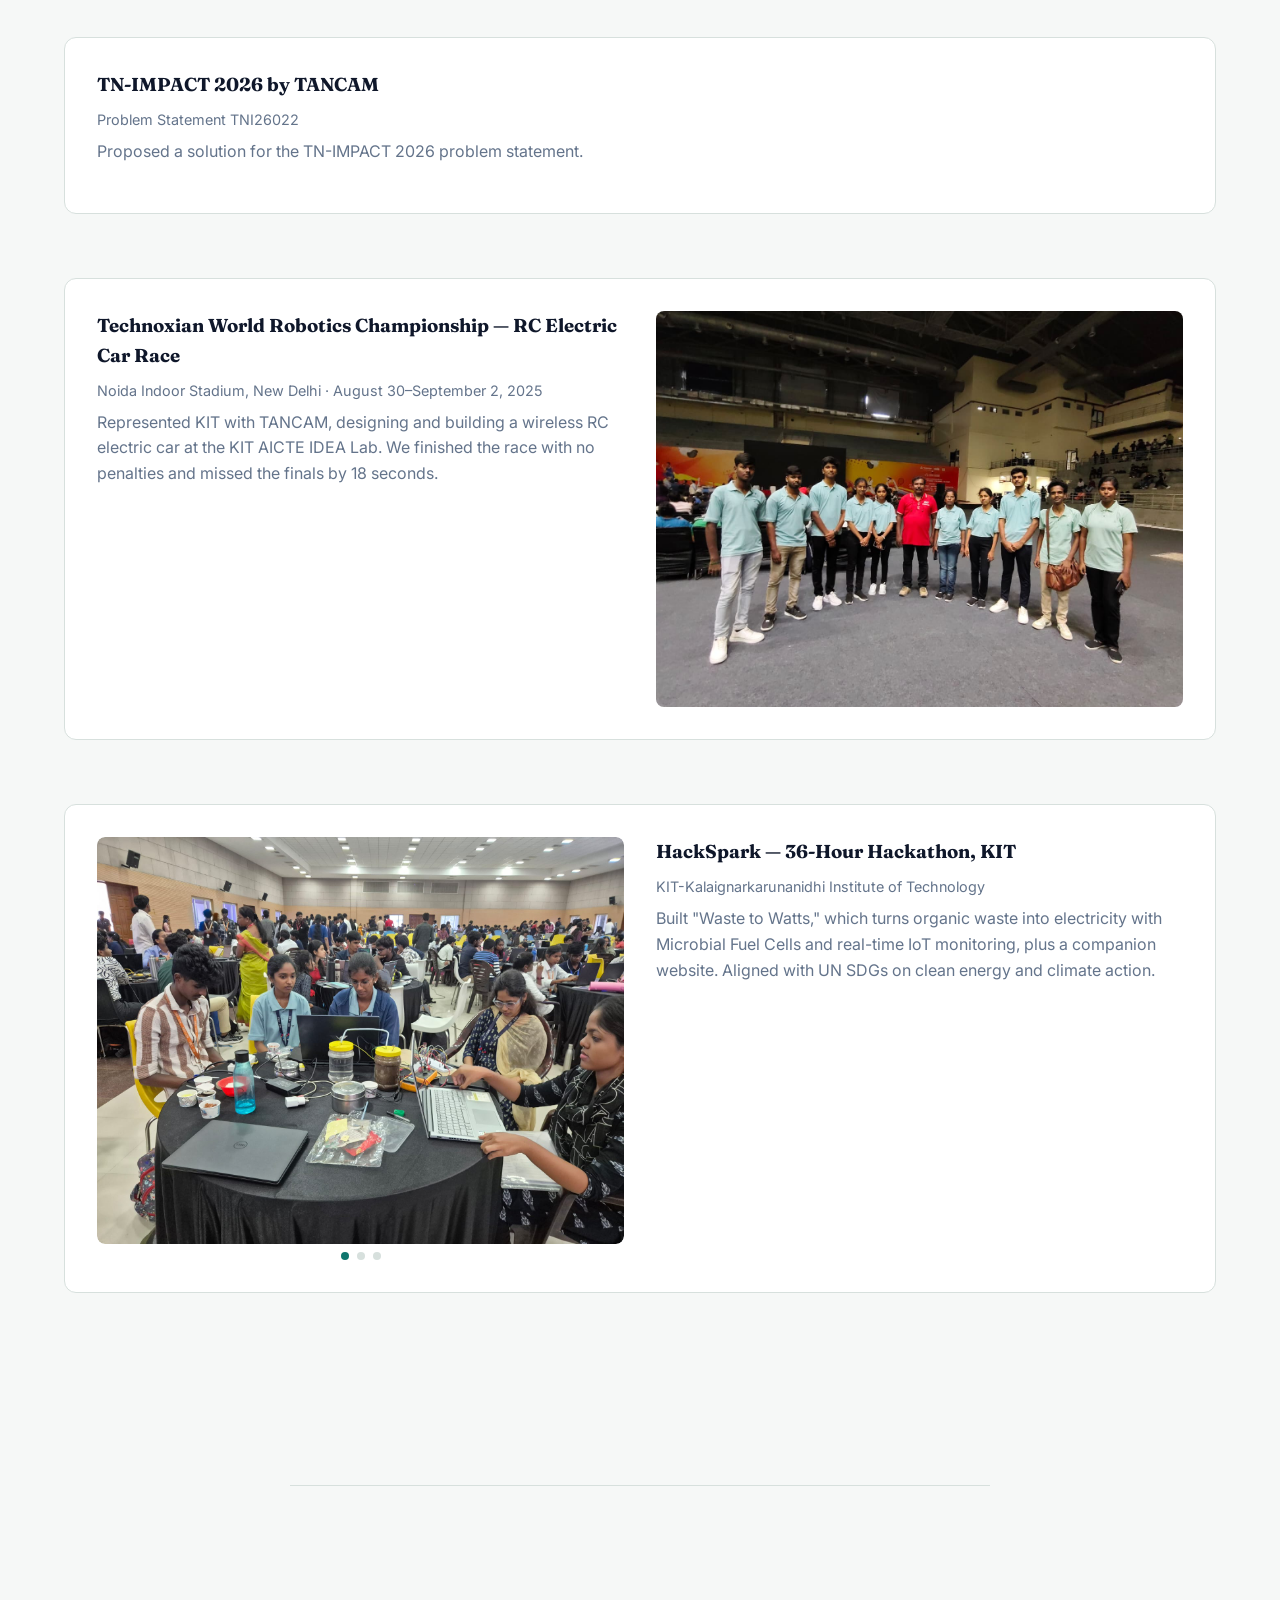
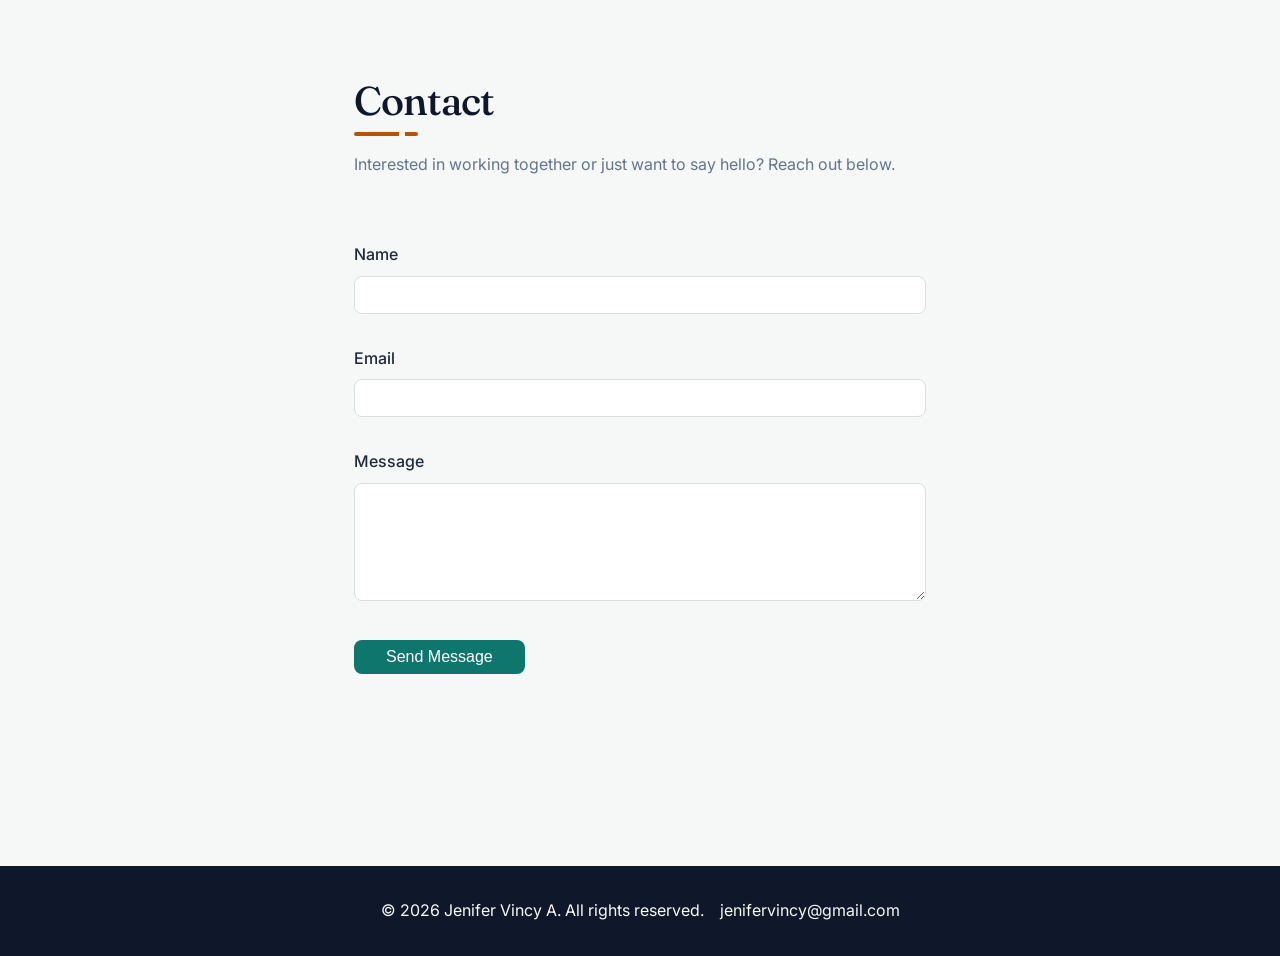
==== commit c9ab881f: "Remove certifications and competitive programming sections" ====
--- a/index.html
+++ b/index.html
@@ -222,23 +222,6 @@
   </div>
 </section>
 
-<section id="certifications" class="reveal">
-  <h2>Certifications &amp; Courses</h2>
-  <div class="card-grid two">
-    <div class="cert-card"><h3>Technology Commercialization &amp; New Product Development</h3><p>NPTEL / IIT Bombay · Elite + Gold</p></div>
-    <div class="cert-card"><h3>Google Prompting Essentials</h3><p>Coursera / Google</p></div>
-    <div class="cert-card"><h3>Python Foundation</h3><p>Infosys Springboard</p></div>
-  </div>
-</section>
-
-<section id="coding" class="reveal">
-  <h2>Competitive Programming</h2>
-  <div class="card-grid two">
-    <div class="cert-card"><h3>CodeChef</h3><p><span class="coding-num">1193</span> max rating · 1535 DSA max rating · 800+ solved · 1 Star</p></div>
-    <div class="cert-card"><h3>LeetCode</h3><p><span class="coding-num">1707</span> max rating · 280+ solved · 4 badges</p></div>
-  </div>
-</section>
-
 <section id="contact" class="reveal">
   <h2>Contact</h2>
   <p>Interested in working together or just want to say hello? Reach out below.</p>
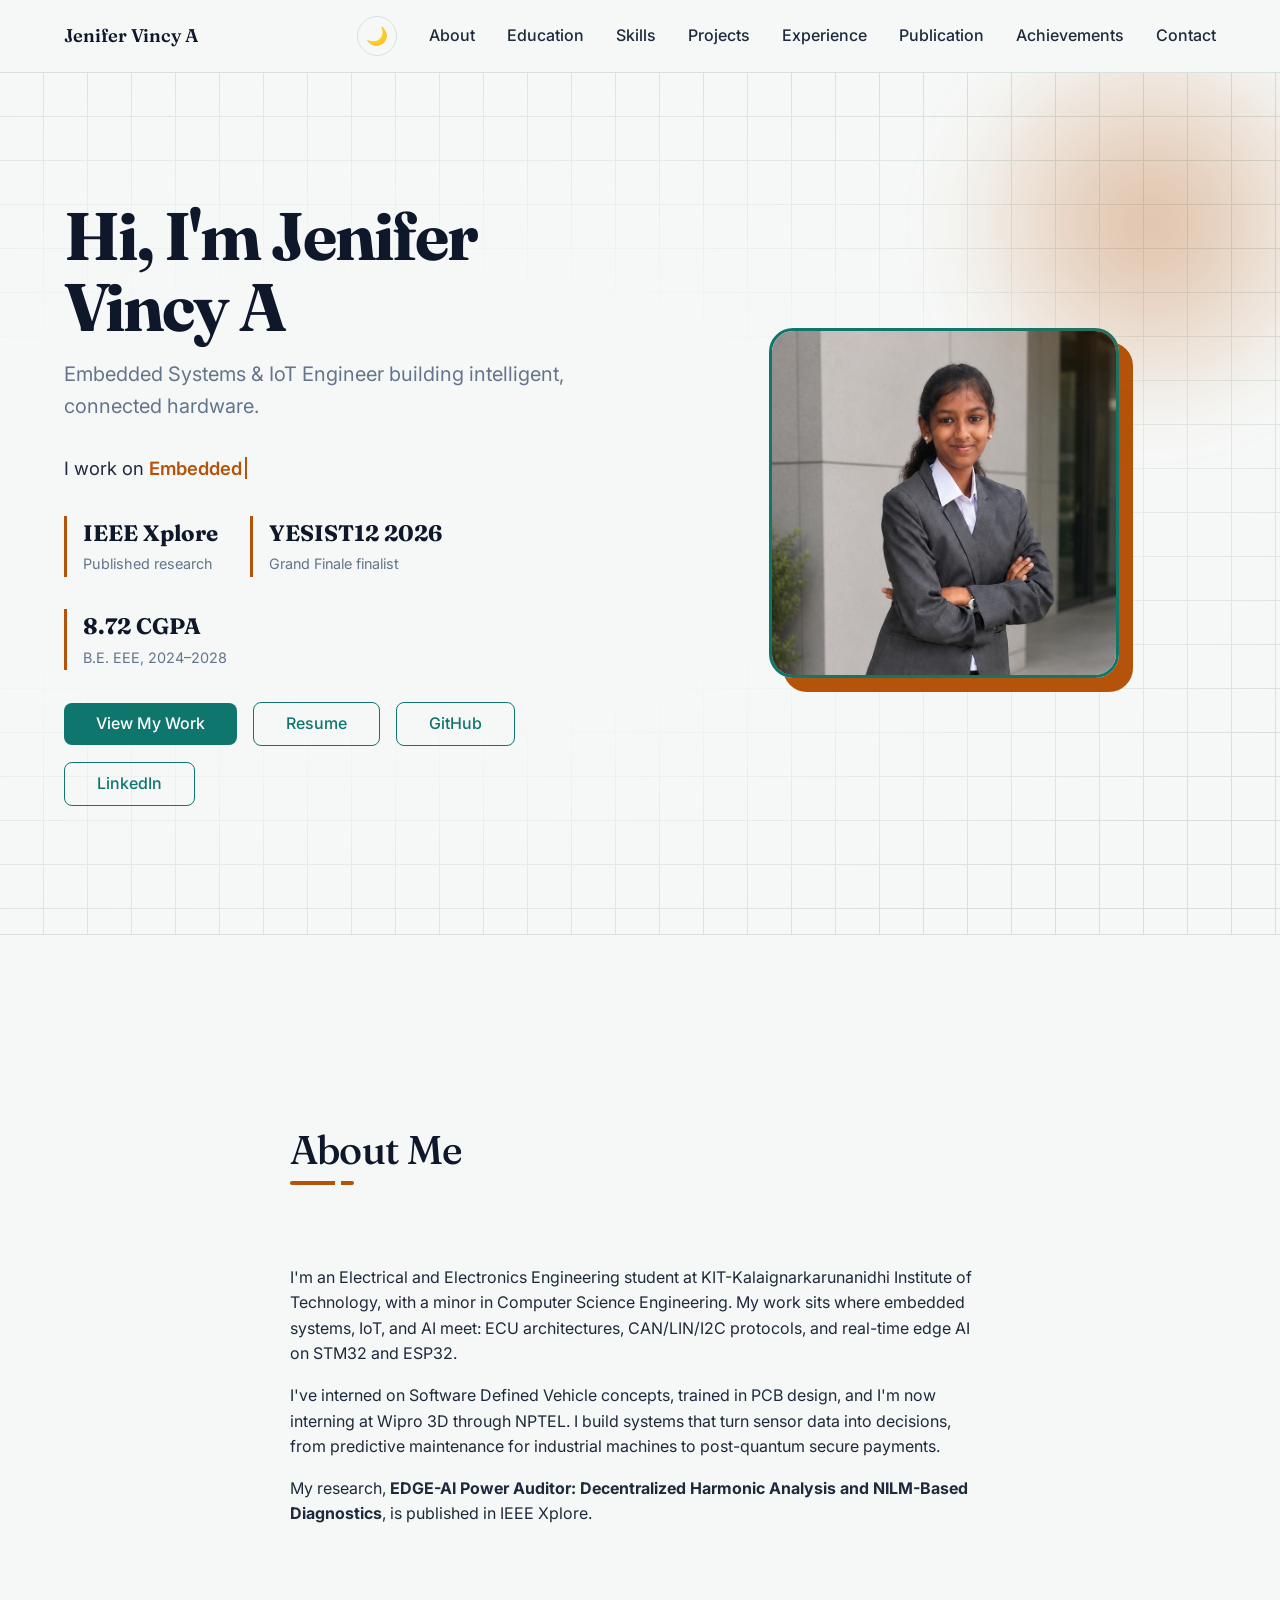
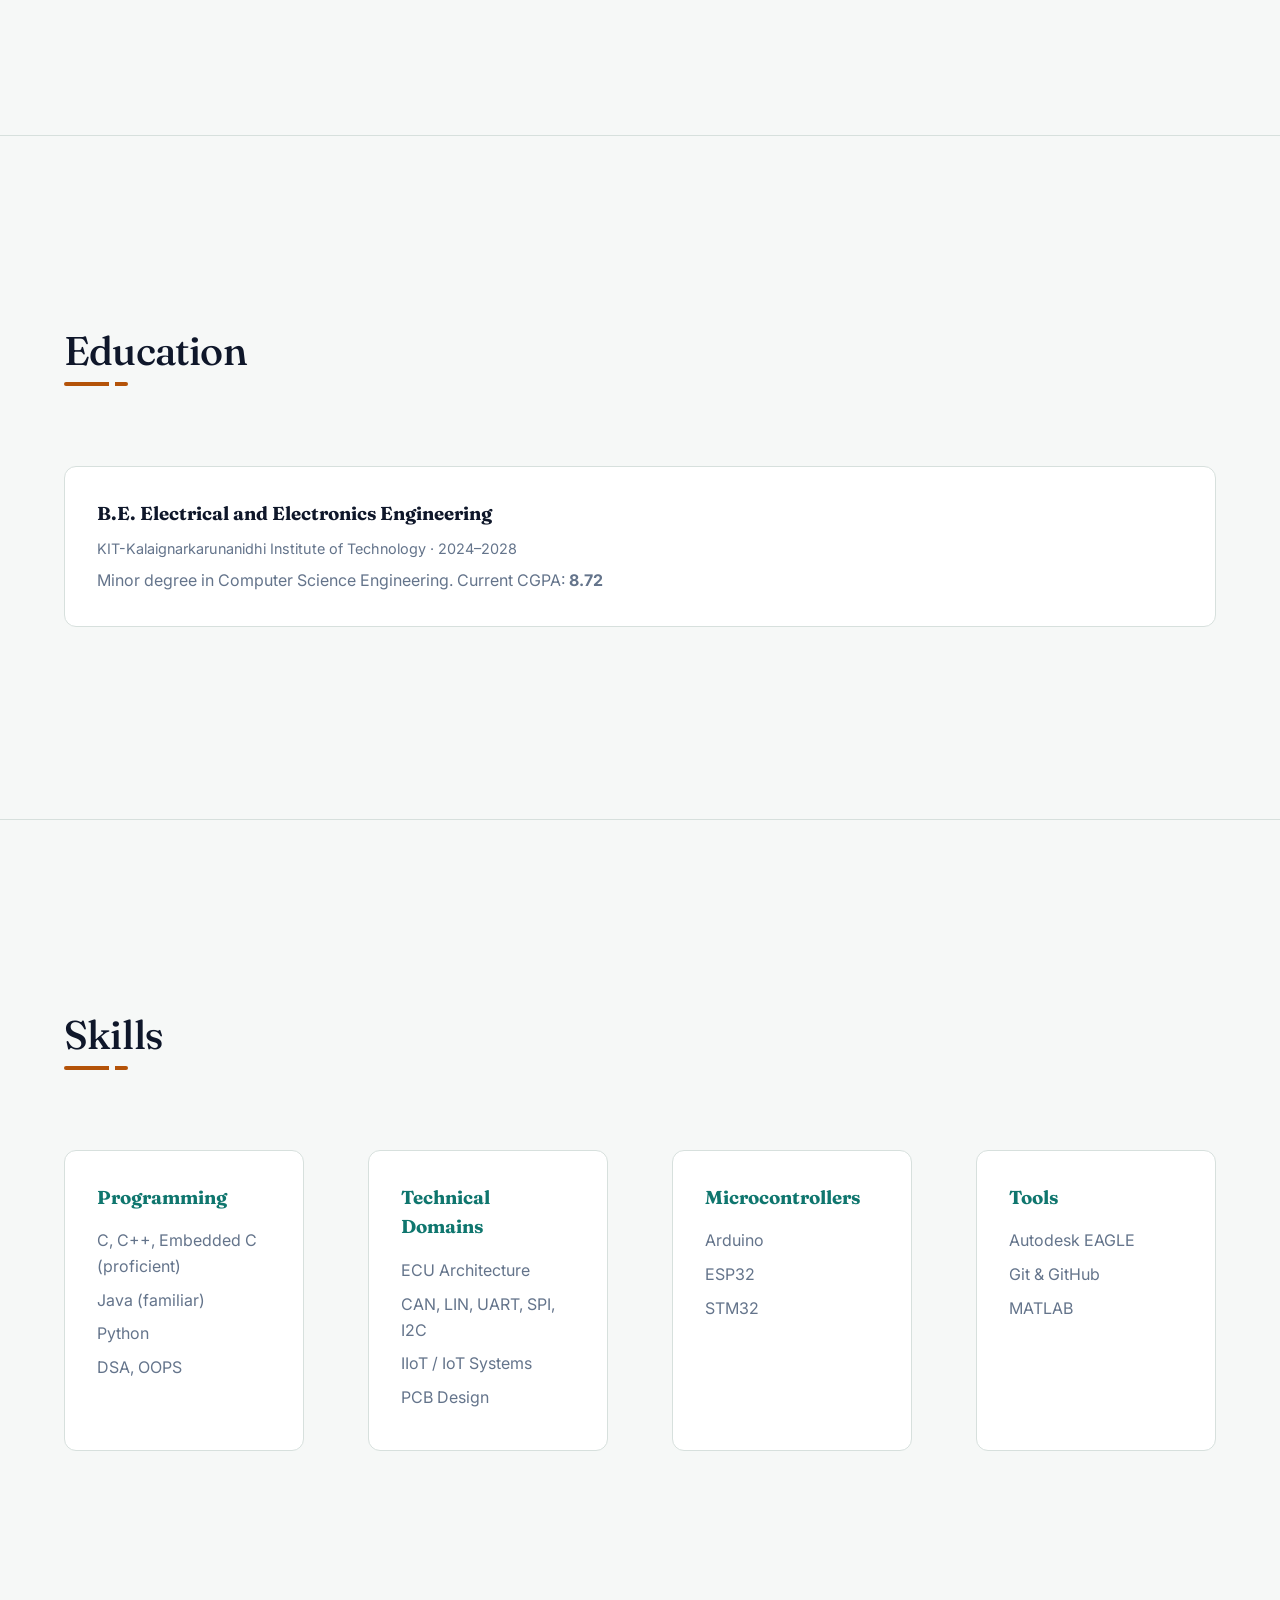
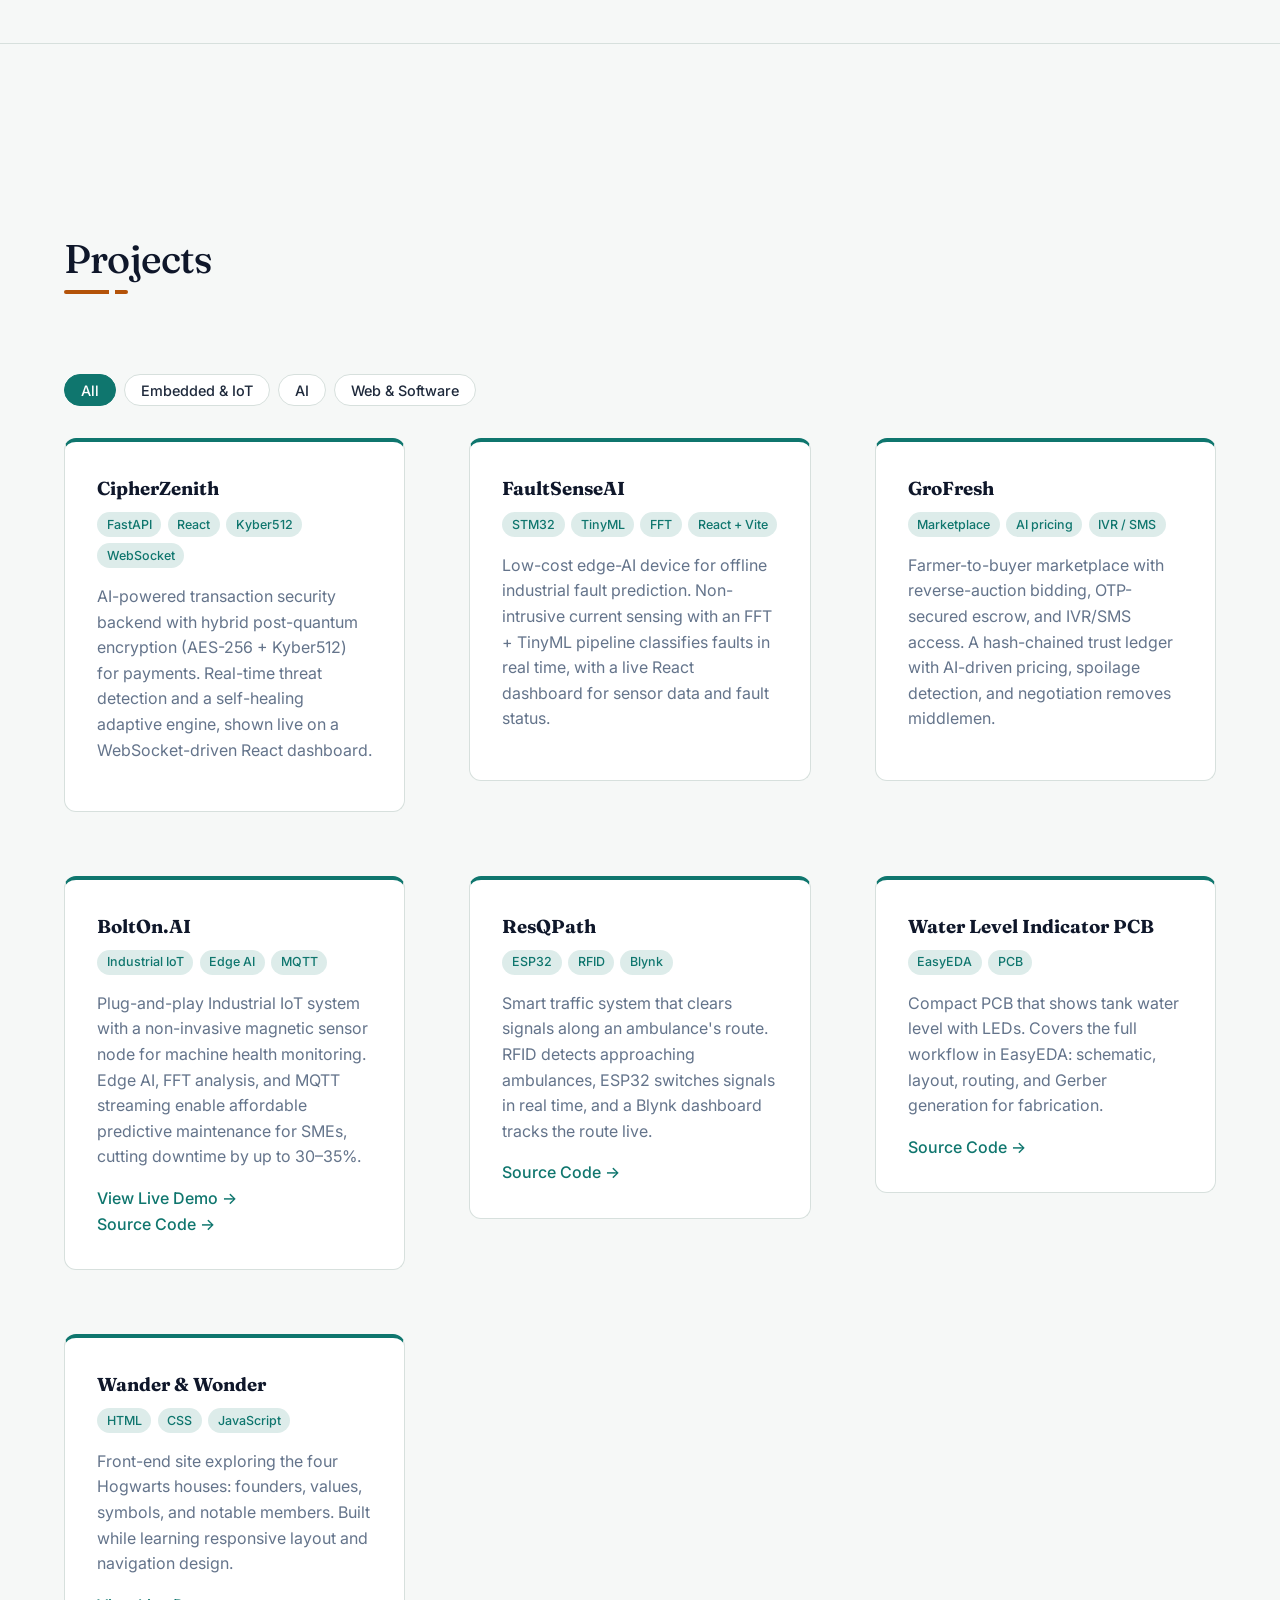
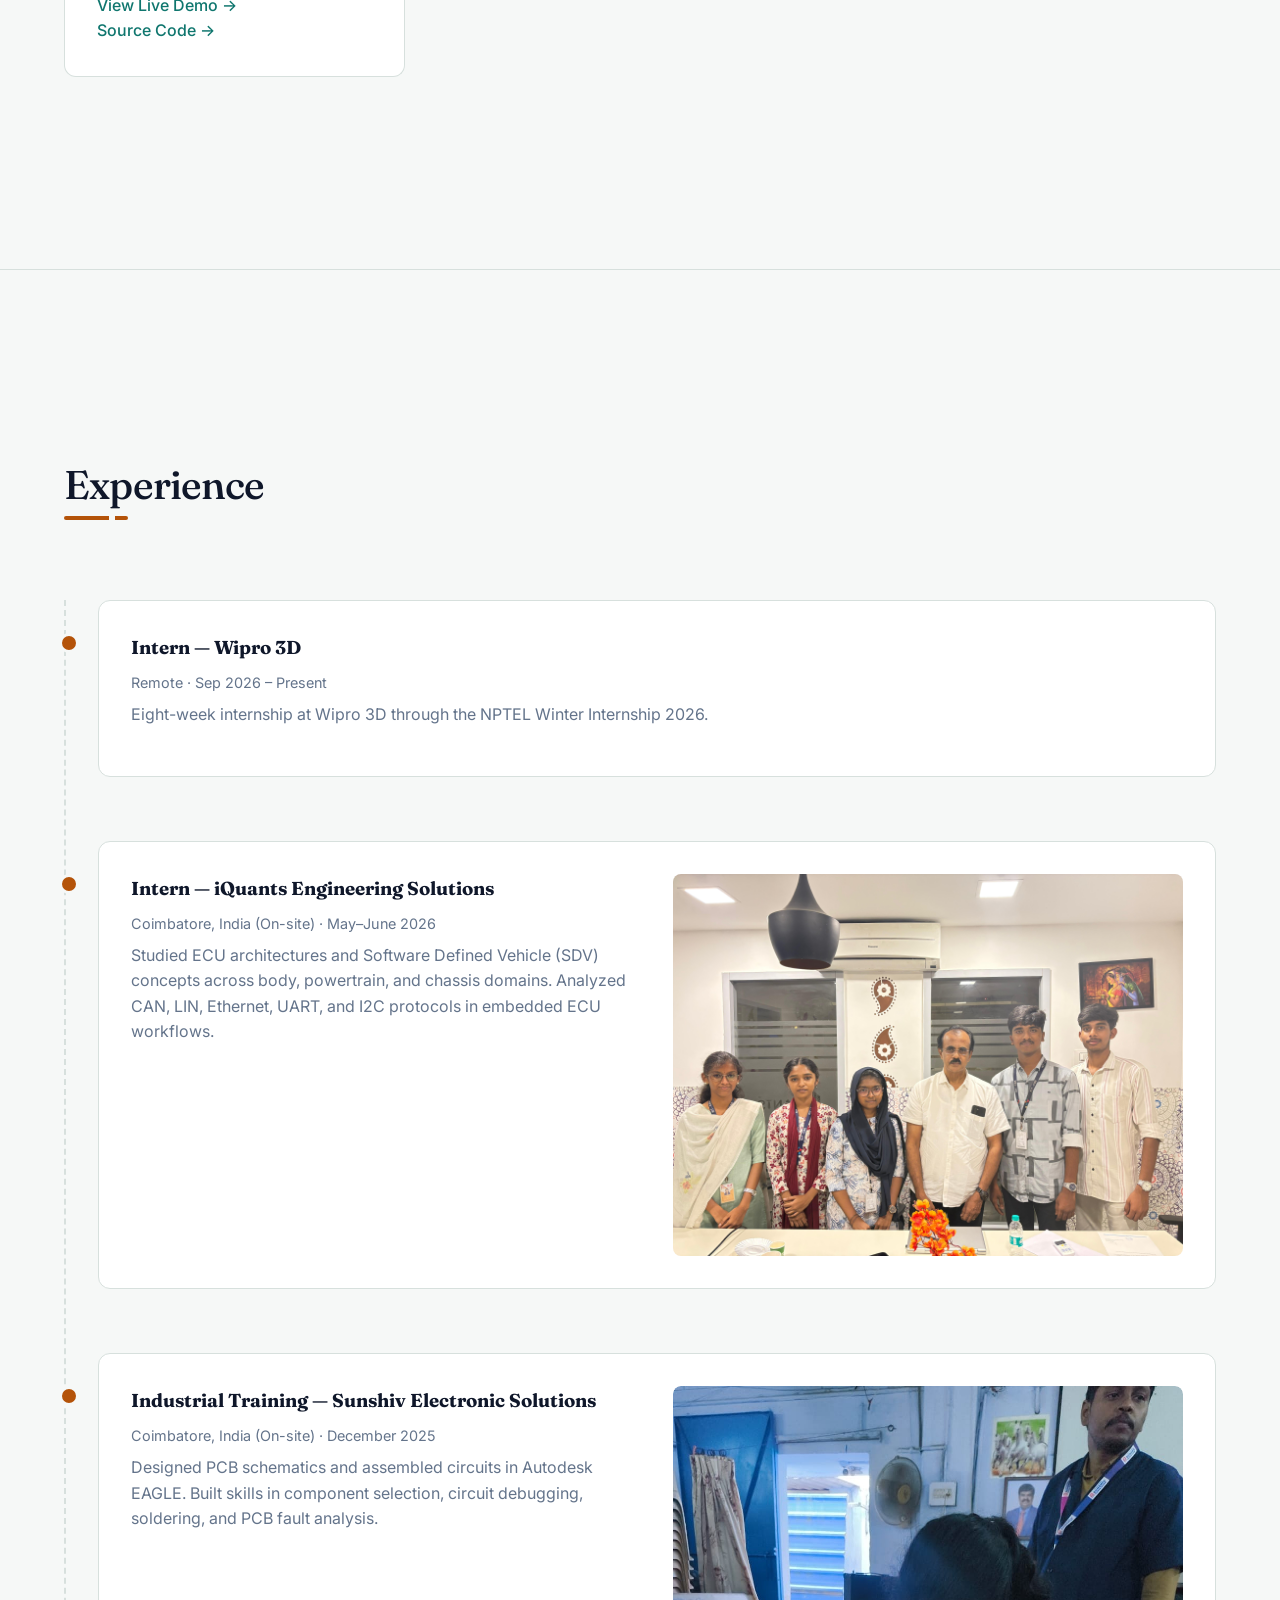
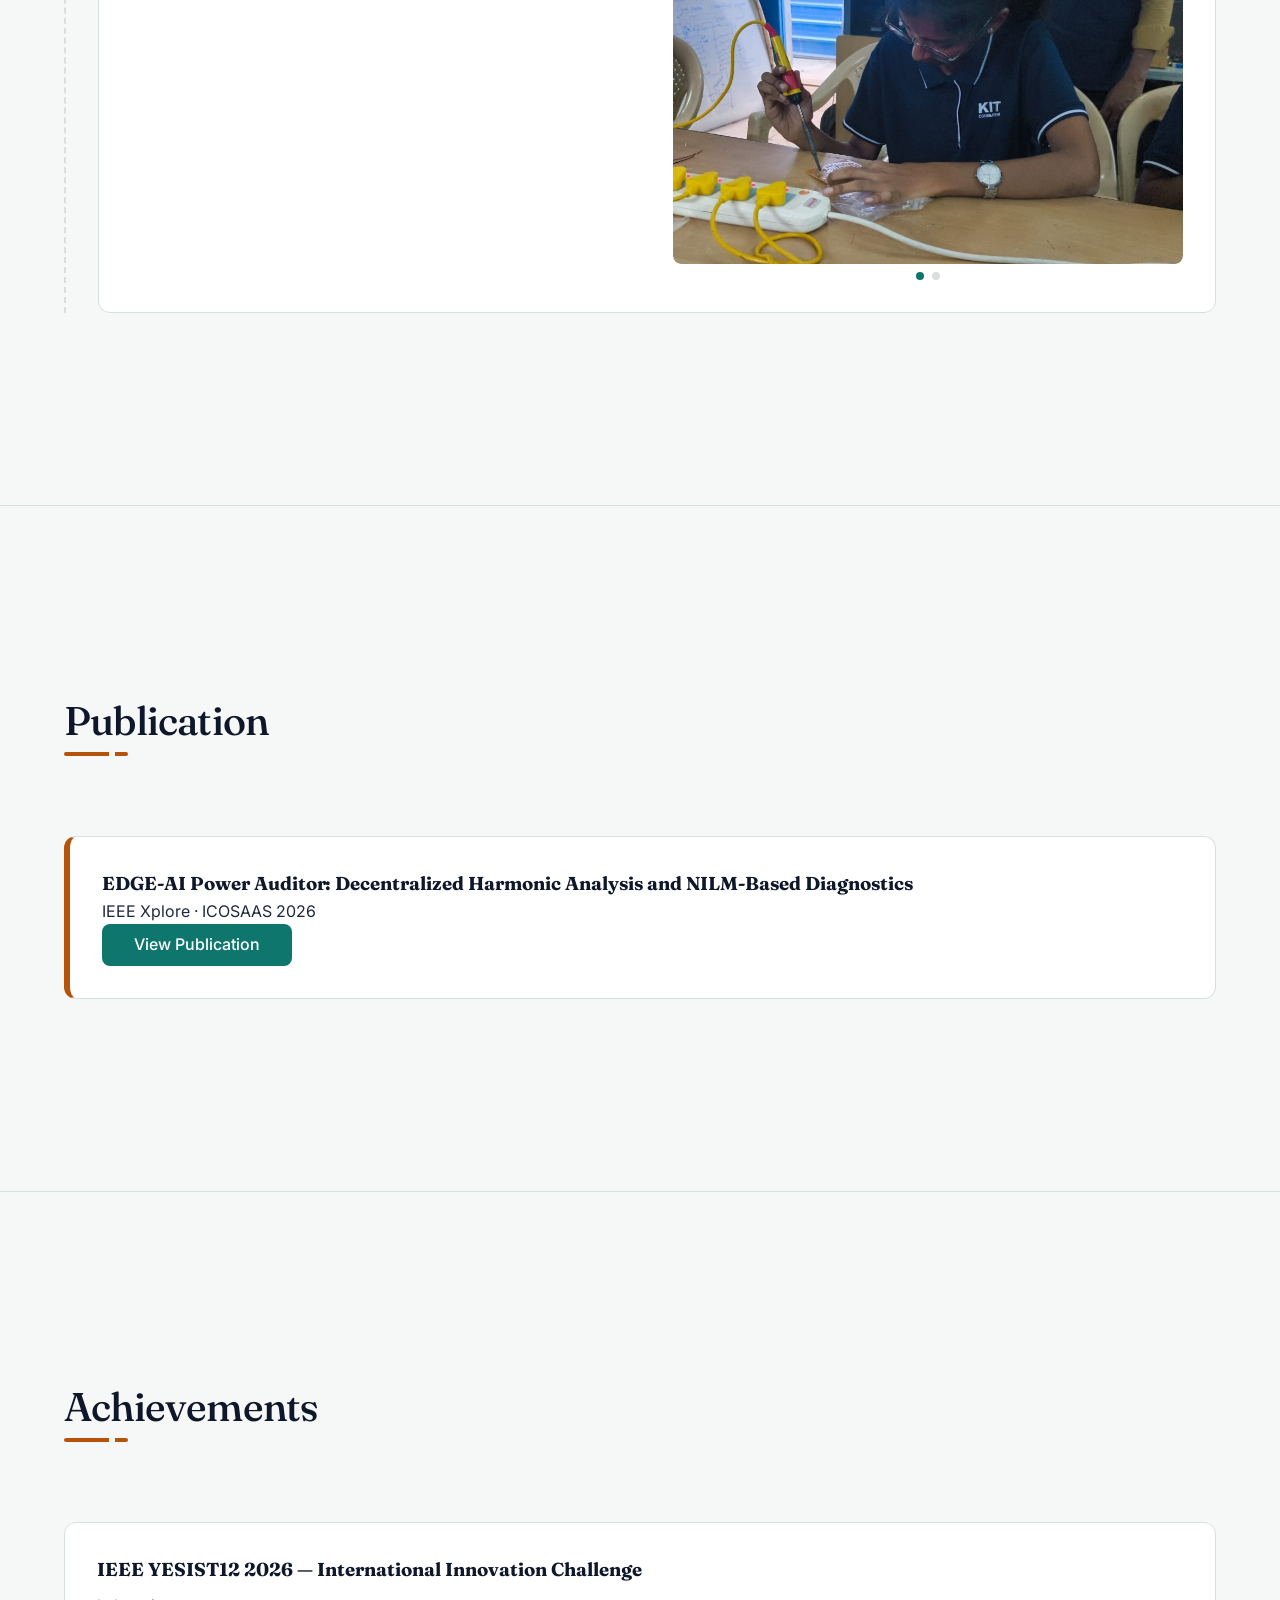
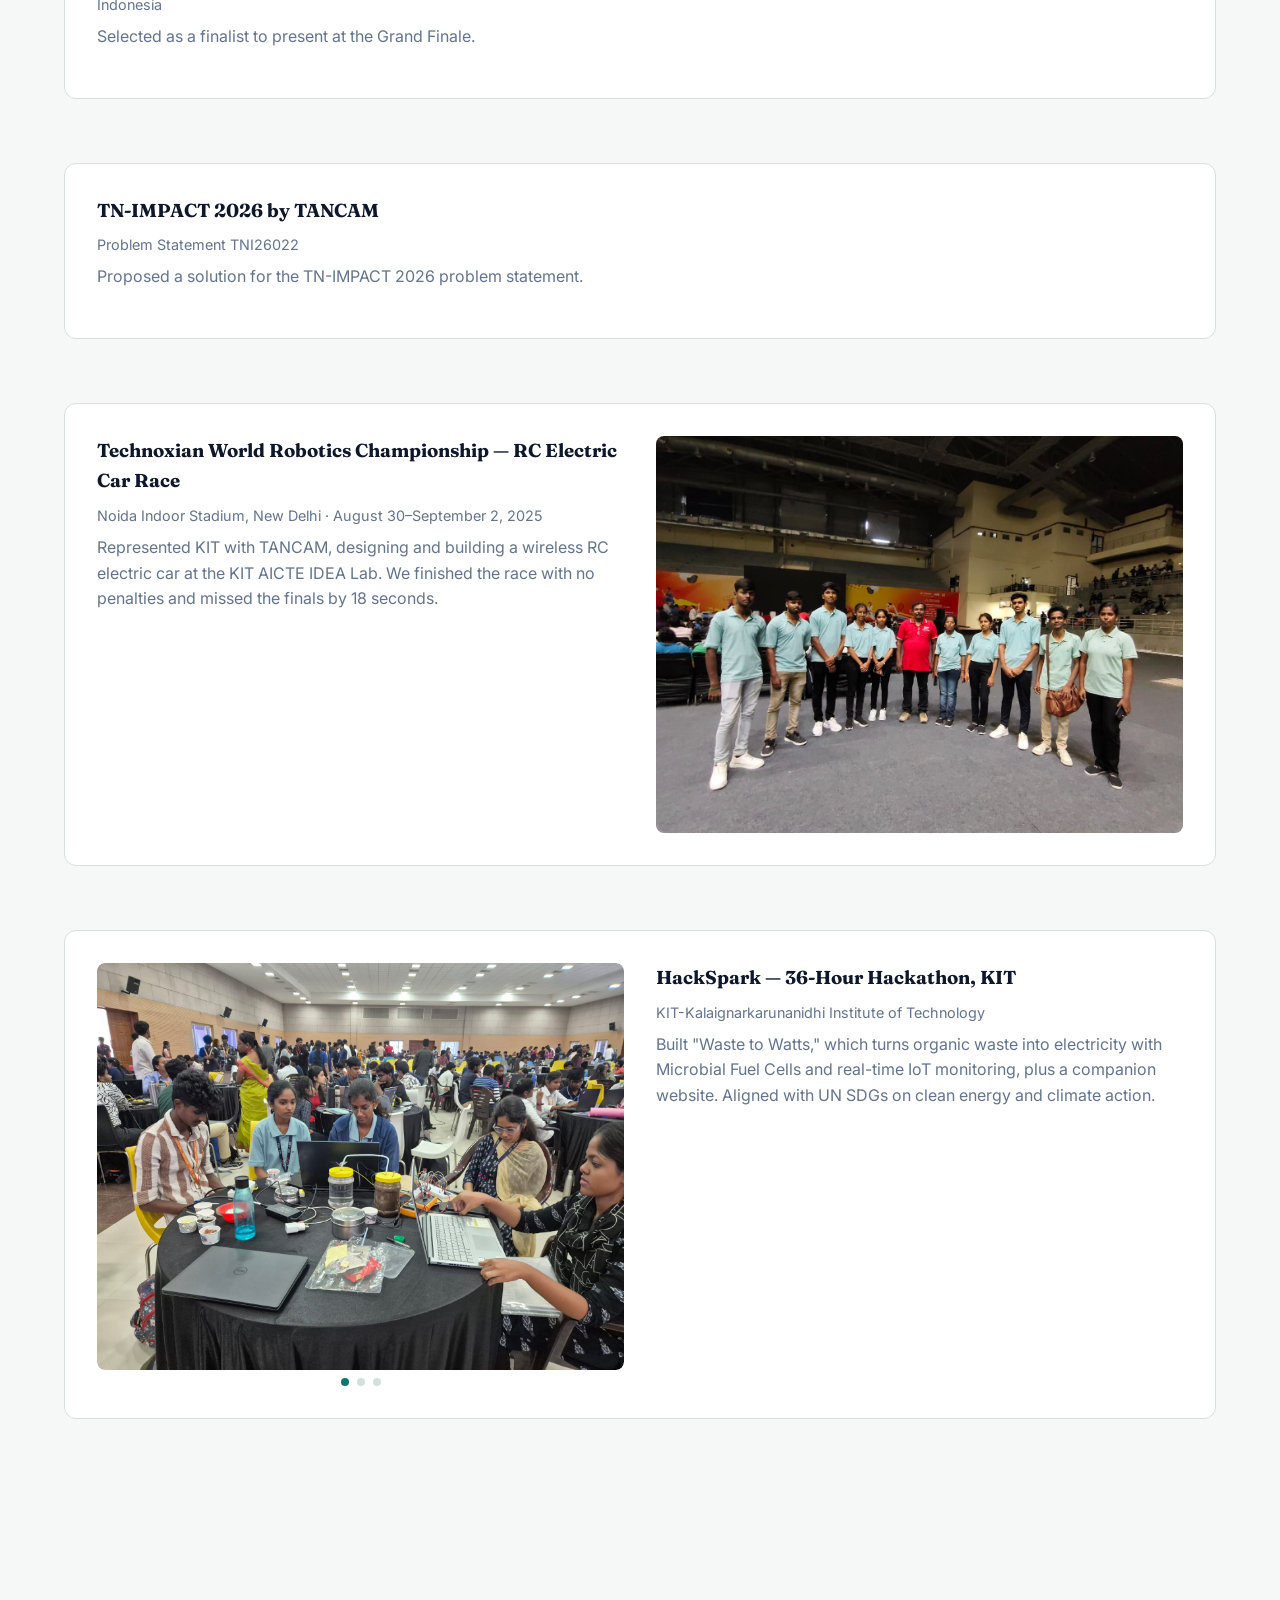
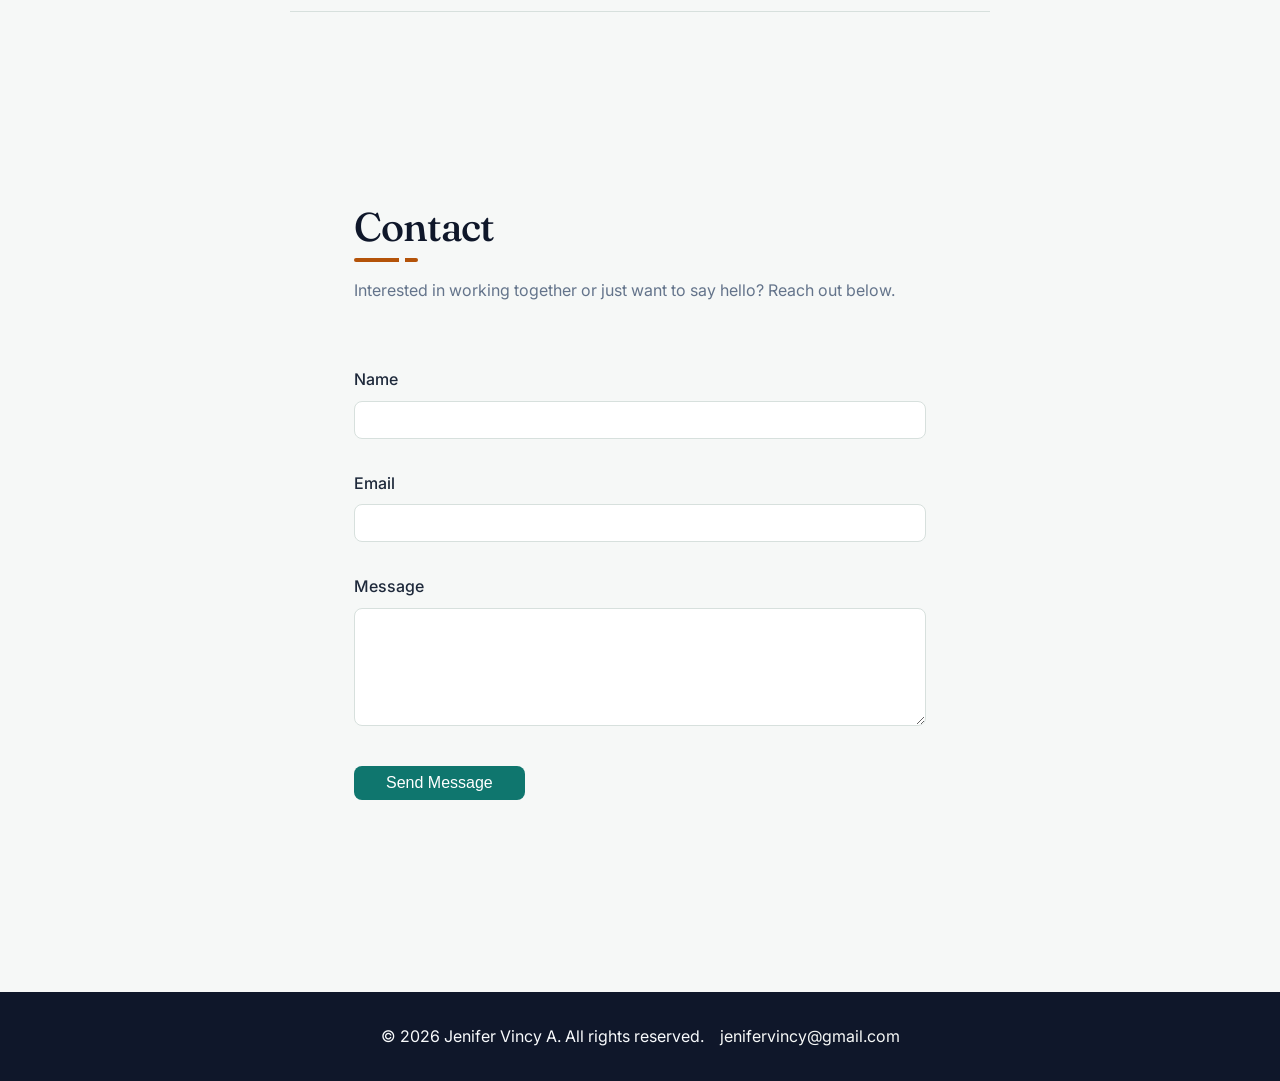
==== commit 228e3710: "Add interactive effects: typing hero, filters, spotlight, progress bar" ====
--- a/index.html
+++ b/index.html
@@ -238,5 +238,6 @@
   <a href="mailto:jenifervincy@gmail.com" class="footer-email">jenifervincy@gmail.com</a>
 </footer>
 <script src="js/script.js"></script>
+<script src="js/enhance.js"></script>
 </body>
 </html>
--- a/css/enhance.css
+++ b/css/enhance.css
@@ -43,3 +43,28 @@
 .coding-num{font-family:var(--font-heading);font-size:2rem;color:var(--color-primary)}
 .reveal{transform:translateY(16px)}
 @media (max-width:768px){#publication,#certifications,#coding{padding:var(--space-lg) var(--space-sm)}.hero-image img{box-shadow:8px 8px 0 var(--copper)}#experience .experience-card:nth-child(even){flex-direction:column-reverse}}
+
+/* ===== Engagement upgrade ===== */
+#progress{position:fixed;top:0;left:0;height:4px;width:0;background:linear-gradient(90deg,var(--color-primary),var(--copper));z-index:300}
+#totop{position:fixed;right:1.2rem;bottom:1.2rem;width:2.8rem;height:2.8rem;border-radius:50%;border:2px solid var(--copper);background:var(--color-card);color:var(--copper);font-size:1.2rem;cursor:pointer;opacity:0;pointer-events:none;transform:translateY(10px);transition:.25s;z-index:200}
+#totop.show{opacity:1;pointer-events:auto;transform:none}
+#totop:hover{background:var(--copper);color:#fff}
+#hero::after{content:"";position:absolute;width:420px;height:420px;right:-80px;top:-60px;background:radial-gradient(circle,color-mix(in srgb,var(--copper) 35%,transparent),transparent 70%);filter:blur(30px);animation:drift 9s ease-in-out infinite;pointer-events:none}
+@keyframes drift{50%{transform:translate(-50px,50px)}}
+.hero-image img{animation:bob 6s ease-in-out infinite}
+@keyframes bob{50%{transform:translateY(-12px) rotate(-1deg)}}
+.typed-line{font-size:1.15rem;margin-bottom:var(--space-sm);color:var(--color-text)}
+.typed{color:var(--copper);font-weight:600;border-right:2px solid var(--copper);padding-right:3px;animation:blink 1s step-end infinite}
+@keyframes blink{50%{border-color:transparent}}
+.filters{display:flex;flex-wrap:wrap;gap:var(--space-xs);margin-bottom:var(--space-md)}
+.filters button{font:500 .9rem var(--font-body);padding:.4rem 1rem;border-radius:999px;border:1.5px solid var(--color-border);background:var(--color-card);color:var(--color-text);cursor:pointer;transition:.2s}
+.filters button:hover{border-color:var(--copper)}
+.filters button.on{background:var(--color-primary);border-color:var(--color-primary);color:#fff}
+[data-theme="dark"] .filters button.on{color:#06201c}
+.project-card.hide{display:none}
+.project-card,.achievement-card{position:relative;overflow:hidden}
+.project-card::after,.achievement-card::after{content:"";position:absolute;inset:0;pointer-events:none;opacity:0;transition:opacity .3s;background:radial-gradient(320px circle at var(--mx,50%) var(--my,50%),color-mix(in srgb,var(--copper) 18%,transparent),transparent 70%)}
+.project-card:hover::after,.achievement-card:hover::after{opacity:1}
+.project-card.reveal,.achievement-card.reveal,.experience-card.reveal,.skill-category.reveal,.education-card.reveal{transition:opacity .6s ease,transform .6s ease,box-shadow .25s,border-color .25s}
+.project-card a{display:inline-block;transition:transform .2s}
+.project-card a:hover{transform:translateX(4px)}
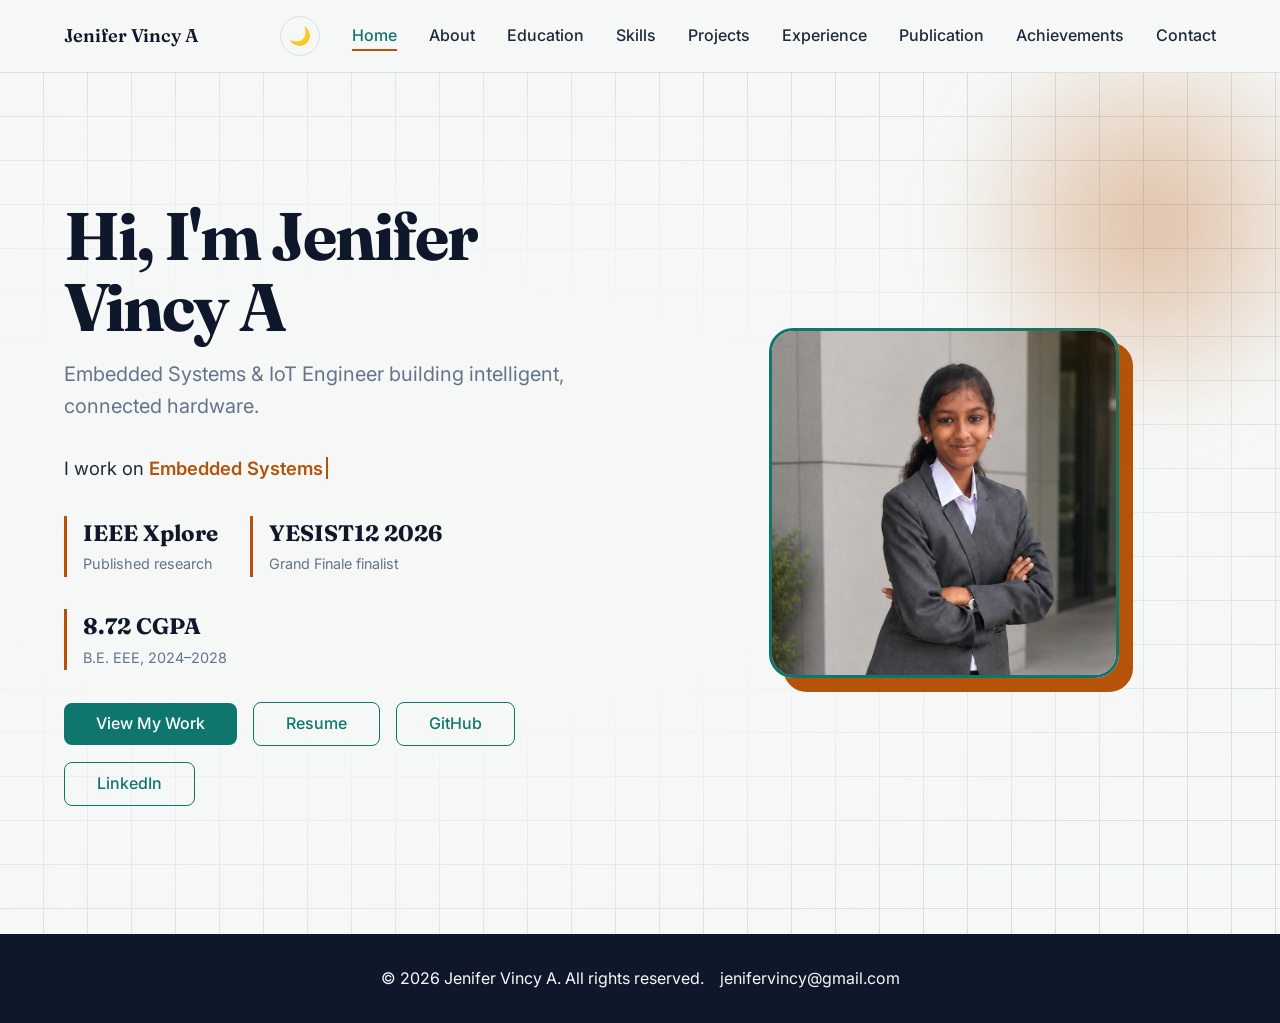
==== commit dde06966: "Tabbed layout and smaller images in experience and achievements" ====
--- a/index.html
+++ b/index.html
@@ -239,5 +239,6 @@
 </footer>
 <script src="js/script.js"></script>
 <script src="js/enhance.js"></script>
+<script src="js/tabs.js"></script>
 </body>
 </html>
--- a/css/enhance.css
+++ b/css/enhance.css
@@ -68,3 +68,27 @@
 .project-card.reveal,.achievement-card.reveal,.experience-card.reveal,.skill-category.reveal,.education-card.reveal{transition:opacity .6s ease,transform .6s ease,box-shadow .25s,border-color .25s}
 .project-card a{display:inline-block;transition:transform .2s}
 .project-card a:hover{transform:translateX(4px)}
+
+/* ===== Tabs ===== */
+body.tabs section[id]:not(.tab-active){display:none !important}
+body.tabs section:not(#hero){min-height:65vh;padding:var(--space-lg) var(--space-lg)}
+body.tabs section:not(#hero) .card-grid,body.tabs section:not(#hero) .skills-grid{max-width:1100px;margin-left:auto;margin-right:auto}
+.logo{cursor:pointer}
+nav a{padding-bottom:.25rem;border-bottom:2px solid transparent}
+nav a.active{border-bottom-color:var(--copper)}
+
+/* ===== Smaller, tidier images ===== */
+.card-media{flex:0 0 240px;max-width:240px;width:240px}
+.card-media img,.card-media .carousel-track img{width:100%;height:auto;aspect-ratio:4/3;object-fit:cover;border-radius:10px;margin:0}
+.experience-card,.achievement-card{align-items:center}
+.experience-card:nth-child(even),.achievement-card:nth-child(even){flex-direction:row}
+.experience-details,.achievement-details{flex:1 1 auto}
+.experience-details p:last-child,.achievement-details p:last-child{margin-bottom:0}
+@media (max-width:768px){
+  body.tabs section:not(#hero){padding:var(--space-md) var(--space-sm)}
+  .experience-card,.achievement-card,.experience-card:nth-child(even),.achievement-card:nth-child(even){flex-direction:column-reverse;align-items:stretch}
+  .card-media{flex:none;width:100%;max-width:100%}
+  .card-media img,.card-media .carousel-track img{aspect-ratio:16/10}
+  #experience .card-grid{padding-left:var(--space-sm)}
+  #experience .experience-card::before{left:calc(-1 * var(--space-sm) - 8px)}
+}
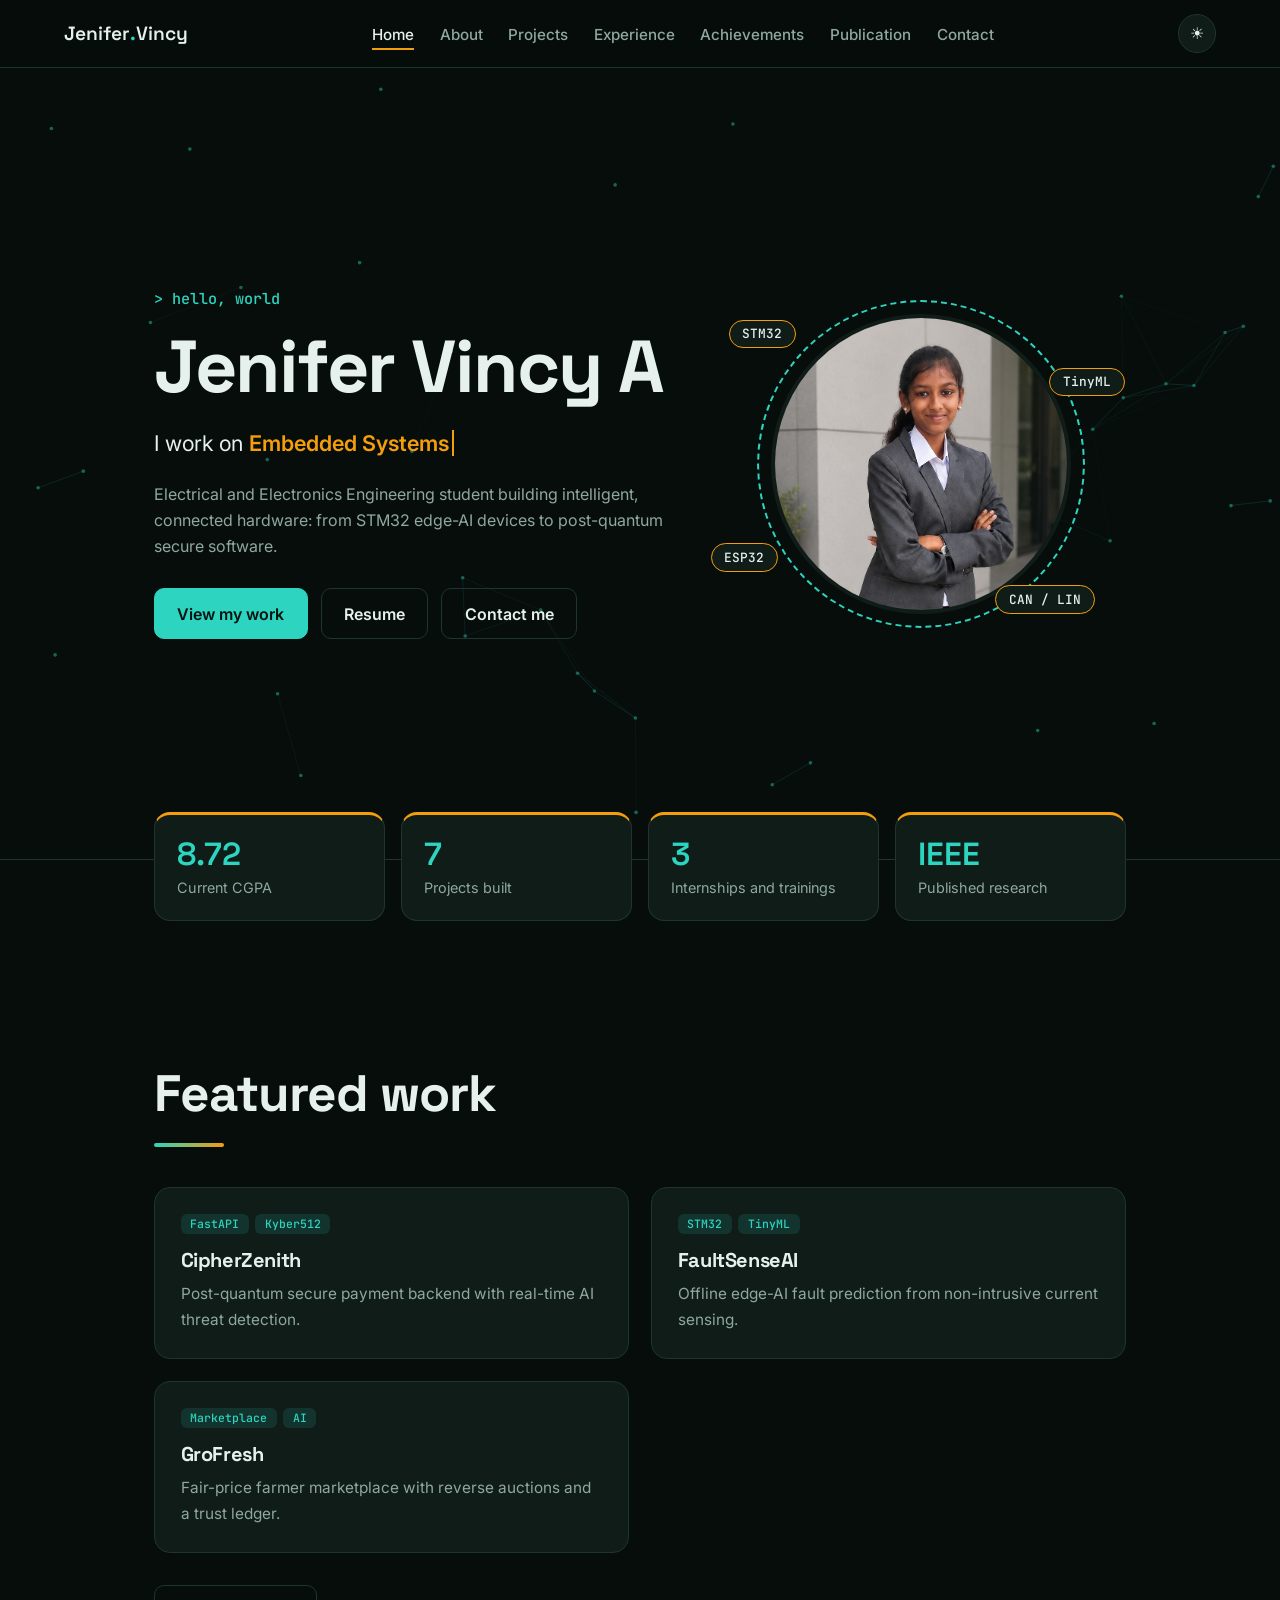
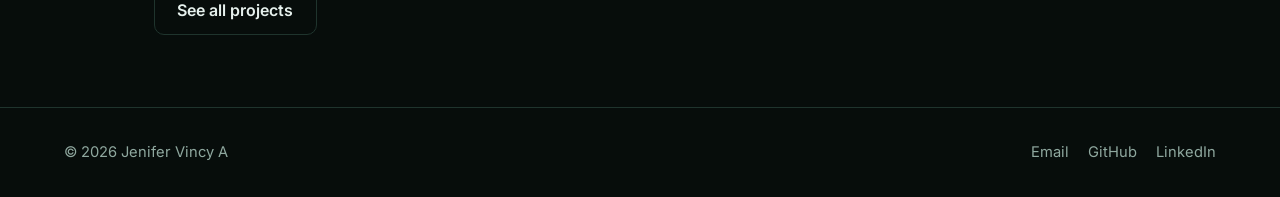
==== commit bac46974: "Rebuild as multi-page portfolio with new design" ====
--- a/index.html
+++ b/index.html
@@ -1,244 +1,24 @@
 <!DOCTYPE html>
-<html lang="en">
-<head>
-<meta charset="UTF-8">
-<meta name="viewport" content="width=device-width, initial-scale=1.0">
-<title>Jenifer Vincy A | Portfolio</title>
-<meta name="description" content="Portfolio of Jenifer Vincy A — Embedded Systems &amp; IoT Engineer.">
-<link rel="preconnect" href="https://fonts.googleapis.com">
-<link rel="preconnect" href="https://fonts.gstatic.com" crossorigin>
-<link href="https://fonts.googleapis.com/css2?family=Inter:wght@400;500;600&family=Fraunces:opsz,wght@9..144,500;9..144,600&display=swap" rel="stylesheet">
-<link rel="stylesheet" href="css/style.css">
-<link rel="stylesheet" href="css/enhance.css">
-</head>
-<body>
-<header>
-  <div class="logo">Jenifer Vincy A</div>
-  <nav>
-    <button id="theme-toggle" aria-label="Toggle dark mode">🌙</button>
-    <ul>
-      <li><a href="#about">About</a></li>
-      <li><a href="#education">Education</a></li>
-      <li><a href="#skills">Skills</a></li>
-      <li><a href="#projects">Projects</a></li>
-      <li><a href="#experience">Experience</a></li>
-      <li><a href="#publication">Publication</a></li>
-      <li><a href="#achievements">Achievements</a></li>
-      <li><a href="#contact">Contact</a></li>
-    </ul>
-  </nav>
-</header>
-
-<section id="hero">
-  <div class="hero-content">
-    <h1>Hi, I'm Jenifer Vincy A</h1>
-    <p>Embedded Systems &amp; IoT Engineer building intelligent, connected hardware.</p>
-    <div class="hero-stats">
-      <div><strong>IEEE Xplore</strong><span>Published research</span></div>
-      <div><strong>YESIST12 2026</strong><span>Grand Finale finalist</span></div>
-      <div><strong>8.72 CGPA</strong><span>B.E. EEE, 2024–2028</span></div>
-    </div>
-    <div class="hero-links">
-      <a href="#projects" class="btn">View My Work</a>
-      <a href="assets/resume.pdf" target="_blank" class="btn ghost">Resume</a>
-      <a href="https://github.com/jenifervincya" target="_blank" rel="noopener noreferrer" class="btn ghost">GitHub</a>
-      <a href="https://www.linkedin.com/in/jenifer-vincy-a-ab569b325" target="_blank" rel="noopener noreferrer" class="btn ghost">LinkedIn</a>
-    </div>
-  </div>
-  <div class="hero-image"><img src="assets/images/jeni.jpg" alt="Jenifer Vincy A"></div>
-</section>
-
-<section id="about" class="reveal">
-  <h2>About Me</h2>
-  <div class="about-text">
-    <p>I'm an Electrical and Electronics Engineering student at KIT-Kalaignarkarunanidhi Institute of Technology, with a minor in Computer Science Engineering. My work sits where embedded systems, IoT, and AI meet: ECU architectures, CAN/LIN/I2C protocols, and real-time edge AI on STM32 and ESP32.</p>
-    <p>I've interned on Software Defined Vehicle concepts, trained in PCB design, and I'm now interning at Wipro 3D through NPTEL. I build systems that turn sensor data into decisions, from predictive maintenance for industrial machines to post-quantum secure payments.</p>
-    <p>My research, <strong>EDGE-AI Power Auditor: Decentralized Harmonic Analysis and NILM-Based Diagnostics</strong>, is published in IEEE Xplore.</p>
-  </div>
-</section>
-
-<section id="education" class="reveal">
-  <h2>Education</h2>
-  <div class="education-card">
-    <h3>B.E. Electrical and Electronics Engineering</h3>
-    <span class="experience-meta">KIT-Kalaignarkarunanidhi Institute of Technology · 2024–2028</span>
-    <p>Minor degree in Computer Science Engineering. Current CGPA: <strong>8.72</strong></p>
-  </div>
-</section>
-
-<section id="skills" class="reveal">
-  <h2>Skills</h2>
-  <div class="skills-grid">
-    <div class="skill-category"><h3>Programming</h3><ul><li>C, C++, Embedded C (proficient)</li><li>Java (familiar)</li><li>Python</li><li>DSA, OOPS</li></ul></div>
-    <div class="skill-category"><h3>Technical Domains</h3><ul><li>ECU Architecture</li><li>CAN, LIN, UART, SPI, I2C</li><li>IIoT / IoT Systems</li><li>PCB Design</li></ul></div>
-    <div class="skill-category"><h3>Microcontrollers</h3><ul><li>Arduino</li><li>ESP32</li><li>STM32</li></ul></div>
-    <div class="skill-category"><h3>Tools</h3><ul><li>Autodesk EAGLE</li><li>Git &amp; GitHub</li><li>MATLAB</li></ul></div>
-  </div>
-</section>
-
-<section id="projects" class="reveal">
-  <h2>Projects</h2>
-  <div class="card-grid">
-    <article class="project-card">
-      <h3>CipherZenith</h3>
-      <div class="tags"><span>FastAPI</span><span>React</span><span>Kyber512</span><span>WebSocket</span></div>
-      <p>AI-powered transaction security backend with hybrid post-quantum encryption (AES-256 + Kyber512) for payments. Real-time threat detection and a self-healing adaptive engine, shown live on a WebSocket-driven React dashboard.</p>
-      <div class="links"><!-- Add: <a href="YOUR_REPO_URL" target="_blank" rel="noopener noreferrer">Source Code →</a> --></div>
-    </article>
-    <article class="project-card">
-      <h3>FaultSenseAI</h3>
-      <div class="tags"><span>STM32</span><span>TinyML</span><span>FFT</span><span>React + Vite</span></div>
-      <p>Low-cost edge-AI device for offline industrial fault prediction. Non-intrusive current sensing with an FFT + TinyML pipeline classifies faults in real time, with a live React dashboard for sensor data and fault status.</p>
-      <div class="links"></div>
-    </article>
-    <article class="project-card">
-      <h3>GroFresh</h3>
-      <div class="tags"><span>Marketplace</span><span>AI pricing</span><span>IVR / SMS</span></div>
-      <p>Farmer-to-buyer marketplace with reverse-auction bidding, OTP-secured escrow, and IVR/SMS access. A hash-chained trust ledger with AI-driven pricing, spoilage detection, and negotiation removes middlemen.</p>
-      <div class="links"></div>
-    </article>
-    <article class="project-card">
-      <h3>BoltOn.AI</h3>
-      <div class="tags"><span>Industrial IoT</span><span>Edge AI</span><span>MQTT</span></div>
-      <p>Plug-and-play Industrial IoT system with a non-invasive magnetic sensor node for machine health monitoring. Edge AI, FFT analysis, and MQTT streaming enable affordable predictive maintenance for SMEs, cutting downtime by up to 30–35%.</p>
-      <div class="links">
-        <a href="https://jenifervincya.github.io/bolton.ai/" target="_blank" rel="noopener noreferrer">View Live Demo →</a>
-        <a href="https://github.com/jenifervincya/bolton.ai" target="_blank" rel="noopener noreferrer">Source Code →</a>
-      </div>
-    </article>
-    <article class="project-card">
-      <h3>ResQPath</h3>
-      <div class="tags"><span>ESP32</span><span>RFID</span><span>Blynk</span></div>
-      <p>Smart traffic system that clears signals along an ambulance's route. RFID detects approaching ambulances, ESP32 switches signals in real time, and a Blynk dashboard tracks the route live.</p>
-      <div class="links"><a href="https://github.com/jenifervincya/ResQPath" target="_blank" rel="noopener noreferrer">Source Code →</a></div>
-    </article>
-    <article class="project-card">
-      <h3>Water Level Indicator PCB</h3>
-      <div class="tags"><span>EasyEDA</span><span>PCB</span></div>
-      <p>Compact PCB that shows tank water level with LEDs. Covers the full workflow in EasyEDA: schematic, layout, routing, and Gerber generation for fabrication.</p>
-      <div class="links"><a href="https://github.com/jenifervincya/Water-Level-Indicator-PCB" target="_blank" rel="noopener noreferrer">Source Code →</a></div>
-    </article>
-    <article class="project-card">
-      <h3>Wander &amp; Wonder</h3>
-      <div class="tags"><span>HTML</span><span>CSS</span><span>JavaScript</span></div>
-      <p>Front-end site exploring the four Hogwarts houses: founders, values, symbols, and notable members. Built while learning responsive layout and navigation design.</p>
-      <div class="links">
-        <a href="https://jenifervincya.github.io/wander-and-wonder/" target="_blank" rel="noopener noreferrer">View Live Demo →</a>
-        <a href="https://github.com/jenifervincya/wander-and-wonder" target="_blank" rel="noopener noreferrer">Source Code →</a>
-      </div>
-    </article>
-  </div>
-</section>
-
-<section id="experience" class="reveal">
-  <h2>Experience</h2>
-  <div class="card-grid">
-    <article class="experience-card">
-      <div class="experience-details">
-        <h3>Intern — Wipro 3D</h3>
-        <span class="experience-meta">Remote · Sep 2026 – Present</span>
-        <p>Eight-week internship at Wipro 3D through the NPTEL Winter Internship 2026.</p>
-      </div>
-    </article>
-    <article class="experience-card">
-      <div class="experience-details">
-        <h3>Intern — iQuants Engineering Solutions</h3>
-        <span class="experience-meta">Coimbatore, India (On-site) · May–June 2026</span>
-        <p>Studied ECU architectures and Software Defined Vehicle (SDV) concepts across body, powertrain, and chassis domains. Analyzed CAN, LIN, Ethernet, UART, and I2C protocols in embedded ECU workflows.</p>
-      </div>
-      <div class="card-media"><img src="assets/images/iQuants1.jpg" alt="iQuants Engineering Solutions internship"></div>
-    </article>
-    <article class="experience-card">
-      <div class="experience-details">
-        <h3>Industrial Training — Sunshiv Electronic Solutions</h3>
-        <span class="experience-meta">Coimbatore, India (On-site) · December 2025</span>
-        <p>Designed PCB schematics and assembled circuits in Autodesk EAGLE. Built skills in component selection, circuit debugging, soldering, and PCB fault analysis.</p>
-      </div>
-      <div class="card-media">
-        <div class="carousel">
-          <div class="carousel-track">
-            <img src="assets/images/sunshiv2.jpg" alt="Soldering work at Sunshiv Electronic Solutions">
-            <img src="assets/images/sunshiv1.jpg" alt="PCB assembly at Sunshiv Electronic Solutions">
-          </div>
-          <div class="carousel-dots"></div>
-        </div>
-      </div>
-    </article>
-  </div>
-</section>
-
-<section id="publication" class="reveal">
-  <h2>Publication</h2>
-  <div class="pub">
-    <h3>EDGE-AI Power Auditor: Decentralized Harmonic Analysis and NILM-Based Diagnostics</h3>
-    <p>IEEE Xplore · ICOSAAS 2026</p>
-    <!-- Replace # with your IEEE Xplore link -->
-    <a class="btn" href="#" target="_blank" rel="noopener noreferrer">View Publication</a>
-  </div>
-</section>
-
-<section id="achievements" class="reveal">
-  <h2>Achievements</h2>
-  <div class="card-grid">
-    <article class="achievement-card">
-      <div class="achievement-details">
-        <h3>IEEE YESIST12 2026 — International Innovation Challenge</h3>
-        <span class="achievement-meta">Indonesia</span>
-        <p>Selected as a finalist to present at the Grand Finale.</p>
-      </div>
-    </article>
-    <article class="achievement-card">
-      <div class="achievement-details">
-        <h3>TN-IMPACT 2026 by TANCAM</h3>
-        <span class="achievement-meta">Problem Statement TNI26022</span>
-        <p>Proposed a solution for the TN-IMPACT 2026 problem statement.</p>
-      </div>
-    </article>
-    <article class="achievement-card">
-      <div class="achievement-details">
-        <h3>Technoxian World Robotics Championship — RC Electric Car Race</h3>
-        <span class="achievement-meta">Noida Indoor Stadium, New Delhi · <time datetime="2025-08-30">August 30–September 2, 2025</time></span>
-        <p>Represented KIT with TANCAM, designing and building a wireless RC electric car at the KIT AICTE IDEA Lab. We finished the race with no penalties and missed the finals by 18 seconds.</p>
-      </div>
-      <div class="card-media"><img src="assets/images/delhi1.jpg" alt="KIT-TANCAM team at the Technoxian World Robotics Championship"></div>
-    </article>
-    <article class="achievement-card">
-      <div class="achievement-details">
-        <h3>HackSpark — 36-Hour Hackathon, KIT</h3>
-        <span class="achievement-meta">KIT-Kalaignarkarunanidhi Institute of Technology</span>
-        <p>Built "Waste to Watts," which turns organic waste into electricity with Microbial Fuel Cells and real-time IoT monitoring, plus a companion website. Aligned with UN SDGs on clean energy and climate action.</p>
-      </div>
-      <div class="card-media">
-        <div class="carousel">
-          <div class="carousel-track">
-            <img src="assets/images/36hrsHackathon1.jpeg" alt="Day 1 at HackSpark 36-hour hackathon">
-            <img src="assets/images/36hrsHackathon3.jpg" alt="Day 2 at HackSpark 36-hour hackathon">
-            <img src="assets/images/36hrsHackathon2.jpg" alt="Waste to Watts project setup">
-          </div>
-          <div class="carousel-dots"></div>
-        </div>
-      </div>
-    </article>
-  </div>
-</section>
-
-<section id="contact" class="reveal">
-  <h2>Contact</h2>
-  <p>Interested in working together or just want to say hello? Reach out below.</p>
-  <form action="https://formspree.io/f/xykrgoey" method="POST">
-    <div class="form-group"><label for="name">Name</label><input type="text" id="name" name="name" required></div>
-    <div class="form-group"><label for="email">Email</label><input type="email" id="email" name="email" required></div>
-    <div class="form-group"><label for="message">Message</label><textarea id="message" name="message" rows="5" required></textarea></div>
-    <button type="submit">Send Message</button>
-  </form>
-</section>
-
-<footer>
-  <p>&copy; 2026 Jenifer Vincy A.<br class="footer-break"> All rights reserved.</p>
-  <a href="mailto:jenifervincy@gmail.com" class="footer-email">jenifervincy@gmail.com</a>
-</footer>
-<script src="js/script.js"></script>
-<script src="js/enhance.js"></script>
-<script src="js/tabs.js"></script>
-</body>
-</html>
+<html lang="en"><head><meta charset="UTF-8"><meta name="viewport" content="width=device-width, initial-scale=1.0">
+<title>Home | Jenifer Vincy A</title>
+<meta name="description" content="Portfolio of Jenifer Vincy A, Embedded Systems and IoT Engineer.">
+<link href="https://fonts.googleapis.com/css2?family=Inter:wght@400;500;600&family=Space+Grotesk:wght@500;600;700&family=JetBrains+Mono:wght@500&display=swap" rel="stylesheet">
+<link rel="stylesheet" href="css/site.css"></head>
+<body data-page="index"><main>
+<section class="hero"><canvas id="net"></canvas><div class="wrap">
+<div><p class="hello">&gt; hello, world</p><h1>Jenifer Vincy A</h1>
+<p class="role">I work on <span id="typed"></span></p>
+<p class="lead">Electrical and Electronics Engineering student building intelligent, connected hardware: from STM32 edge-AI devices to post-quantum secure software.</p>
+<div class="cta"><a class="btn" href="projects.html">View my work</a><a class="btn ghost" href="assets/resume.pdf" target="_blank">Resume</a><a class="btn ghost" href="contact.html">Contact me</a></div></div>
+<div class="portrait"><img src="assets/images/jeni.jpg" alt="Jenifer Vincy A"><span class="chip-f">STM32</span><span class="chip-f">TinyML</span><span class="chip-f">ESP32</span><span class="chip-f">CAN / LIN</span></div></div></section>
+<div class="wrap" style="padding-top:0"><div class="stats">
+<div class="stat"><b data-count="8.72" data-dec="2">0</b><span>Current CGPA</span></div>
+<div class="stat"><b data-count="7">0</b><span>Projects built</span></div>
+<div class="stat"><b data-count="3">0</b><span>Internships and trainings</span></div>
+<div class="stat"><b>IEEE</b><span>Published research</span></div></div></div>
+<div class="wrap"><div class="title"><h1>Featured work</h1></div><div class="grid">
+<article class="card"><div class="tags"><span>FastAPI</span><span>Kyber512</span></div><h3>CipherZenith</h3><p>Post-quantum secure payment backend with real-time AI threat detection.</p></article>
+<article class="card"><div class="tags"><span>STM32</span><span>TinyML</span></div><h3>FaultSenseAI</h3><p>Offline edge-AI fault prediction from non-intrusive current sensing.</p></article>
+<article class="card"><div class="tags"><span>Marketplace</span><span>AI</span></div><h3>GroFresh</h3><p>Fair-price farmer marketplace with reverse auctions and a trust ledger.</p></article></div>
+<p style="margin-top:2rem"><a class="btn ghost" href="projects.html">See all projects</a></p></div>
+</main><script src="js/site.js"></script></body></html>
--- a/css/site.css
+++ b/css/site.css
@@ -0,0 +1,77 @@
+:root{--bg:#070d0b;--bg2:#0c1613;--card:#101c18;--line:#1f342d;--text:#e6f1ed;--muted:#8fa89f;--g:#2dd4bf;--cu:#f59e0b;--r:16px;--hf:'Space Grotesk',sans-serif;--bf:'Inter',sans-serif}
+[data-theme=light]{--bg:#f5f8f7;--bg2:#eaf1ee;--card:#fff;--line:#d3dfda;--text:#10211c;--muted:#51675f;--g:#0f766e;--cu:#b45309}
+*{margin:0;padding:0;box-sizing:border-box}html{scroll-behavior:smooth}
+body{font-family:var(--bf);background:var(--bg);color:var(--text);line-height:1.65;overflow-x:hidden}
+img{max-width:100%;display:block}a{color:inherit}ul{list-style:none}
+h1,h2,h3{font-family:var(--hf);line-height:1.15;letter-spacing:-.02em}
+:focus-visible{outline:3px solid var(--cu);outline-offset:3px}
+#progress{position:fixed;top:0;left:0;height:3px;width:0;background:linear-gradient(90deg,var(--g),var(--cu));z-index:400}
+header{position:sticky;top:0;z-index:300;display:flex;align-items:center;justify-content:space-between;gap:1rem;padding:.9rem 5vw;background:color-mix(in srgb,var(--bg) 80%,transparent);backdrop-filter:blur(14px);border-bottom:1px solid var(--line)}
+.logo{font:600 1.2rem var(--hf);text-decoration:none}.logo b{color:var(--g)}
+nav ul{display:flex;gap:1.6rem}nav a{text-decoration:none;color:var(--muted);font-weight:500;font-size:.95rem;padding:.3rem 0;border-bottom:2px solid transparent;transition:.2s}
+nav a:hover,nav a.on{color:var(--text);border-bottom-color:var(--cu)}
+.hbtns{display:flex;gap:.6rem;align-items:center}
+.ic{width:2.4rem;height:2.4rem;border-radius:50%;border:1px solid var(--line);background:var(--card);color:var(--text);cursor:pointer;font-size:1rem}
+.ic:hover{border-color:var(--cu)}#menu{display:none}
+.btn{display:inline-block;padding:.7rem 1.4rem;border-radius:10px;background:var(--g);color:#04130f;font-weight:600;text-decoration:none;border:1.5px solid var(--g);transition:.2s;cursor:pointer;font-size:1rem;font-family:var(--bf)}
+.btn:hover{transform:translateY(-2px);box-shadow:0 8px 24px color-mix(in srgb,var(--g) 40%,transparent)}
+.btn.ghost{background:transparent;color:var(--text);border-color:var(--line)}.btn.ghost:hover{border-color:var(--cu);box-shadow:none}
+.wrap{max-width:1100px;margin:0 auto;padding:4.5rem 5vw}
+.title{margin-bottom:2.5rem}.title h1{font-size:clamp(2rem,4.5vw,3.2rem)}.title p{color:var(--muted);margin-top:.6rem;max-width:60ch}
+.title::after{content:"";display:block;width:70px;height:4px;margin-top:1.2rem;border-radius:2px;background:linear-gradient(90deg,var(--g),var(--cu))}
+/* hero */
+.hero{position:relative;overflow:hidden;min-height:88vh;display:flex;align-items:center;border-bottom:1px solid var(--line)}
+#net{position:absolute;inset:0;width:100%;height:100%;opacity:.55}
+.hero .wrap{position:relative;display:grid;grid-template-columns:1.25fr 1fr;gap:3rem;align-items:center;width:100%}
+.hello{font:500 .95rem 'JetBrains Mono',monospace;color:var(--g);margin-bottom:1rem}
+.hero h1{font-size:clamp(2.6rem,6vw,4.6rem);margin-bottom:1rem}
+.role{font-size:1.35rem;min-height:2.2rem;margin-bottom:1.2rem}.role span{color:var(--cu);font-weight:600;border-right:2px solid var(--cu);padding-right:3px;animation:bl 1s step-end infinite}
+@keyframes bl{50%{border-color:transparent}}
+.lead{color:var(--muted);max-width:52ch;margin-bottom:1.8rem}
+.cta{display:flex;flex-wrap:wrap;gap:.8rem}
+.portrait{position:relative;width:min(300px,70vw);aspect-ratio:1;margin:auto}
+.portrait img{width:100%;height:100%;object-fit:cover;border-radius:50%;border:4px solid var(--card)}
+.portrait::before{content:"";position:absolute;inset:-14px;border-radius:50%;border:2px dashed var(--g);animation:spin 28s linear infinite}
+@keyframes spin{to{transform:rotate(360deg)}}
+.chip-f{position:absolute;padding:.3rem .8rem;border-radius:999px;background:var(--card);border:1px solid var(--cu);font:500 .8rem 'JetBrains Mono',monospace;animation:fl 5s ease-in-out infinite}
+.chip-f:nth-of-type(1){top:2%;left:-14%}.chip-f:nth-of-type(2){top:18%;right:-18%;animation-delay:-1s}.chip-f:nth-of-type(3){bottom:14%;left:-20%;animation-delay:-2s}.chip-f:nth-of-type(4){bottom:0;right:-8%;animation-delay:-3s}
+@keyframes fl{50%{transform:translateY(-10px)}}
+.stats{display:grid;grid-template-columns:repeat(4,1fr);gap:1rem;margin-top:-3rem;position:relative}
+.stat{background:var(--card);border:1px solid var(--line);border-radius:var(--r);padding:1.2rem 1.4rem;border-top:3px solid var(--cu)}
+.stat b{display:block;font:600 2rem var(--hf);color:var(--g)}.stat span{color:var(--muted);font-size:.9rem}
+/* cards */
+.grid{display:grid;grid-template-columns:repeat(auto-fill,minmax(310px,1fr));gap:1.4rem}
+.card{position:relative;overflow:hidden;background:var(--card);border:1px solid var(--line);border-radius:var(--r);padding:1.6rem;transition:border-color .25s,transform .25s}
+.card::after{content:"";position:absolute;inset:0;pointer-events:none;opacity:0;transition:.3s;background:radial-gradient(300px circle at var(--mx,50%) var(--my,50%),color-mix(in srgb,var(--g) 16%,transparent),transparent 70%)}
+.card:hover{border-color:var(--g);transform:translateY(-4px)}.card:hover::after{opacity:1}
+.card h3{font-size:1.25rem;margin-bottom:.6rem}.card p{color:var(--muted);font-size:.96rem}
+.tags{display:flex;flex-wrap:wrap;gap:.4rem;margin-bottom:.9rem}.tags span{font:500 .72rem 'JetBrains Mono',monospace;padding:.18rem .6rem;border-radius:6px;background:color-mix(in srgb,var(--g) 13%,transparent);color:var(--g)}
+.links{display:flex;gap:1.1rem;margin-top:1.1rem;position:relative;z-index:1}.links a{color:var(--g);font-weight:600;text-decoration:none;font-size:.92rem}.links a:hover{color:var(--cu)}
+.proj{display:flex;flex-direction:column}.proj .links{margin-top:auto;padding-top:1rem}
+.filters{display:flex;flex-wrap:wrap;gap:.5rem;margin-bottom:1.6rem}
+.filters button{padding:.45rem 1.1rem;border-radius:999px;border:1px solid var(--line);background:var(--card);color:var(--muted);cursor:pointer;font:500 .9rem var(--bf)}
+.filters button.on,.filters button:hover{background:var(--g);border-color:var(--g);color:#04130f}.proj.hide{display:none}
+.skills{display:grid;grid-template-columns:repeat(auto-fit,minmax(240px,1fr));gap:1.2rem}
+.chips{display:flex;flex-wrap:wrap;gap:.5rem}.chips span{padding:.35rem .8rem;border-radius:8px;border:1px solid var(--line);background:var(--bg2);font-size:.88rem}
+.two{display:grid;grid-template-columns:1.4fr 1fr;gap:2.5rem}.two p{color:var(--muted);margin-bottom:1rem}.two strong{color:var(--text)}
+/* rows with small thumbnail */
+.row{display:flex;gap:1.4rem;align-items:center}.row>div:first-child{flex:1}
+.thumb{flex:0 0 130px;width:130px}.thumb img{width:130px;aspect-ratio:1;object-fit:cover;border-radius:12px;border:1px solid var(--line)}
+.meta{display:block;color:var(--cu);font-size:.88rem;font-weight:500;margin-bottom:.5rem}
+.stack{display:grid;gap:1.2rem}
+.tl{position:relative;padding-left:2rem;border-left:2px dashed var(--line);display:grid;gap:1.4rem}
+.tl .card::before{content:"";position:absolute;left:-2.55rem;top:2rem;width:14px;height:14px;border-radius:50%;background:var(--cu);border:3px solid var(--bg);z-index:2}
+.tl .card{overflow:visible}.tl .card::after{border-radius:var(--r)}
+.pub{border-left:6px solid var(--cu)}.pub h3{font-size:1.5rem}
+form .f{margin-bottom:1.1rem}label{display:block;font-weight:500;margin-bottom:.4rem}
+input,textarea{width:100%;padding:.8rem 1rem;border-radius:10px;border:1px solid var(--line);background:var(--card);color:var(--text);font:1rem var(--bf)}
+input:focus,textarea:focus{outline:none;border-color:var(--g)}
+.band{background:var(--bg2);border-top:1px solid var(--line);text-align:center}.band h2{font-size:2rem;margin-bottom:1rem}
+footer{border-top:1px solid var(--line);padding:2rem 5vw;display:flex;flex-wrap:wrap;gap:1rem;justify-content:space-between;color:var(--muted);font-size:.92rem}
+footer a{text-decoration:none}footer a:hover{color:var(--g)}footer div{display:flex;gap:1.2rem}
+.rv{opacity:0;transform:translateY(22px);transition:opacity .6s,transform .6s}.rv.in{opacity:1;transform:none}
+@media(max-width:860px){.hero .wrap,.two{grid-template-columns:1fr}.stats{grid-template-columns:1fr 1fr;margin-top:1.5rem}
+#menu{display:inline-block}nav{position:absolute;top:100%;left:0;right:0;background:var(--bg);border-bottom:1px solid var(--line);display:none;padding:1rem 5vw}
+nav.open{display:block}nav ul{flex-direction:column;gap:.9rem}.portrait{margin-top:1rem}.chip-f{display:none}
+.row{flex-direction:column-reverse;align-items:flex-start}.thumb{flex:none}.wrap{padding:3rem 5vw}.hero{min-height:auto}}
+@media(prefers-reduced-motion:reduce){*{animation:none!important;transition:none!important}.rv{opacity:1;transform:none}}
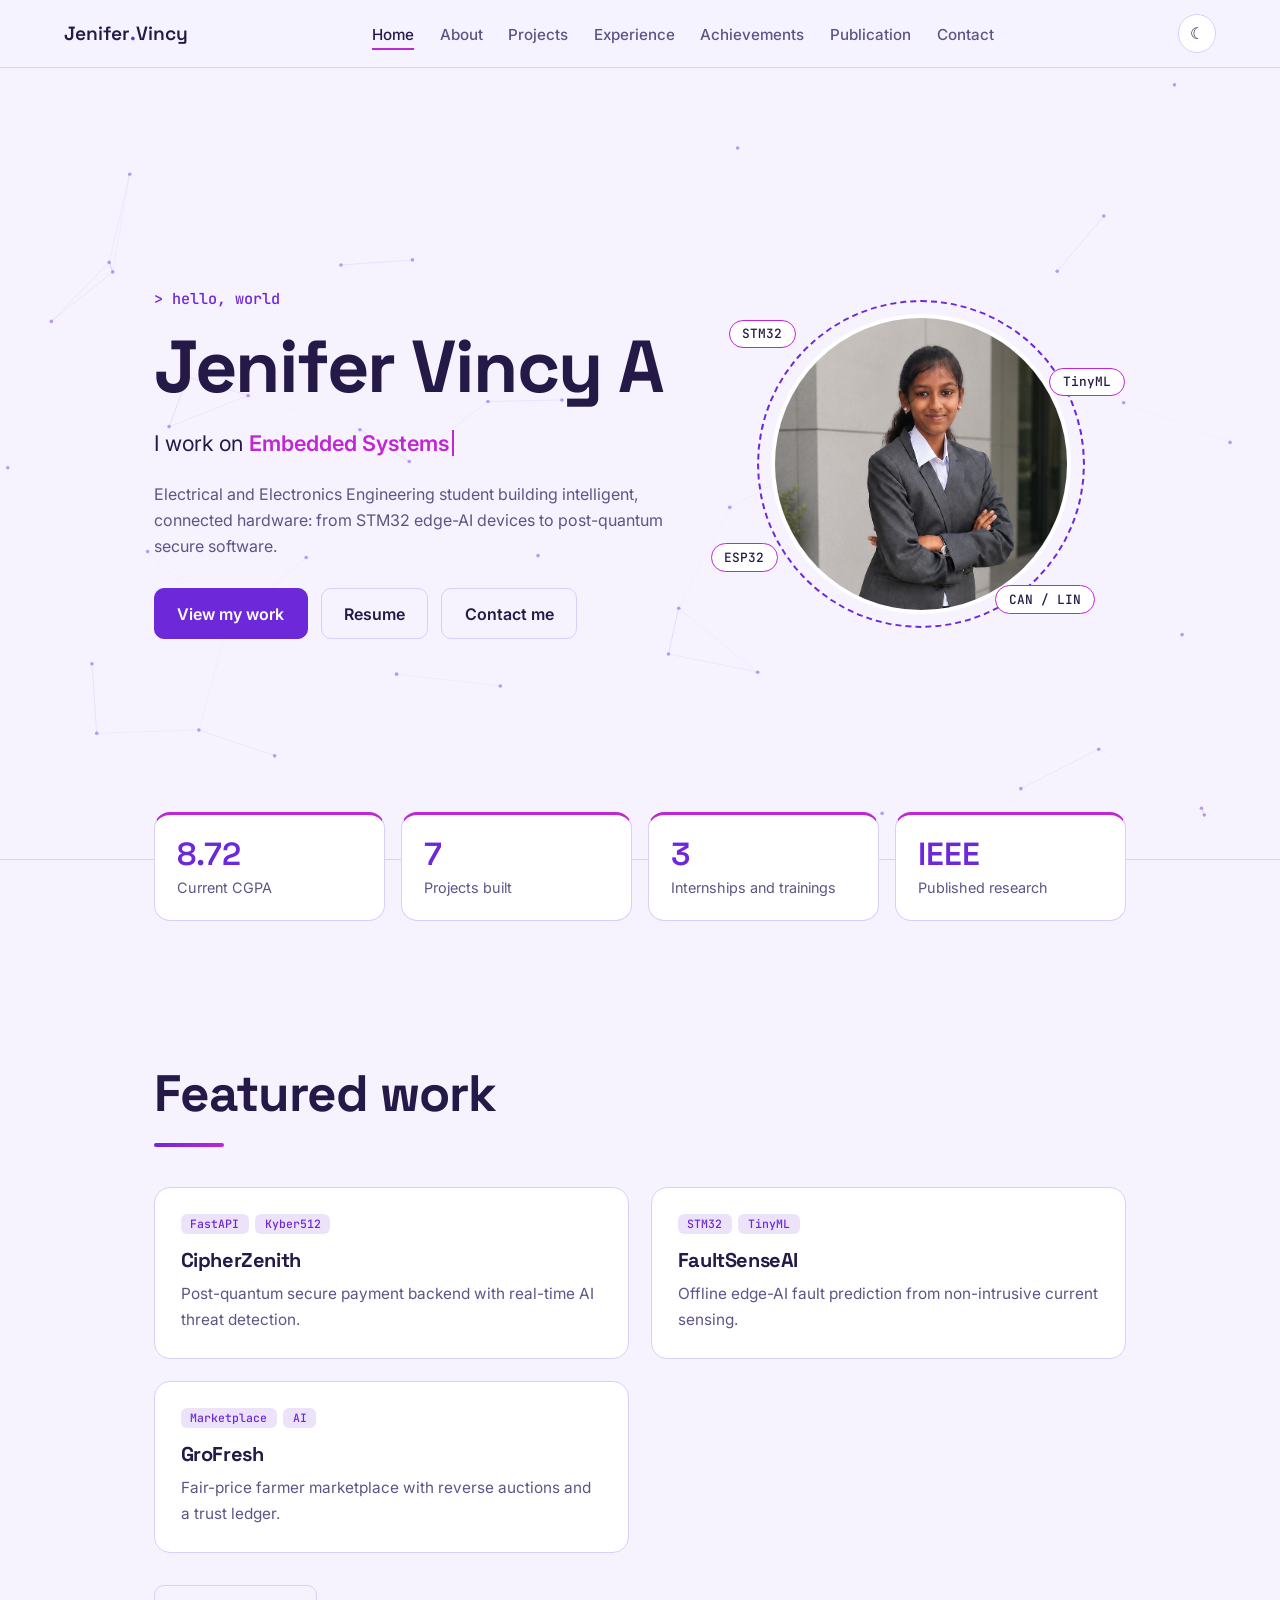
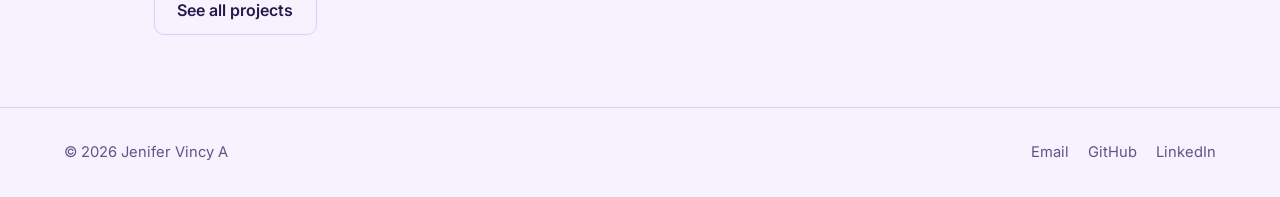
==== commit 0f1e4c8e: "Link resume button to Google Drive" ====
--- a/index.html
+++ b/index.html
@@ -9,7 +9,7 @@
 <div><p class="hello">&gt; hello, world</p><h1>Jenifer Vincy A</h1>
 <p class="role">I work on <span id="typed"></span></p>
 <p class="lead">Electrical and Electronics Engineering student building intelligent, connected hardware: from STM32 edge-AI devices to post-quantum secure software.</p>
-<div class="cta"><a class="btn" href="projects.html">View my work</a><a class="btn ghost" href="assets/resume.pdf" target="_blank">Resume</a><a class="btn ghost" href="contact.html">Contact me</a></div></div>
+<div class="cta"><a class="btn" href="projects.html">View my work</a><a class="btn ghost" href="https://drive.google.com/drive/folders/1KKAG1Rc6lgLuBXS_N4zpT2oFuyynKj4s" target="_blank">Resume</a><a class="btn ghost" href="contact.html">Contact me</a></div></div>
 <div class="portrait"><img src="assets/images/jeni.jpg" alt="Jenifer Vincy A"><span class="chip-f">STM32</span><span class="chip-f">TinyML</span><span class="chip-f">ESP32</span><span class="chip-f">CAN / LIN</span></div></div></section>
 <div class="wrap" style="padding-top:0"><div class="stats">
 <div class="stat"><b data-count="8.72" data-dec="2">0</b><span>Current CGPA</span></div>
--- a/css/site.css
+++ b/css/site.css
@@ -1,5 +1,5 @@
-:root{--bg:#070d0b;--bg2:#0c1613;--card:#101c18;--line:#1f342d;--text:#e6f1ed;--muted:#8fa89f;--g:#2dd4bf;--cu:#f59e0b;--r:16px;--hf:'Space Grotesk',sans-serif;--bf:'Inter',sans-serif}
-[data-theme=light]{--bg:#f5f8f7;--bg2:#eaf1ee;--card:#fff;--line:#d3dfda;--text:#10211c;--muted:#51675f;--g:#0f766e;--cu:#b45309}
+:root{--bg:#120e1f;--bg2:#191330;--card:#1e1838;--line:#352b5c;--text:#efeaff;--muted:#a79fc9;--g:#c4b5fd;--cu:#f0abfc;--on:#1a1033;--r:16px;--hf:'Space Grotesk',sans-serif;--bf:'Inter',sans-serif}
+[data-theme=light]{--bg:#f6f3ff;--bg2:#ece6ff;--card:#ffffff;--line:#d9cffa;--text:#251a47;--muted:#5f5486;--g:#6d28d9;--cu:#c026d3;--on:#ffffff}
 *{margin:0;padding:0;box-sizing:border-box}html{scroll-behavior:smooth}
 body{font-family:var(--bf);background:var(--bg);color:var(--text);line-height:1.65;overflow-x:hidden}
 img{max-width:100%;display:block}a{color:inherit}ul{list-style:none}
@@ -13,7 +13,7 @@
 .hbtns{display:flex;gap:.6rem;align-items:center}
 .ic{width:2.4rem;height:2.4rem;border-radius:50%;border:1px solid var(--line);background:var(--card);color:var(--text);cursor:pointer;font-size:1rem}
 .ic:hover{border-color:var(--cu)}#menu{display:none}
-.btn{display:inline-block;padding:.7rem 1.4rem;border-radius:10px;background:var(--g);color:#04130f;font-weight:600;text-decoration:none;border:1.5px solid var(--g);transition:.2s;cursor:pointer;font-size:1rem;font-family:var(--bf)}
+.btn{display:inline-block;padding:.7rem 1.4rem;border-radius:10px;background:var(--g);color:var(--on);font-weight:600;text-decoration:none;border:1.5px solid var(--g);transition:.2s;cursor:pointer;font-size:1rem;font-family:var(--bf)}
 .btn:hover{transform:translateY(-2px);box-shadow:0 8px 24px color-mix(in srgb,var(--g) 40%,transparent)}
 .btn.ghost{background:transparent;color:var(--text);border-color:var(--line)}.btn.ghost:hover{border-color:var(--cu);box-shadow:none}
 .wrap{max-width:1100px;margin:0 auto;padding:4.5rem 5vw}
@@ -50,7 +50,7 @@
 .proj{display:flex;flex-direction:column}.proj .links{margin-top:auto;padding-top:1rem}
 .filters{display:flex;flex-wrap:wrap;gap:.5rem;margin-bottom:1.6rem}
 .filters button{padding:.45rem 1.1rem;border-radius:999px;border:1px solid var(--line);background:var(--card);color:var(--muted);cursor:pointer;font:500 .9rem var(--bf)}
-.filters button.on,.filters button:hover{background:var(--g);border-color:var(--g);color:#04130f}.proj.hide{display:none}
+.filters button.on,.filters button:hover{background:var(--g);border-color:var(--g);color:var(--on)}.proj.hide{display:none}
 .skills{display:grid;grid-template-columns:repeat(auto-fit,minmax(240px,1fr));gap:1.2rem}
 .chips{display:flex;flex-wrap:wrap;gap:.5rem}.chips span{padding:.35rem .8rem;border-radius:8px;border:1px solid var(--line);background:var(--bg2);font-size:.88rem}
 .two{display:grid;grid-template-columns:1.4fr 1fr;gap:2.5rem}.two p{color:var(--muted);margin-bottom:1rem}.two strong{color:var(--text)}
@@ -75,3 +75,6 @@
 nav.open{display:block}nav ul{flex-direction:column;gap:.9rem}.portrait{margin-top:1rem}.chip-f{display:none}
 .row{flex-direction:column-reverse;align-items:flex-start}.thumb{flex:none}.wrap{padding:3rem 5vw}.hero{min-height:auto}}
 @media(prefers-reduced-motion:reduce){*{animation:none!important;transition:none!important}.rv{opacity:1;transform:none}}
+.gal{display:flex;flex-wrap:wrap;gap:.6rem;margin-top:1rem;position:relative;z-index:1}
+.gal img{width:96px;height:96px;object-fit:cover;border-radius:10px;border:1px solid var(--line);transition:.2s}
+.gal a:hover img{border-color:var(--cu);transform:scale(1.06)}
